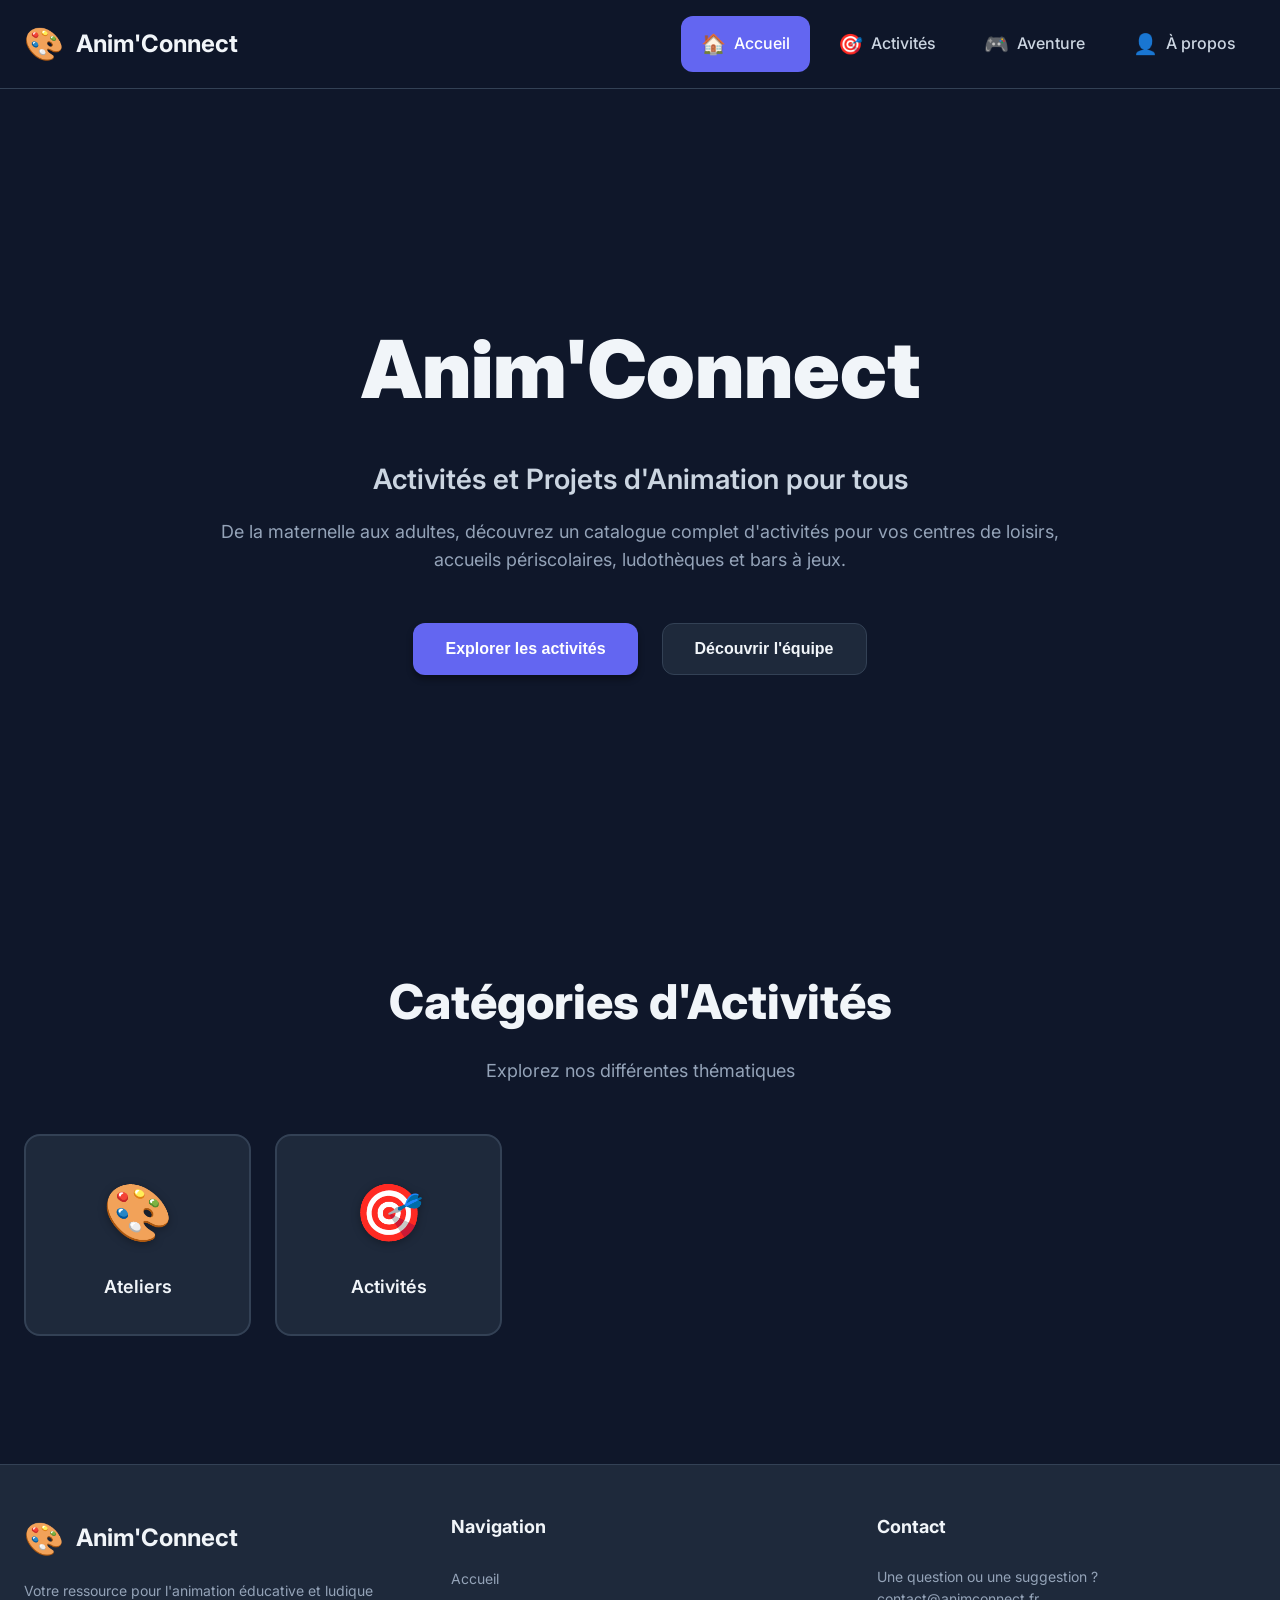
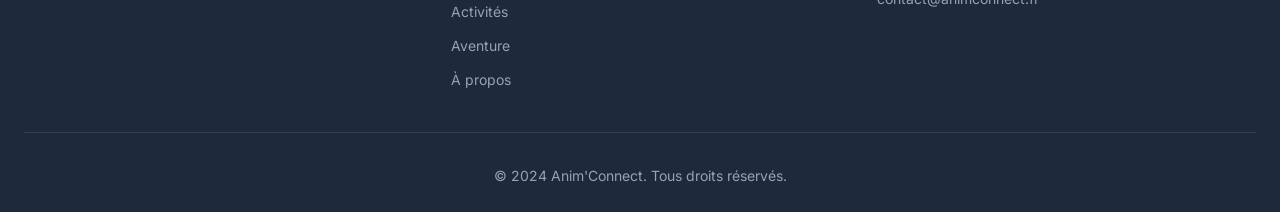
==== index.html @ 1ecd4b92 "Simplification en 2 catégories principales avec menu visible icônes+titres RESTRUCTURATION DES CATÉG" ====
<!DOCTYPE html>
<html lang="fr">
<head>
    <meta charset="UTF-8">
    <meta name="viewport" content="width=device-width, initial-scale=1.0">
    <title>Anim'Connect - Activités et Projets d'Animation</title>
    <link rel="stylesheet" href="style-modern.css">
    <link rel="preconnect" href="https://fonts.googleapis.com">
    <link rel="preconnect" href="https://fonts.gstatic.com" crossorigin>
    <link href="https://fonts.googleapis.com/css2?family=Inter:wght@300;400;500;600;700;800;900&display=swap" rel="stylesheet">
</head>
<body>
    <!-- Navigation -->
    <nav class="navbar">
        <div class="nav-container">
            <div class="logo" onclick="navigateTo('home')">
                <span class="logo-icon">🎨</span>
                <span>Anim'Connect</span>
            </div>
            <button class="mobile-menu-btn" id="mobileMenuBtn">
                <span></span>
                <span></span>
                <span></span>
            </button>
            <ul class="nav-menu" id="navMenu">
                <li>
                    <a class="nav-link active" data-page="home">
                        <span class="nav-link-icon">🏠</span>
                        <span>Accueil</span>
                    </a>
                </li>
                <li>
                    <a class="nav-link" data-page="activities">
                        <span class="nav-link-icon">🎯</span>
                        <span>Activités</span>
                    </a>
                </li>
                <li>
                    <a class="nav-link" data-page="adventure">
                        <span class="nav-link-icon">🎮</span>
                        <span>Aventure</span>
                    </a>
                </li>
                <li>
                    <a class="nav-link" data-page="about">
                        <span class="nav-link-icon">👤</span>
                        <span>À propos</span>
                    </a>
                </li>
            </ul>
        </div>
    </nav>

    <!-- Page: Accueil -->
    <div id="home-view" class="page-view active">
        <section class="hero">
            <div class="container">
                <div class="hero-content">
                    <h1 class="hero-title">Anim'Connect</h1>
                    <p class="hero-subtitle">
                        Activités et Projets d'Animation pour tous
                    </p>
                    <p class="hero-description">
                        De la maternelle aux adultes, découvrez un catalogue complet d'activités pour vos centres de loisirs, accueils périscolaires, ludothèques et bars à jeux.
                    </p>
                    <div class="hero-cta">
                        <button class="btn btn-primary" onclick="navigateTo('activities')">
                            Explorer les activités
                        </button>
                        <button class="btn btn-secondary" onclick="navigateTo('about')">
                            Découvrir l'équipe
                        </button>
                    </div>
                </div>
            </div>
        </section>

        <section class="section">
            <div class="container">
                <div class="section-header">
                    <h2 class="section-title">Catégories d'Activités</h2>
                    <p class="section-subtitle">Explorez nos différentes thématiques</p>
                </div>
                <div class="categories-grid" id="homeCategoriesGrid">
                    <!-- Chargé dynamiquement -->
                </div>
            </div>
        </section>
    </div>

    <!-- Page: Activités -->
    <div id="activities-view" class="page-view">
        <section class="section">
            <div class="container">
                <div class="section-header">
                    <h2 class="section-title">Explorer par Catégorie</h2>
                    <p class="section-subtitle">Choisissez une catégorie principale pour découvrir toutes les activités</p>
                </div>

                <!-- Menu des catégories principales -->
                <div class="main-categories-menu" id="mainCategoriesMenu">
                    <!-- Chargé dynamiquement -->
                </div>

                <!-- Sous-catégories de la catégorie sélectionnée -->
                <div id="subcategoriesView" class="subcategories-view" style="display: none;">
                    <button class="btn btn-secondary mb-lg" onclick="showMainCategories()">
                        ← Retour aux catégories
                    </button>
                    <div id="subcategoriesContent"></div>
                </div>
            </div>
        </section>
    </div>

    <!-- Page: Aventure -->
    <div id="adventure-view" class="page-view">
        <section class="hero">
            <div class="container">
                <div class="hero-content">
                    <h1 class="hero-title">Aventure Interactive</h1>
                    <p class="hero-subtitle">
                        Vivez vos activités d'une manière immersive
                    </p>
                    <p class="hero-description">
                        Découvrez nos activités à travers des aventures interactives guidées par l'IA. Une nouvelle façon d'explorer et de comprendre chaque projet !
                    </p>
                    <div class="hero-cta">
                        <button class="btn btn-primary" onclick="navigateTo('activities')">
                            Choisir une activité
                        </button>
                    </div>
                </div>
            </div>
        </section>

        <section class="section">
            <div class="container">
                <div class="grid grid-2">
                    <div class="card">
                        <h3 style="margin-bottom: 1rem; font-size: 1.5rem;">🎭 Comment ça marche ?</h3>
                        <p style="color: var(--text-muted); line-height: 1.8;">
                            Choisissez une activité et laissez-vous guider dans une aventure interactive où vous vivrez l'expérience comme si vous y étiez.
                            Des scénarios adaptatifs, des dialogues immersifs et un apprentissage ludique vous attendent !
                        </p>
                    </div>
                    <div class="card">
                        <h3 style="margin-bottom: 1rem; font-size: 1.5rem;">✨ Fonctionnalités</h3>
                        <ul style="color: var(--text-muted); line-height: 2; list-style: none;">
                            <li>✓ Scénarios adaptatifs</li>
                            <li>✓ Dialogues interactifs</li>
                            <li>✓ Découverte immersive</li>
                            <li>✓ Apprentissage ludique</li>
                        </ul>
                    </div>
                </div>
            </div>
        </section>
    </div>

    <!-- Page: À propos -->
    <div id="about-view" class="page-view">
        <section class="section">
            <div class="container">
                <div class="section-header">
                    <h2 class="section-title">À propos d'Anim'Connect</h2>
                    <p class="section-subtitle">Découvrez notre univers et notre mission</p>
                </div>

                <!-- Auteur -->
                <div class="author-card" id="authorCard">
                    <!-- Chargé dynamiquement -->
                </div>

                <!-- Personas -->
                <div class="section-header">
                    <h2 class="section-title">Les Multiples Facettes</h2>
                    <p class="section-subtitle">10 personas pour des activités infinies</p>
                </div>
                <div class="personas-grid" id="personasGrid">
                    <!-- Chargé dynamiquement -->
                </div>

                <!-- Présentation -->
                <div style="margin-top: 4rem; margin-bottom: 3rem;" id="presentationSection">
                    <!-- Chargé dynamiquement -->
                </div>

                <!-- Valeurs -->
                <div class="values-grid" id="valuesGrid">
                    <!-- Chargé dynamiquement -->
                </div>
            </div>
        </section>
    </div>

    <!-- Page: Catégorie Detail (dynamique) -->
    <div id="category-view" class="page-view">
        <section class="section">
            <div class="container">
                <div class="category-detail" id="categoryDetail">
                    <!-- Chargé dynamiquement -->
                </div>
            </div>
        </section>
    </div>

    <!-- Footer -->
    <footer class="footer">
        <div class="container">
            <div class="footer-content">
                <div class="footer-section">
                    <div class="logo">
                        <span class="logo-icon">🎨</span>
                        <span>Anim'Connect</span>
                    </div>
                    <p style="margin-top: 1rem;">Votre ressource pour l'animation éducative et ludique</p>
                </div>
                <div class="footer-section">
                    <h4>Navigation</h4>
                    <ul style="list-style: none;">
                        <li style="margin-bottom: 0.5rem;"><a href="#" onclick="navigateTo('home'); return false;">Accueil</a></li>
                        <li style="margin-bottom: 0.5rem;"><a href="#" onclick="navigateTo('activities'); return false;">Activités</a></li>
                        <li style="margin-bottom: 0.5rem;"><a href="#" onclick="navigateTo('adventure'); return false;">Aventure</a></li>
                        <li style="margin-bottom: 0.5rem;"><a href="#" onclick="navigateTo('about'); return false;">À propos</a></li>
                    </ul>
                </div>
                <div class="footer-section">
                    <h4>Contact</h4>
                    <p>Une question ou une suggestion ?</p>
                    <p>contact@animconnect.fr</p>
                </div>
            </div>
            <div class="footer-bottom">
                <p>&copy; 2024 Anim'Connect. Tous droits réservés.</p>
            </div>
        </div>
    </footer>

    <script src="spa-app.js"></script>
</body>
</html>
---- style-modern.css ----
/* ===================================
   Modern Design - Anim'Connect
   =================================== */

/* Variables */
:root {
    /* Couleurs */
    --primary: #6366f1;
    --primary-dark: #4f46e5;
    --primary-light: #818cf8;

    --bg-dark: #0f172a;
    --bg-medium: #1e293b;
    --bg-light: #334155;
    --bg-card: #1e293b;

    --text-primary: #f1f5f9;
    --text-secondary: #cbd5e1;
    --text-muted: #94a3b8;

    --border: #334155;
    --border-light: #475569;

    /* Espacements */
    --spacing-xs: 0.5rem;
    --spacing-sm: 1rem;
    --spacing-md: 1.5rem;
    --spacing-lg: 2rem;
    --spacing-xl: 3rem;
    --spacing-2xl: 4rem;

    /* Border radius */
    --radius-sm: 0.5rem;
    --radius-md: 0.75rem;
    --radius-lg: 1rem;
    --radius-xl: 1.5rem;

    /* Ombres */
    --shadow-sm: 0 1px 3px rgba(0, 0, 0, 0.3);
    --shadow-md: 0 4px 6px rgba(0, 0, 0, 0.4);
    --shadow-lg: 0 10px 20px rgba(0, 0, 0, 0.5);
    --shadow-xl: 0 20px 40px rgba(0, 0, 0, 0.6);

    /* Transitions */
    --transition: 0.3s ease;
}

/* Reset */
* {
    margin: 0;
    padding: 0;
    box-sizing: border-box;
}

html {
    scroll-behavior: smooth;
}

body {
    font-family: 'Inter', -apple-system, BlinkMacSystemFont, 'Segoe UI', sans-serif;
    background: var(--bg-dark);
    color: var(--text-primary);
    line-height: 1.6;
    overflow-x: hidden;
}

/* ===================================
   Navigation
   =================================== */
.navbar {
    position: fixed;
    top: 0;
    left: 0;
    right: 0;
    z-index: 1000;
    background: rgba(15, 23, 42, 0.95);
    backdrop-filter: blur(12px);
    border-bottom: 1px solid var(--border);
    padding: 1rem 0;
}

.nav-container {
    max-width: 1400px;
    margin: 0 auto;
    padding: 0 var(--spacing-md);
    display: flex;
    justify-content: space-between;
    align-items: center;
}

.logo {
    display: flex;
    align-items: center;
    gap: 0.75rem;
    font-size: 1.5rem;
    font-weight: 700;
    color: var(--text-primary);
    cursor: pointer;
    transition: var(--transition);
}

.logo:hover {
    color: var(--primary-light);
}

.logo-icon {
    font-size: 2rem;
}

.nav-menu {
    display: flex;
    gap: var(--spacing-xs);
    list-style: none;
}

.nav-link {
    display: flex;
    align-items: center;
    gap: 0.5rem;
    padding: 0.75rem 1.25rem;
    color: var(--text-secondary);
    text-decoration: none;
    border-radius: var(--radius-md);
    font-weight: 500;
    transition: var(--transition);
    cursor: pointer;
}

.nav-link:hover {
    background: var(--bg-light);
    color: var(--text-primary);
}

.nav-link.active {
    background: var(--primary);
    color: white;
}

.nav-link-icon {
    font-size: 1.25rem;
}

.mobile-menu-btn {
    display: none;
    flex-direction: column;
    gap: 5px;
    background: none;
    border: none;
    cursor: pointer;
    padding: 0.5rem;
}

.mobile-menu-btn span {
    width: 25px;
    height: 2px;
    background: var(--text-primary);
    transition: var(--transition);
}

/* ===================================
   Container & Sections
   =================================== */
.container {
    max-width: 1400px;
    margin: 0 auto;
    padding: 0 var(--spacing-md);
}

.page-view {
    display: none;
    min-height: 100vh;
    padding-top: 80px;
}

.page-view.active {
    display: block;
    animation: fadeIn 0.4s ease;
}

@keyframes fadeIn {
    from {
        opacity: 0;
        transform: translateY(20px);
    }
    to {
        opacity: 1;
        transform: translateY(0);
    }
}

.section {
    padding: var(--spacing-2xl) 0;
}

.section-header {
    text-align: center;
    margin-bottom: var(--spacing-xl);
}

.section-title {
    font-size: clamp(2rem, 5vw, 3rem);
    font-weight: 800;
    margin-bottom: var(--spacing-sm);
    color: var(--text-primary);
}

.section-subtitle {
    font-size: 1.125rem;
    color: var(--text-muted);
    max-width: 700px;
    margin: 0 auto;
}

/* ===================================
   Hero Section
   =================================== */
.hero {
    min-height: calc(100vh - 80px);
    display: flex;
    align-items: center;
    justify-content: center;
    text-align: center;
    padding: var(--spacing-2xl) 0;
    position: relative;
}

.hero-content {
    max-width: 900px;
}

.hero-title {
    font-size: clamp(3rem, 8vw, 5rem);
    font-weight: 900;
    margin-bottom: var(--spacing-md);
    color: var(--text-primary);
}

.hero-subtitle {
    font-size: clamp(1.25rem, 3vw, 1.75rem);
    color: var(--text-secondary);
    margin-bottom: var(--spacing-sm);
    font-weight: 600;
}

.hero-description {
    font-size: clamp(1rem, 2vw, 1.125rem);
    color: var(--text-muted);
    margin-bottom: var(--spacing-xl);
}

.hero-cta {
    display: flex;
    gap: var(--spacing-md);
    justify-content: center;
    flex-wrap: wrap;
}

/* ===================================
   Buttons
   =================================== */
.btn {
    display: inline-flex;
    align-items: center;
    gap: 0.5rem;
    padding: 1rem 2rem;
    border-radius: var(--radius-md);
    font-weight: 600;
    font-size: 1rem;
    text-decoration: none;
    transition: var(--transition);
    cursor: pointer;
    border: none;
}

.btn-primary {
    background: var(--primary);
    color: white;
    box-shadow: var(--shadow-md);
}

.btn-primary:hover {
    background: var(--primary-dark);
    transform: translateY(-2px);
    box-shadow: var(--shadow-lg);
}

.btn-secondary {
    background: var(--bg-card);
    color: var(--text-primary);
    border: 1px solid var(--border);
}

.btn-secondary:hover {
    background: var(--bg-light);
    border-color: var(--border-light);
}

/* ===================================
   Cards & Grids
   =================================== */
.card {
    background: var(--bg-card);
    border: 1px solid var(--border);
    border-radius: var(--radius-lg);
    padding: var(--spacing-lg);
    transition: var(--transition);
}

.card:hover {
    transform: translateY(-4px);
    box-shadow: var(--shadow-lg);
    border-color: var(--primary);
}

.grid {
    display: grid;
    gap: var(--spacing-lg);
}

.grid-2 {
    grid-template-columns: repeat(auto-fit, minmax(300px, 1fr));
}

.grid-3 {
    grid-template-columns: repeat(auto-fit, minmax(280px, 1fr));
}

.grid-4 {
    grid-template-columns: repeat(auto-fit, minmax(250px, 1fr));
}

.grid-5 {
    grid-template-columns: repeat(auto-fit, minmax(220px, 1fr));
}

/* ===================================
   Personas Section
   =================================== */
.personas-grid {
    display: grid;
    grid-template-columns: repeat(auto-fit, minmax(240px, 1fr));
    gap: var(--spacing-md);
    margin-top: var(--spacing-xl);
}

.persona-card {
    background: var(--bg-card);
    border: 2px solid var(--border);
    border-radius: var(--radius-xl);
    padding: var(--spacing-lg);
    text-align: center;
    transition: var(--transition);
    cursor: pointer;
}

.persona-card:hover {
    transform: scale(1.05);
    border-color: var(--primary);
    box-shadow: var(--shadow-xl);
}

.persona-emoji {
    font-size: 5rem;
    margin-bottom: var(--spacing-md);
    display: block;
    filter: drop-shadow(0 4px 8px rgba(0, 0, 0, 0.3));
}

.persona-name {
    font-size: 1.25rem;
    font-weight: 700;
    color: var(--text-primary);
    margin-bottom: var(--spacing-xs);
}

.persona-description {
    font-size: 0.875rem;
    color: var(--text-muted);
    margin-bottom: var(--spacing-sm);
}

.persona-citation {
    font-size: 0.875rem;
    font-style: italic;
    color: var(--primary-light);
    margin-bottom: var(--spacing-sm);
}

.persona-competences {
    display: flex;
    flex-wrap: wrap;
    gap: 0.5rem;
    justify-content: center;
    margin-top: var(--spacing-sm);
}

.competence-tag {
    padding: 0.375rem 0.75rem;
    background: var(--bg-light);
    color: var(--text-secondary);
    border-radius: var(--radius-sm);
    font-size: 0.75rem;
    font-weight: 500;
}

/* ===================================
   Categories Section
   =================================== */
.categories-grid {
    display: grid;
    grid-template-columns: repeat(auto-fill, minmax(200px, 1fr));
    gap: var(--spacing-md);
    margin-top: var(--spacing-xl);
}

.category-card {
    background: var(--bg-card);
    border: 2px solid var(--border);
    border-radius: var(--radius-lg);
    padding: var(--spacing-lg);
    text-align: center;
    text-decoration: none;
    color: inherit;
    transition: var(--transition);
    cursor: pointer;
    display: flex;
    flex-direction: column;
    align-items: center;
    gap: var(--spacing-sm);
}

.category-card:hover {
    transform: translateY(-4px);
    border-color: var(--primary);
    box-shadow: var(--shadow-lg);
}

.category-icon {
    font-size: 3.5rem;
    filter: drop-shadow(0 2px 4px rgba(0, 0, 0, 0.3));
}

.category-name {
    font-size: 1.125rem;
    font-weight: 600;
    color: var(--text-primary);
}

/* Menu des catégories principales */
.main-categories-menu {
    display: grid;
    grid-template-columns: repeat(auto-fit, minmax(350px, 1fr));
    gap: var(--spacing-lg);
    margin-top: var(--spacing-xl);
}

.main-category-item {
    background: var(--bg-card);
    border: 2px solid var(--border);
    border-radius: var(--radius-xl);
    padding: var(--spacing-xl);
    cursor: pointer;
    transition: var(--transition);
    display: flex;
    align-items: center;
    gap: var(--spacing-lg);
}

.main-category-item:hover {
    border-color: var(--primary);
    transform: translateY(-4px);
    box-shadow: var(--shadow-xl);
}

.main-category-icon {
    font-size: 5rem;
    filter: drop-shadow(0 4px 8px rgba(0, 0, 0, 0.3));
}

.main-category-content {
    flex: 1;
}

.main-category-title {
    font-size: 2rem;
    font-weight: 700;
    color: var(--text-primary);
    margin-bottom: var(--spacing-xs);
}

.main-category-description {
    font-size: 1rem;
    color: var(--text-muted);
    line-height: 1.6;
}

/* Sous-catégories */
.subcategories-view {
    margin-top: var(--spacing-xl);
}

.subcategory-section {
    margin-bottom: var(--spacing-2xl);
}

.subcategory-header {
    display: flex;
    align-items: center;
    gap: var(--spacing-md);
    margin-bottom: var(--spacing-lg);
    padding: var(--spacing-md);
    background: var(--bg-card);
    border-radius: var(--radius-lg);
    border: 1px solid var(--border);
}

.subcategory-icon {
    font-size: 3rem;
    filter: drop-shadow(0 2px 4px rgba(0, 0, 0, 0.3));
}

.subcategory-title {
    font-size: 1.75rem;
    font-weight: 700;
    color: var(--text-primary);
}

/* ===================================
   Category Detail View
   =================================== */
.category-detail {
    padding: var(--spacing-xl) 0;
}

.category-header {
    text-align: center;
    margin-bottom: var(--spacing-xl);
}

.category-header-icon {
    font-size: 5rem;
    margin-bottom: var(--spacing-md);
}

.category-description {
    font-size: 1.125rem;
    color: var(--text-muted);
    max-width: 800px;
    margin: 0 auto var(--spacing-xl);
    text-align: center;
}

.projects-grid {
    display: grid;
    grid-template-columns: repeat(auto-fill, minmax(280px, 1fr));
    gap: var(--spacing-md);
}

.project-card {
    background: var(--bg-card);
    border: 1px solid var(--border);
    border-radius: var(--radius-lg);
    padding: var(--spacing-md);
    transition: var(--transition);
}

.project-card:hover {
    border-color: var(--primary);
    box-shadow: var(--shadow-md);
}

.project-header {
    display: flex;
    justify-content: space-between;
    align-items: flex-start;
    gap: var(--spacing-sm);
    margin-bottom: var(--spacing-sm);
}

.project-title {
    font-size: 1.125rem;
    font-weight: 600;
    color: var(--text-primary);
}

.project-badge {
    padding: 0.25rem 0.75rem;
    background: var(--primary);
    color: white;
    border-radius: var(--radius-sm);
    font-size: 0.75rem;
    font-weight: 600;
    white-space: nowrap;
}

.project-description {
    font-size: 0.875rem;
    color: var(--text-muted);
    margin-bottom: var(--spacing-sm);
    line-height: 1.6;
}

.project-duration {
    display: flex;
    align-items: center;
    gap: 0.5rem;
    font-size: 0.875rem;
    color: var(--text-secondary);
    padding-top: var(--spacing-sm);
    border-top: 1px solid var(--border);
}

/* ===================================
   Author Section
   =================================== */
.author-card {
    background: var(--bg-card);
    border: 1px solid var(--border);
    border-radius: var(--radius-xl);
    padding: var(--spacing-xl);
    text-align: center;
    margin-bottom: var(--spacing-xl);
}

.author-avatar {
    font-size: 5rem;
    margin-bottom: var(--spacing-md);
}

.author-name {
    font-size: 2.5rem;
    font-weight: 800;
    color: var(--text-primary);
    margin-bottom: var(--spacing-sm);
}

.author-bio {
    font-size: 1.125rem;
    color: var(--text-muted);
    max-width: 800px;
    margin: 0 auto;
}

/* ===================================
   Values Section
   =================================== */
.values-grid {
    display: grid;
    grid-template-columns: repeat(auto-fit, minmax(250px, 1fr));
    gap: var(--spacing-lg);
}

.value-card {
    background: var(--bg-card);
    border: 1px solid var(--border);
    border-radius: var(--radius-lg);
    padding: var(--spacing-lg);
    text-align: center;
}

.value-icon {
    font-size: 3rem;
    margin-bottom: var(--spacing-md);
}

.value-title {
    font-size: 1.25rem;
    font-weight: 700;
    color: var(--text-primary);
    margin-bottom: var(--spacing-sm);
}

.value-description {
    font-size: 0.875rem;
    color: var(--text-muted);
}

/* ===================================
   Footer
   =================================== */
.footer {
    background: var(--bg-medium);
    border-top: 1px solid var(--border);
    padding: var(--spacing-xl) 0 var(--spacing-md);
    margin-top: var(--spacing-2xl);
}

.footer-content {
    display: grid;
    grid-template-columns: repeat(auto-fit, minmax(250px, 1fr));
    gap: var(--spacing-xl);
    margin-bottom: var(--spacing-lg);
}

.footer-section h4 {
    color: var(--text-primary);
    margin-bottom: var(--spacing-md);
    font-size: 1.125rem;
}

.footer-section p,
.footer-section a {
    color: var(--text-muted);
    font-size: 0.875rem;
    text-decoration: none;
    transition: var(--transition);
}

.footer-section a:hover {
    color: var(--primary-light);
}

.footer-bottom {
    text-align: center;
    padding-top: var(--spacing-lg);
    border-top: 1px solid var(--border);
    color: var(--text-muted);
    font-size: 0.875rem;
}

/* ===================================
   Responsive
   =================================== */
@media (max-width: 768px) {
    .mobile-menu-btn {
        display: flex;
    }

    .nav-menu {
        position: fixed;
        top: 70px;
        left: 0;
        right: 0;
        background: rgba(15, 23, 42, 0.98);
        backdrop-filter: blur(12px);
        flex-direction: column;
        padding: var(--spacing-md);
        border-bottom: 1px solid var(--border);
        transform: translateY(-100%);
        opacity: 0;
        transition: var(--transition);
    }

    .nav-menu.active {
        transform: translateY(0);
        opacity: 1;
    }

    .hero-cta {
        flex-direction: column;
        align-items: stretch;
    }

    .personas-grid {
        grid-template-columns: repeat(auto-fit, minmax(180px, 1fr));
    }

    .categories-grid {
        grid-template-columns: repeat(auto-fit, minmax(150px, 1fr));
    }

    .main-categories-menu {
        grid-template-columns: 1fr;
    }

    .main-category-item {
        flex-direction: column;
        text-align: center;
    }

    .main-category-icon {
        font-size: 4rem;
    }
}

@media (max-width: 480px) {
    .persona-emoji {
        font-size: 4rem;
    }

    .category-icon {
        font-size: 3rem;
    }

    .personas-grid,
    .categories-grid {
        grid-template-columns: 1fr;
    }

    .main-category-icon {
        font-size: 3.5rem;
    }

    .main-category-title {
        font-size: 1.5rem;
    }
}

/* ===================================
   Utilities
   =================================== */
.text-center {
    text-align: center;
}

.mt-lg {
    margin-top: var(--spacing-lg);
}

.mb-lg {
    margin-bottom: var(--spacing-lg);
}

.hidden {
    display: none;
}
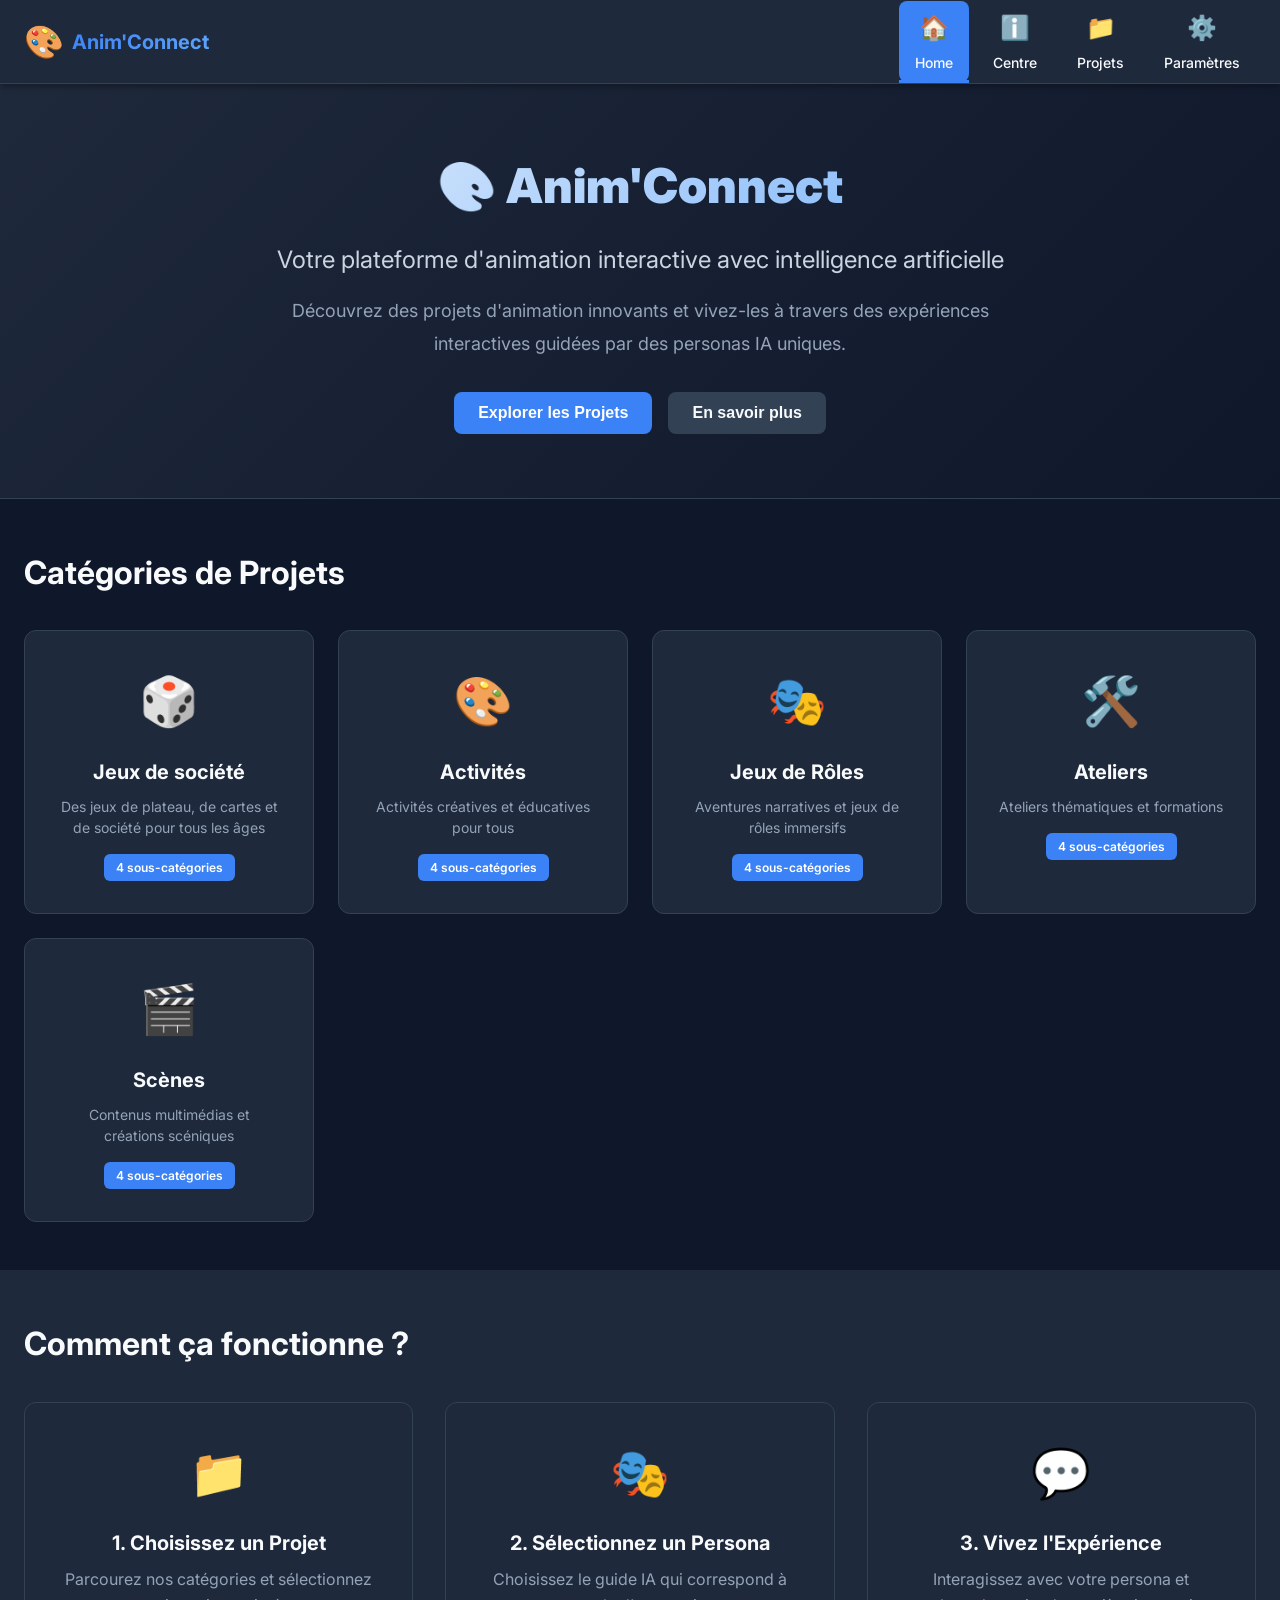
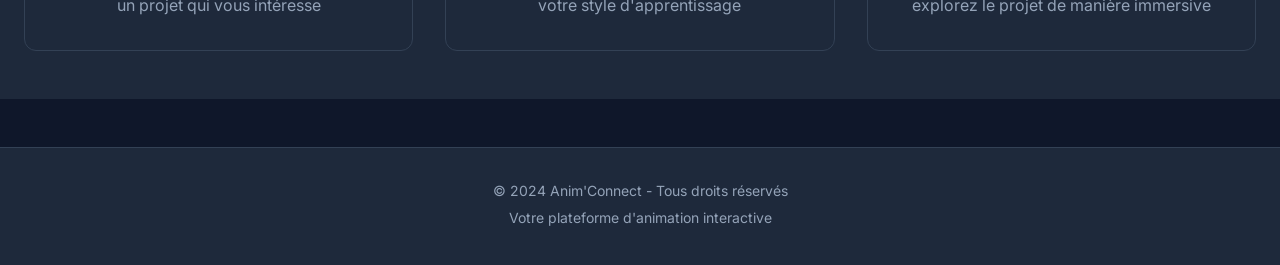
==== commit e6f74e03: "Refonte complète en SPA avec système de personas IA et navigation dynamique - Nouvelle architecture " ====
--- a/index.html
+++ b/index.html
@@ -3,240 +3,55 @@
 <head>
     <meta charset="UTF-8">
     <meta name="viewport" content="width=device-width, initial-scale=1.0">
-    <title>Anim'Connect - Activités et Projets d'Animation</title>
-    <link rel="stylesheet" href="style-modern.css">
+    <title>Anim'Connect - Projets d'Animation Interactive</title>
+    <link rel="stylesheet" href="app.css">
     <link rel="preconnect" href="https://fonts.googleapis.com">
     <link rel="preconnect" href="https://fonts.gstatic.com" crossorigin>
     <link href="https://fonts.googleapis.com/css2?family=Inter:wght@300;400;500;600;700;800;900&display=swap" rel="stylesheet">
 </head>
 <body>
-    <!-- Navigation -->
-    <nav class="navbar">
+    <!-- Menu de Navigation Principal -->
+    <nav class="main-nav">
         <div class="nav-container">
-            <div class="logo" onclick="navigateTo('home')">
+            <div class="logo" data-route="home">
                 <span class="logo-icon">🎨</span>
-                <span>Anim'Connect</span>
+                <span class="logo-text">Anim'Connect</span>
             </div>
-            <button class="mobile-menu-btn" id="mobileMenuBtn">
-                <span></span>
-                <span></span>
-                <span></span>
-            </button>
-            <ul class="nav-menu" id="navMenu">
-                <li>
-                    <a class="nav-link active" data-page="home">
-                        <span class="nav-link-icon">🏠</span>
-                        <span>Accueil</span>
-                    </a>
+            <ul class="nav-menu">
+                <li class="nav-item" data-route="home">
+                    <span class="nav-icon">🏠</span>
+                    <span class="nav-label">Home</span>
                 </li>
-                <li>
-                    <a class="nav-link" data-page="activities">
-                        <span class="nav-link-icon">🎯</span>
-                        <span>Activités</span>
-                    </a>
+                <li class="nav-item" data-route="centre">
+                    <span class="nav-icon">ℹ️</span>
+                    <span class="nav-label">Centre</span>
                 </li>
-                <li>
-                    <a class="nav-link" data-page="adventure">
-                        <span class="nav-link-icon">🎮</span>
-                        <span>Aventure</span>
-                    </a>
+                <li class="nav-item" data-route="projets">
+                    <span class="nav-icon">📁</span>
+                    <span class="nav-label">Projets</span>
                 </li>
-                <li>
-                    <a class="nav-link" data-page="about">
-                        <span class="nav-link-icon">👤</span>
-                        <span>À propos</span>
-                    </a>
+                <li class="nav-item" data-route="parametres">
+                    <span class="nav-icon">⚙️</span>
+                    <span class="nav-label">Paramètres</span>
                 </li>
             </ul>
         </div>
     </nav>
 
-    <!-- Page: Accueil -->
-    <div id="home-view" class="page-view active">
-        <section class="hero">
-            <div class="container">
-                <div class="hero-content">
-                    <h1 class="hero-title">Anim'Connect</h1>
-                    <p class="hero-subtitle">
-                        Activités et Projets d'Animation pour tous
-                    </p>
-                    <p class="hero-description">
-                        De la maternelle aux adultes, découvrez un catalogue complet d'activités pour vos centres de loisirs, accueils périscolaires, ludothèques et bars à jeux.
-                    </p>
-                    <div class="hero-cta">
-                        <button class="btn btn-primary" onclick="navigateTo('activities')">
-                            Explorer les activités
-                        </button>
-                        <button class="btn btn-secondary" onclick="navigateTo('about')">
-                            Découvrir l'équipe
-                        </button>
-                    </div>
-                </div>
-            </div>
-        </section>
-
-        <section class="section">
-            <div class="container">
-                <div class="section-header">
-                    <h2 class="section-title">Catégories d'Activités</h2>
-                    <p class="section-subtitle">Explorez nos différentes thématiques</p>
-                </div>
-                <div class="categories-grid" id="homeCategoriesGrid">
-                    <!-- Chargé dynamiquement -->
-                </div>
-            </div>
-        </section>
-    </div>
-
-    <!-- Page: Activités -->
-    <div id="activities-view" class="page-view">
-        <section class="section">
-            <div class="container">
-                <div class="section-header">
-                    <h2 class="section-title">Explorer par Catégorie</h2>
-                    <p class="section-subtitle">Choisissez une catégorie principale pour découvrir toutes les activités</p>
-                </div>
-
-                <!-- Menu des catégories principales -->
-                <div class="main-categories-menu" id="mainCategoriesMenu">
-                    <!-- Chargé dynamiquement -->
-                </div>
-
-                <!-- Sous-catégories de la catégorie sélectionnée -->
-                <div id="subcategoriesView" class="subcategories-view" style="display: none;">
-                    <button class="btn btn-secondary mb-lg" onclick="showMainCategories()">
-                        ← Retour aux catégories
-                    </button>
-                    <div id="subcategoriesContent"></div>
-                </div>
-            </div>
-        </section>
-    </div>
-
-    <!-- Page: Aventure -->
-    <div id="adventure-view" class="page-view">
-        <section class="hero">
-            <div class="container">
-                <div class="hero-content">
-                    <h1 class="hero-title">Aventure Interactive</h1>
-                    <p class="hero-subtitle">
-                        Vivez vos activités d'une manière immersive
-                    </p>
-                    <p class="hero-description">
-                        Découvrez nos activités à travers des aventures interactives guidées par l'IA. Une nouvelle façon d'explorer et de comprendre chaque projet !
-                    </p>
-                    <div class="hero-cta">
-                        <button class="btn btn-primary" onclick="navigateTo('activities')">
-                            Choisir une activité
-                        </button>
-                    </div>
-                </div>
-            </div>
-        </section>
-
-        <section class="section">
-            <div class="container">
-                <div class="grid grid-2">
-                    <div class="card">
-                        <h3 style="margin-bottom: 1rem; font-size: 1.5rem;">🎭 Comment ça marche ?</h3>
-                        <p style="color: var(--text-muted); line-height: 1.8;">
-                            Choisissez une activité et laissez-vous guider dans une aventure interactive où vous vivrez l'expérience comme si vous y étiez.
-                            Des scénarios adaptatifs, des dialogues immersifs et un apprentissage ludique vous attendent !
-                        </p>
-                    </div>
-                    <div class="card">
-                        <h3 style="margin-bottom: 1rem; font-size: 1.5rem;">✨ Fonctionnalités</h3>
-                        <ul style="color: var(--text-muted); line-height: 2; list-style: none;">
-                            <li>✓ Scénarios adaptatifs</li>
-                            <li>✓ Dialogues interactifs</li>
-                            <li>✓ Découverte immersive</li>
-                            <li>✓ Apprentissage ludique</li>
-                        </ul>
-                    </div>
-                </div>
-            </div>
-        </section>
-    </div>
-
-    <!-- Page: À propos -->
-    <div id="about-view" class="page-view">
-        <section class="section">
-            <div class="container">
-                <div class="section-header">
-                    <h2 class="section-title">À propos d'Anim'Connect</h2>
-                    <p class="section-subtitle">Découvrez notre univers et notre mission</p>
-                </div>
-
-                <!-- Auteur -->
-                <div class="author-card" id="authorCard">
-                    <!-- Chargé dynamiquement -->
-                </div>
-
-                <!-- Personas -->
-                <div class="section-header">
-                    <h2 class="section-title">Les Multiples Facettes</h2>
-                    <p class="section-subtitle">10 personas pour des activités infinies</p>
-                </div>
-                <div class="personas-grid" id="personasGrid">
-                    <!-- Chargé dynamiquement -->
-                </div>
-
-                <!-- Présentation -->
-                <div style="margin-top: 4rem; margin-bottom: 3rem;" id="presentationSection">
-                    <!-- Chargé dynamiquement -->
-                </div>
-
-                <!-- Valeurs -->
-                <div class="values-grid" id="valuesGrid">
-                    <!-- Chargé dynamiquement -->
-                </div>
-            </div>
-        </section>
-    </div>
-
-    <!-- Page: Catégorie Detail (dynamique) -->
-    <div id="category-view" class="page-view">
-        <section class="section">
-            <div class="container">
-                <div class="category-detail" id="categoryDetail">
-                    <!-- Chargé dynamiquement -->
-                </div>
-            </div>
-        </section>
-    </div>
+    <!-- Conteneur Principal pour les Pages Dynamiques -->
+    <main id="app-content">
+        <!-- Le contenu sera chargé dynamiquement ici -->
+    </main>
 
     <!-- Footer -->
-    <footer class="footer">
-        <div class="container">
-            <div class="footer-content">
-                <div class="footer-section">
-                    <div class="logo">
-                        <span class="logo-icon">🎨</span>
-                        <span>Anim'Connect</span>
-                    </div>
-                    <p style="margin-top: 1rem;">Votre ressource pour l'animation éducative et ludique</p>
-                </div>
-                <div class="footer-section">
-                    <h4>Navigation</h4>
-                    <ul style="list-style: none;">
-                        <li style="margin-bottom: 0.5rem;"><a href="#" onclick="navigateTo('home'); return false;">Accueil</a></li>
-                        <li style="margin-bottom: 0.5rem;"><a href="#" onclick="navigateTo('activities'); return false;">Activités</a></li>
-                        <li style="margin-bottom: 0.5rem;"><a href="#" onclick="navigateTo('adventure'); return false;">Aventure</a></li>
-                        <li style="margin-bottom: 0.5rem;"><a href="#" onclick="navigateTo('about'); return false;">À propos</a></li>
-                    </ul>
-                </div>
-                <div class="footer-section">
-                    <h4>Contact</h4>
-                    <p>Une question ou une suggestion ?</p>
-                    <p>contact@animconnect.fr</p>
-                </div>
-            </div>
-            <div class="footer-bottom">
-                <p>&copy; 2024 Anim'Connect. Tous droits réservés.</p>
-            </div>
+    <footer class="main-footer">
+        <div class="footer-container">
+            <p>&copy; 2024 Anim'Connect - Tous droits réservés</p>
+            <p>Votre plateforme d'animation interactive</p>
         </div>
     </footer>
 
-    <script src="spa-app.js"></script>
+    <!-- Scripts -->
+    <script src="app.js"></script>
 </body>
 </html>
--- a/app.css
+++ b/app.css
@@ -0,0 +1,1304 @@
+/* ==========================================
+   ANIM'CONNECT - STYLES PRINCIPAUX
+   ========================================== */
+
+/* Variables CSS */
+:root {
+    /* Couleurs - Thème dynamique */
+    --primary-color: #3b82f6;
+    --primary-dark: #2563eb;
+    --primary-light: #60a5fa;
+
+    /* Couleurs de base */
+    --bg-primary: #0f172a;
+    --bg-secondary: #1e293b;
+    --bg-tertiary: #334155;
+    --bg-card: #1e293b;
+    --bg-hover: #2d3748;
+
+    /* Texte */
+    --text-primary: #f8fafc;
+    --text-secondary: #cbd5e1;
+    --text-tertiary: #94a3b8;
+    --text-muted: #64748b;
+
+    /* Bordures */
+    --border-color: #334155;
+
+    /* Ombres */
+    --shadow-sm: 0 1px 2px 0 rgba(0, 0, 0, 0.3);
+    --shadow-md: 0 4px 6px -1px rgba(0, 0, 0, 0.3);
+    --shadow-lg: 0 10px 15px -3px rgba(0, 0, 0, 0.4);
+    --shadow-xl: 0 20px 25px -5px rgba(0, 0, 0, 0.5);
+
+    /* Espacements */
+    --spacing-xs: 0.25rem;
+    --spacing-sm: 0.5rem;
+    --spacing-md: 1rem;
+    --spacing-lg: 1.5rem;
+    --spacing-xl: 2rem;
+    --spacing-2xl: 3rem;
+
+    /* Bordures arrondies */
+    --radius-sm: 0.375rem;
+    --radius-md: 0.5rem;
+    --radius-lg: 0.75rem;
+    --radius-xl: 1rem;
+
+    /* Transitions */
+    --transition-fast: 150ms;
+    --transition-normal: 300ms;
+    --transition-slow: 500ms;
+}
+
+/* Reset & Base */
+* {
+    margin: 0;
+    padding: 0;
+    box-sizing: border-box;
+}
+
+html {
+    scroll-behavior: smooth;
+}
+
+body {
+    font-family: 'Inter', -apple-system, BlinkMacSystemFont, 'Segoe UI', sans-serif;
+    background-color: var(--bg-primary);
+    color: var(--text-primary);
+    line-height: 1.6;
+    overflow-x: hidden;
+}
+
+/* ==========================================
+   NAVIGATION
+   ========================================== */
+
+.main-nav {
+    background-color: var(--bg-secondary);
+    border-bottom: 1px solid var(--border-color);
+    position: sticky;
+    top: 0;
+    z-index: 1000;
+    box-shadow: var(--shadow-md);
+}
+
+.nav-container {
+    max-width: 1400px;
+    margin: 0 auto;
+    padding: 0 var(--spacing-lg);
+    display: flex;
+    align-items: center;
+    justify-content: space-between;
+    gap: var(--spacing-xl);
+}
+
+.logo {
+    display: flex;
+    align-items: center;
+    gap: var(--spacing-sm);
+    cursor: pointer;
+    padding: var(--spacing-md) 0;
+    transition: transform var(--transition-normal);
+}
+
+.logo:hover {
+    transform: scale(1.05);
+}
+
+.logo-icon {
+    font-size: 2rem;
+}
+
+.logo-text {
+    font-size: 1.25rem;
+    font-weight: 700;
+    background: linear-gradient(135deg, var(--primary-color), var(--primary-light));
+    -webkit-background-clip: text;
+    -webkit-text-fill-color: transparent;
+    background-clip: text;
+}
+
+.nav-menu {
+    display: flex;
+    list-style: none;
+    gap: var(--spacing-sm);
+}
+
+.nav-item {
+    display: flex;
+    flex-direction: column;
+    align-items: center;
+    gap: 0.25rem;
+    padding: var(--spacing-sm) var(--spacing-md);
+    cursor: pointer;
+    border-radius: var(--radius-md);
+    transition: all var(--transition-normal);
+    position: relative;
+}
+
+.nav-item:hover {
+    background-color: var(--bg-hover);
+    transform: translateY(-2px);
+}
+
+.nav-item.active {
+    background-color: var(--primary-color);
+}
+
+.nav-item.active::after {
+    content: '';
+    position: absolute;
+    bottom: -1px;
+    left: 0;
+    right: 0;
+    height: 3px;
+    background: var(--primary-color);
+}
+
+.nav-icon {
+    font-size: 1.5rem;
+}
+
+.nav-label {
+    font-size: 0.875rem;
+    font-weight: 500;
+}
+
+/* ==========================================
+   LAYOUT
+   ========================================== */
+
+#app-content {
+    min-height: calc(100vh - 200px);
+}
+
+.container {
+    max-width: 1400px;
+    margin: 0 auto;
+    padding: 0 var(--spacing-lg);
+}
+
+.section {
+    padding: var(--spacing-2xl) 0;
+}
+
+.section-alt {
+    background-color: var(--bg-secondary);
+}
+
+/* ==========================================
+   HERO SECTION
+   ========================================== */
+
+.hero {
+    padding: 4rem 0;
+    background: linear-gradient(135deg, var(--bg-secondary) 0%, var(--bg-primary) 100%);
+    border-bottom: 1px solid var(--border-color);
+}
+
+.hero-title {
+    font-size: 3rem;
+    font-weight: 900;
+    text-align: center;
+    margin-bottom: var(--spacing-md);
+    background: linear-gradient(135deg, var(--text-primary), var(--primary-light));
+    -webkit-background-clip: text;
+    -webkit-text-fill-color: transparent;
+    background-clip: text;
+}
+
+.hero-subtitle {
+    font-size: 1.5rem;
+    text-align: center;
+    color: var(--text-secondary);
+    margin-bottom: var(--spacing-md);
+}
+
+.hero-description {
+    max-width: 700px;
+    margin: 0 auto var(--spacing-xl);
+    text-align: center;
+    color: var(--text-tertiary);
+    font-size: 1.125rem;
+    line-height: 1.8;
+}
+
+.hero-cta {
+    display: flex;
+    gap: var(--spacing-md);
+    justify-content: center;
+    flex-wrap: wrap;
+}
+
+/* ==========================================
+   BOUTONS
+   ========================================== */
+
+.btn {
+    padding: 0.75rem 1.5rem;
+    border: none;
+    border-radius: var(--radius-md);
+    font-size: 1rem;
+    font-weight: 600;
+    cursor: pointer;
+    transition: all var(--transition-normal);
+    display: inline-flex;
+    align-items: center;
+    gap: 0.5rem;
+}
+
+.btn-primary {
+    background-color: var(--primary-color);
+    color: white;
+}
+
+.btn-primary:hover {
+    background-color: var(--primary-dark);
+    transform: translateY(-2px);
+    box-shadow: var(--shadow-lg);
+}
+
+.btn-secondary {
+    background-color: var(--bg-tertiary);
+    color: var(--text-primary);
+}
+
+.btn-secondary:hover {
+    background-color: var(--bg-hover);
+    transform: translateY(-2px);
+}
+
+.btn-sm {
+    padding: 0.5rem 1rem;
+    font-size: 0.875rem;
+}
+
+.btn-lg {
+    padding: 1rem 2rem;
+    font-size: 1.125rem;
+}
+
+.btn-back {
+    background-color: var(--bg-tertiary);
+    color: var(--text-primary);
+    border: none;
+    padding: var(--spacing-sm) var(--spacing-md);
+    border-radius: var(--radius-md);
+    font-size: 1.25rem;
+    cursor: pointer;
+    transition: all var(--transition-normal);
+}
+
+.btn-back:hover {
+    background-color: var(--bg-hover);
+}
+
+.mb-2 {
+    margin-bottom: var(--spacing-lg);
+}
+
+/* ==========================================
+   GRILLES
+   ========================================== */
+
+.categories-grid {
+    display: grid;
+    grid-template-columns: repeat(auto-fill, minmax(280px, 1fr));
+    gap: var(--spacing-lg);
+    margin-top: var(--spacing-xl);
+}
+
+.category-card {
+    background-color: var(--bg-card);
+    border: 1px solid var(--border-color);
+    border-radius: var(--radius-lg);
+    padding: var(--spacing-xl);
+    cursor: pointer;
+    transition: all var(--transition-normal);
+    text-align: center;
+}
+
+.category-card:hover {
+    transform: translateY(-5px);
+    box-shadow: var(--shadow-xl);
+    border-color: var(--primary-color);
+}
+
+.category-icon {
+    font-size: 3rem;
+    margin-bottom: var(--spacing-md);
+}
+
+.category-name {
+    font-size: 1.25rem;
+    font-weight: 700;
+    margin-bottom: var(--spacing-sm);
+    color: var(--text-primary);
+}
+
+.category-desc {
+    color: var(--text-tertiary);
+    font-size: 0.875rem;
+    margin-bottom: var(--spacing-md);
+    line-height: 1.5;
+}
+
+.category-count {
+    display: inline-block;
+    padding: 0.25rem 0.75rem;
+    background-color: var(--primary-color);
+    color: white;
+    border-radius: var(--radius-sm);
+    font-size: 0.75rem;
+    font-weight: 600;
+}
+
+.features-grid {
+    display: grid;
+    grid-template-columns: repeat(auto-fit, minmax(250px, 1fr));
+    gap: var(--spacing-xl);
+    margin-top: var(--spacing-xl);
+}
+
+.feature-card {
+    background-color: var(--bg-card);
+    border: 1px solid var(--border-color);
+    border-radius: var(--radius-lg);
+    padding: var(--spacing-xl);
+    text-align: center;
+}
+
+.feature-icon {
+    font-size: 3rem;
+    margin-bottom: var(--spacing-md);
+}
+
+.feature-card h3 {
+    font-size: 1.25rem;
+    margin-bottom: var(--spacing-sm);
+    color: var(--text-primary);
+}
+
+.feature-card p {
+    color: var(--text-tertiary);
+    line-height: 1.6;
+}
+
+/* ==========================================
+   PAGE TITLES
+   ========================================== */
+
+.page-title {
+    font-size: 2.5rem;
+    font-weight: 800;
+    margin-bottom: var(--spacing-sm);
+    color: var(--text-primary);
+}
+
+.page-subtitle {
+    font-size: 1.125rem;
+    color: var(--text-tertiary);
+    margin-bottom: var(--spacing-xl);
+}
+
+.section-title {
+    font-size: 2rem;
+    font-weight: 700;
+    margin-bottom: var(--spacing-md);
+    color: var(--text-primary);
+}
+
+/* ==========================================
+   PAGE CENTRE
+   ========================================== */
+
+.info-section {
+    background-color: var(--bg-card);
+    border: 1px solid var(--border-color);
+    border-radius: var(--radius-lg);
+    padding: var(--spacing-xl);
+    margin-bottom: var(--spacing-xl);
+}
+
+.info-section h2 {
+    font-size: 1.5rem;
+    font-weight: 700;
+    margin-bottom: var(--spacing-md);
+    color: var(--text-primary);
+}
+
+.info-section p {
+    color: var(--text-secondary);
+    line-height: 1.8;
+    margin-bottom: var(--spacing-md);
+}
+
+.spaadrafra-list,
+.usage-steps {
+    color: var(--text-secondary);
+    line-height: 1.8;
+    margin-left: var(--spacing-xl);
+}
+
+.spaadrafra-list li,
+.usage-steps li {
+    margin-bottom: var(--spacing-sm);
+}
+
+.personas-grid {
+    display: grid;
+    grid-template-columns: repeat(auto-fill, minmax(200px, 1fr));
+    gap: var(--spacing-lg);
+    margin-top: var(--spacing-md);
+}
+
+.persona-card {
+    background-color: var(--bg-secondary);
+    border: 1px solid var(--border-color);
+    border-radius: var(--radius-md);
+    padding: var(--spacing-lg);
+    text-align: center;
+    transition: all var(--transition-normal);
+}
+
+.persona-card:hover {
+    transform: translateY(-3px);
+    box-shadow: var(--shadow-lg);
+    border-color: var(--primary-color);
+}
+
+.persona-avatar {
+    font-size: 3rem;
+    margin-bottom: var(--spacing-sm);
+}
+
+.persona-name {
+    font-size: 1rem;
+    font-weight: 600;
+    margin-bottom: var(--spacing-xs);
+    color: var(--text-primary);
+}
+
+.persona-desc {
+    font-size: 0.875rem;
+    color: var(--text-tertiary);
+    line-height: 1.4;
+}
+
+.demo-types-grid {
+    display: grid;
+    grid-template-columns: repeat(auto-fill, minmax(220px, 1fr));
+    gap: var(--spacing-md);
+    margin-top: var(--spacing-md);
+}
+
+.demo-type-card {
+    background-color: var(--bg-secondary);
+    border: 1px solid var(--border-color);
+    border-radius: var(--radius-md);
+    padding: var(--spacing-lg);
+}
+
+.demo-type-card h4 {
+    font-size: 1rem;
+    font-weight: 600;
+    margin-bottom: var(--spacing-xs);
+    color: var(--text-primary);
+}
+
+.demo-type-card p {
+    font-size: 0.875rem;
+    color: var(--text-tertiary);
+    line-height: 1.4;
+}
+
+/* ==========================================
+   PAGE PROJETS
+   ========================================== */
+
+.category-section {
+    margin-bottom: var(--spacing-2xl);
+}
+
+.category-title {
+    font-size: 1.75rem;
+    font-weight: 700;
+    margin-bottom: var(--spacing-sm);
+    color: var(--text-primary);
+}
+
+.category-description {
+    color: var(--text-tertiary);
+    margin-bottom: var(--spacing-lg);
+}
+
+.subcategories-grid {
+    display: grid;
+    grid-template-columns: repeat(auto-fill, minmax(320px, 1fr));
+    gap: var(--spacing-lg);
+}
+
+.subcategory-card {
+    background-color: var(--bg-card);
+    border: 1px solid var(--border-color);
+    border-radius: var(--radius-lg);
+    padding: var(--spacing-lg);
+}
+
+.subcategory-name {
+    font-size: 1.25rem;
+    font-weight: 600;
+    margin-bottom: var(--spacing-xs);
+    color: var(--text-primary);
+}
+
+.subcategory-desc {
+    font-size: 0.875rem;
+    color: var(--text-tertiary);
+    margin-bottom: var(--spacing-md);
+}
+
+.projets-list {
+    display: flex;
+    flex-direction: column;
+    gap: var(--spacing-md);
+}
+
+.projet-item {
+    background-color: var(--bg-secondary);
+    border: 1px solid var(--border-color);
+    border-radius: var(--radius-md);
+    padding: var(--spacing-md);
+    transition: all var(--transition-normal);
+}
+
+.projet-item:hover {
+    border-color: var(--primary-color);
+    transform: translateX(5px);
+}
+
+.projet-name {
+    font-size: 1rem;
+    font-weight: 600;
+    margin-bottom: var(--spacing-xs);
+    color: var(--text-primary);
+}
+
+.projet-short-desc {
+    font-size: 0.875rem;
+    color: var(--text-secondary);
+    margin-bottom: var(--spacing-sm);
+    line-height: 1.5;
+}
+
+.projet-meta {
+    display: flex;
+    gap: var(--spacing-md);
+    margin-bottom: var(--spacing-sm);
+    font-size: 0.75rem;
+    color: var(--text-tertiary);
+}
+
+.projet-actions {
+    display: flex;
+    gap: var(--spacing-sm);
+}
+
+.no-projets {
+    text-align: center;
+    color: var(--text-muted);
+    font-style: italic;
+    padding: var(--spacing-lg);
+}
+
+/* ==========================================
+   PAGE FICHE
+   ========================================== */
+
+.fiche-header {
+    background-color: var(--bg-card);
+    border: 1px solid var(--border-color);
+    border-radius: var(--radius-lg);
+    padding: var(--spacing-xl);
+    margin-bottom: var(--spacing-xl);
+}
+
+.fiche-title {
+    font-size: 2rem;
+    font-weight: 800;
+    margin-bottom: var(--spacing-sm);
+    color: var(--text-primary);
+}
+
+.fiche-description {
+    font-size: 1.125rem;
+    color: var(--text-secondary);
+    margin-bottom: var(--spacing-md);
+    line-height: 1.6;
+}
+
+.fiche-meta {
+    display: flex;
+    gap: var(--spacing-md);
+    flex-wrap: wrap;
+}
+
+.meta-badge {
+    padding: 0.5rem 1rem;
+    background-color: var(--bg-tertiary);
+    border-radius: var(--radius-sm);
+    font-size: 0.875rem;
+    font-weight: 500;
+    color: var(--text-secondary);
+}
+
+.spaadrafra-card {
+    background-color: var(--bg-card);
+    border: 1px solid var(--border-color);
+    border-radius: var(--radius-lg);
+    padding: var(--spacing-xl);
+    margin-bottom: var(--spacing-xl);
+}
+
+.spaadrafra-title {
+    font-size: 1.5rem;
+    font-weight: 700;
+    margin-bottom: var(--spacing-lg);
+    color: var(--text-primary);
+    border-bottom: 2px solid var(--primary-color);
+    padding-bottom: var(--spacing-sm);
+}
+
+.spaadrafra-item {
+    margin-bottom: var(--spacing-lg);
+    padding-bottom: var(--spacing-lg);
+    border-bottom: 1px solid var(--border-color);
+}
+
+.spaadrafra-item:last-child {
+    border-bottom: none;
+    margin-bottom: 0;
+    padding-bottom: 0;
+}
+
+.spaadrafra-item h3 {
+    font-size: 1.125rem;
+    font-weight: 600;
+    margin-bottom: var(--spacing-sm);
+    color: var(--primary-light);
+}
+
+.spaadrafra-item p {
+    color: var(--text-secondary);
+    line-height: 1.7;
+}
+
+.fiche-actions {
+    text-align: center;
+}
+
+/* ==========================================
+   PAGE SÉLECTION DÉMO
+   ========================================== */
+
+.demo-projet-name {
+    font-size: 1.5rem;
+    font-weight: 600;
+    color: var(--text-secondary);
+    text-align: center;
+    margin-bottom: var(--spacing-xl);
+}
+
+.demo-select-section {
+    margin-bottom: var(--spacing-2xl);
+}
+
+.demo-section-title {
+    font-size: 1.5rem;
+    font-weight: 700;
+    margin-bottom: var(--spacing-lg);
+    color: var(--text-primary);
+}
+
+.personas-select-grid {
+    display: grid;
+    grid-template-columns: repeat(auto-fill, minmax(200px, 1fr));
+    gap: var(--spacing-lg);
+}
+
+.persona-select-card {
+    background-color: var(--bg-card);
+    border: 2px solid var(--border-color);
+    border-radius: var(--radius-lg);
+    padding: var(--spacing-lg);
+    text-align: center;
+    cursor: pointer;
+    transition: all var(--transition-normal);
+}
+
+.persona-select-card:hover {
+    border-color: var(--primary-light);
+    transform: translateY(-5px);
+    box-shadow: var(--shadow-lg);
+}
+
+.persona-select-card.selected {
+    border-color: var(--primary-color);
+    background-color: var(--bg-hover);
+    box-shadow: 0 0 20px rgba(59, 130, 246, 0.3);
+}
+
+.persona-avatar-large {
+    font-size: 4rem;
+    margin-bottom: var(--spacing-sm);
+}
+
+.persona-select-name {
+    font-size: 1.125rem;
+    font-weight: 600;
+    margin-bottom: var(--spacing-xs);
+    color: var(--text-primary);
+}
+
+.persona-select-desc {
+    font-size: 0.875rem;
+    color: var(--text-tertiary);
+    line-height: 1.5;
+}
+
+.demo-types-select-grid {
+    display: grid;
+    grid-template-columns: repeat(auto-fill, minmax(250px, 1fr));
+    gap: var(--spacing-lg);
+}
+
+.demo-type-select-card {
+    background-color: var(--bg-card);
+    border: 2px solid var(--border-color);
+    border-radius: var(--radius-lg);
+    padding: var(--spacing-lg);
+    cursor: pointer;
+    transition: all var(--transition-normal);
+}
+
+.demo-type-select-card:hover {
+    border-color: var(--primary-light);
+    transform: translateY(-3px);
+    box-shadow: var(--shadow-lg);
+}
+
+.demo-type-select-card.selected {
+    border-color: var(--primary-color);
+    background-color: var(--bg-hover);
+    box-shadow: 0 0 20px rgba(59, 130, 246, 0.3);
+}
+
+.demo-type-icon {
+    font-size: 3rem;
+    margin-bottom: var(--spacing-sm);
+}
+
+.demo-type-name {
+    font-size: 1.125rem;
+    font-weight: 600;
+    margin-bottom: var(--spacing-xs);
+    color: var(--text-primary);
+}
+
+.demo-type-desc {
+    font-size: 0.875rem;
+    color: var(--text-tertiary);
+    line-height: 1.5;
+}
+
+.demo-select-actions {
+    text-align: center;
+    margin-top: var(--spacing-2xl);
+}
+
+/* ==========================================
+   PAGE CHAT
+   ========================================== */
+
+.chat-section {
+    padding: 0;
+    min-height: 100vh;
+    display: flex;
+    flex-direction: column;
+}
+
+.chat-container {
+    max-width: 900px;
+    margin: 0 auto;
+    width: 100%;
+    height: 100vh;
+    display: flex;
+    flex-direction: column;
+    background-color: var(--bg-secondary);
+}
+
+.chat-header {
+    background-color: var(--bg-card);
+    border-bottom: 1px solid var(--border-color);
+    padding: var(--spacing-md) var(--spacing-lg);
+    display: flex;
+    align-items: center;
+    gap: var(--spacing-md);
+}
+
+.chat-header-info {
+    display: flex;
+    align-items: center;
+    gap: var(--spacing-md);
+    flex: 1;
+}
+
+.chat-persona-avatar {
+    font-size: 2.5rem;
+}
+
+.chat-persona-name {
+    font-size: 1.125rem;
+    font-weight: 600;
+    color: var(--text-primary);
+    margin-bottom: 0.25rem;
+}
+
+.chat-projet-name {
+    font-size: 0.875rem;
+    color: var(--text-tertiary);
+}
+
+.chat-messages {
+    flex: 1;
+    overflow-y: auto;
+    padding: var(--spacing-lg);
+    display: flex;
+    flex-direction: column;
+    gap: var(--spacing-md);
+}
+
+.chat-message {
+    display: flex;
+    gap: var(--spacing-sm);
+    align-items: flex-start;
+    animation: slideIn 0.3s ease-out;
+}
+
+@keyframes slideIn {
+    from {
+        opacity: 0;
+        transform: translateY(10px);
+    }
+    to {
+        opacity: 1;
+        transform: translateY(0);
+    }
+}
+
+.chat-message.persona {
+    align-self: flex-start;
+}
+
+.chat-message.user {
+    align-self: flex-end;
+    flex-direction: row-reverse;
+}
+
+.message-avatar {
+    font-size: 2rem;
+    flex-shrink: 0;
+}
+
+.message-content {
+    background-color: var(--bg-card);
+    border: 1px solid var(--border-color);
+    border-radius: var(--radius-lg);
+    padding: var(--spacing-md);
+    max-width: 70%;
+    color: var(--text-secondary);
+    line-height: 1.6;
+}
+
+.chat-message.user .message-content {
+    background-color: var(--primary-color);
+    color: white;
+}
+
+.chat-input-container {
+    border-top: 1px solid var(--border-color);
+    padding: var(--spacing-md) var(--spacing-lg);
+    display: flex;
+    gap: var(--spacing-sm);
+    background-color: var(--bg-card);
+}
+
+.chat-input {
+    flex: 1;
+    background-color: var(--bg-secondary);
+    border: 1px solid var(--border-color);
+    border-radius: var(--radius-md);
+    padding: var(--spacing-md);
+    color: var(--text-primary);
+    font-size: 1rem;
+    outline: none;
+    transition: all var(--transition-normal);
+}
+
+.chat-input:focus {
+    border-color: var(--primary-color);
+    box-shadow: 0 0 0 3px rgba(59, 130, 246, 0.1);
+}
+
+.btn-send {
+    padding: var(--spacing-md) var(--spacing-xl);
+    background-color: var(--primary-color);
+    color: white;
+    border: none;
+    border-radius: var(--radius-md);
+    font-weight: 600;
+    cursor: pointer;
+    transition: all var(--transition-normal);
+}
+
+.btn-send:hover {
+    background-color: var(--primary-dark);
+    transform: translateY(-2px);
+}
+
+/* ==========================================
+   PAGE PARAMÈTRES
+   ========================================== */
+
+.settings-section {
+    background-color: var(--bg-card);
+    border: 1px solid var(--border-color);
+    border-radius: var(--radius-lg);
+    padding: var(--spacing-xl);
+}
+
+.settings-section h2 {
+    font-size: 1.5rem;
+    font-weight: 700;
+    margin-bottom: var(--spacing-sm);
+    color: var(--text-primary);
+}
+
+.settings-section p {
+    color: var(--text-tertiary);
+    margin-bottom: var(--spacing-lg);
+}
+
+.themes-grid {
+    display: grid;
+    grid-template-columns: repeat(auto-fill, minmax(150px, 1fr));
+    gap: var(--spacing-md);
+}
+
+.theme-option {
+    background-color: var(--bg-secondary);
+    border: 2px solid var(--border-color);
+    border-radius: var(--radius-md);
+    padding: var(--spacing-lg);
+    text-align: center;
+    cursor: pointer;
+    transition: all var(--transition-normal);
+    position: relative;
+}
+
+.theme-option:hover {
+    border-color: var(--primary-light);
+    transform: translateY(-3px);
+}
+
+.theme-option.active {
+    border-color: var(--primary-color);
+    box-shadow: 0 0 20px rgba(59, 130, 246, 0.3);
+}
+
+.theme-color {
+    width: 60px;
+    height: 60px;
+    border-radius: 50%;
+    margin: 0 auto var(--spacing-sm);
+    box-shadow: var(--shadow-md);
+}
+
+.theme-name {
+    display: block;
+    font-weight: 600;
+    color: var(--text-primary);
+}
+
+.theme-check {
+    position: absolute;
+    top: var(--spacing-sm);
+    right: var(--spacing-sm);
+    background-color: var(--primary-color);
+    color: white;
+    width: 24px;
+    height: 24px;
+    border-radius: 50%;
+    display: flex;
+    align-items: center;
+    justify-content: center;
+    font-size: 0.75rem;
+    font-weight: 700;
+}
+
+/* ==========================================
+   FOOTER
+   ========================================== */
+
+.main-footer {
+    background-color: var(--bg-secondary);
+    border-top: 1px solid var(--border-color);
+    margin-top: var(--spacing-2xl);
+    padding: var(--spacing-xl) 0;
+}
+
+.footer-container {
+    max-width: 1400px;
+    margin: 0 auto;
+    padding: 0 var(--spacing-lg);
+    text-align: center;
+}
+
+.footer-container p {
+    color: var(--text-tertiary);
+    font-size: 0.875rem;
+    margin-bottom: var(--spacing-xs);
+}
+
+/* ==========================================
+   PAGE 404
+   ========================================== */
+
+.not-found {
+    text-align: center;
+    padding: var(--spacing-2xl);
+}
+
+.not-found h1 {
+    font-size: 5rem;
+    font-weight: 900;
+    color: var(--text-primary);
+    margin-bottom: var(--spacing-md);
+}
+
+.not-found p {
+    font-size: 1.25rem;
+    color: var(--text-tertiary);
+    margin-bottom: var(--spacing-xl);
+}
+
+/* ==========================================
+   RESPONSIVE
+   ========================================== */
+
+@media (max-width: 768px) {
+    /* Navigation */
+    .nav-container {
+        flex-direction: column;
+        align-items: stretch;
+        gap: var(--spacing-md);
+    }
+
+    .nav-menu {
+        justify-content: space-around;
+        width: 100%;
+    }
+
+    .nav-item {
+        flex: 1;
+        min-width: 60px;
+    }
+
+    .nav-label {
+        font-size: 0.75rem;
+    }
+
+    .nav-icon {
+        font-size: 1.25rem;
+    }
+
+    /* Hero */
+    .hero-title {
+        font-size: 2rem;
+    }
+
+    .hero-subtitle {
+        font-size: 1.125rem;
+    }
+
+    .hero-description {
+        font-size: 1rem;
+    }
+
+    /* Grilles */
+    .categories-grid,
+    .subcategories-grid,
+    .personas-select-grid,
+    .demo-types-select-grid {
+        grid-template-columns: 1fr;
+    }
+
+    .features-grid {
+        grid-template-columns: 1fr;
+    }
+
+    /* Boutons */
+    .hero-cta {
+        flex-direction: column;
+    }
+
+    .btn {
+        width: 100%;
+    }
+
+    /* Titles */
+    .page-title {
+        font-size: 1.75rem;
+    }
+
+    .section-title {
+        font-size: 1.5rem;
+    }
+
+    /* Chat */
+    .chat-container {
+        max-width: 100%;
+    }
+
+    .message-content {
+        max-width: 85%;
+    }
+
+    .chat-persona-name {
+        font-size: 1rem;
+    }
+
+    .chat-input-container {
+        flex-direction: column;
+    }
+
+    .btn-send {
+        width: 100%;
+    }
+
+    /* Personas grid */
+    .personas-grid {
+        grid-template-columns: 1fr;
+    }
+
+    /* Demo types */
+    .demo-types-grid {
+        grid-template-columns: 1fr;
+    }
+
+    /* Themes */
+    .themes-grid {
+        grid-template-columns: repeat(2, 1fr);
+    }
+}
+
+@media (max-width: 480px) {
+    .container {
+        padding: 0 var(--spacing-md);
+    }
+
+    .hero {
+        padding: var(--spacing-xl) 0;
+    }
+
+    .section {
+        padding: var(--spacing-lg) 0;
+    }
+
+    .hero-title {
+        font-size: 1.75rem;
+    }
+
+    .page-title {
+        font-size: 1.5rem;
+    }
+
+    .logo-icon {
+        font-size: 1.5rem;
+    }
+
+    .logo-text {
+        font-size: 1rem;
+    }
+}
+
+/* ==========================================
+   UTILITIES
+   ========================================== */
+
+.text-center {
+    text-align: center;
+}
+
+.mt-1 { margin-top: var(--spacing-sm); }
+.mt-2 { margin-top: var(--spacing-md); }
+.mt-3 { margin-top: var(--spacing-lg); }
+.mt-4 { margin-top: var(--spacing-xl); }
+
+.mb-1 { margin-bottom: var(--spacing-sm); }
+.mb-2 { margin-bottom: var(--spacing-md); }
+.mb-3 { margin-bottom: var(--spacing-lg); }
+.mb-4 { margin-bottom: var(--spacing-xl); }
+
+.p-1 { padding: var(--spacing-sm); }
+.p-2 { padding: var(--spacing-md); }
+.p-3 { padding: var(--spacing-lg); }
+.p-4 { padding: var(--spacing-xl); }
+
+/* Scrollbar */
+::-webkit-scrollbar {
+    width: 10px;
+}
+
+::-webkit-scrollbar-track {
+    background: var(--bg-secondary);
+}
+
+::-webkit-scrollbar-thumb {
+    background: var(--bg-tertiary);
+    border-radius: var(--radius-sm);
+}
+
+::-webkit-scrollbar-thumb:hover {
+    background: var(--primary-color);
+}
+
+/* Animations */
+@keyframes fadeIn {
+    from {
+        opacity: 0;
+    }
+    to {
+        opacity: 1;
+    }
+}
+
+@keyframes fadeInUp {
+    from {
+        opacity: 0;
+        transform: translateY(20px);
+    }
+    to {
+        opacity: 1;
+        transform: translateY(0);
+    }
+}
+
+.fade-in {
+    animation: fadeIn var(--transition-normal);
+}
+
+.fade-in-up {
+    animation: fadeInUp var(--transition-normal);
+}
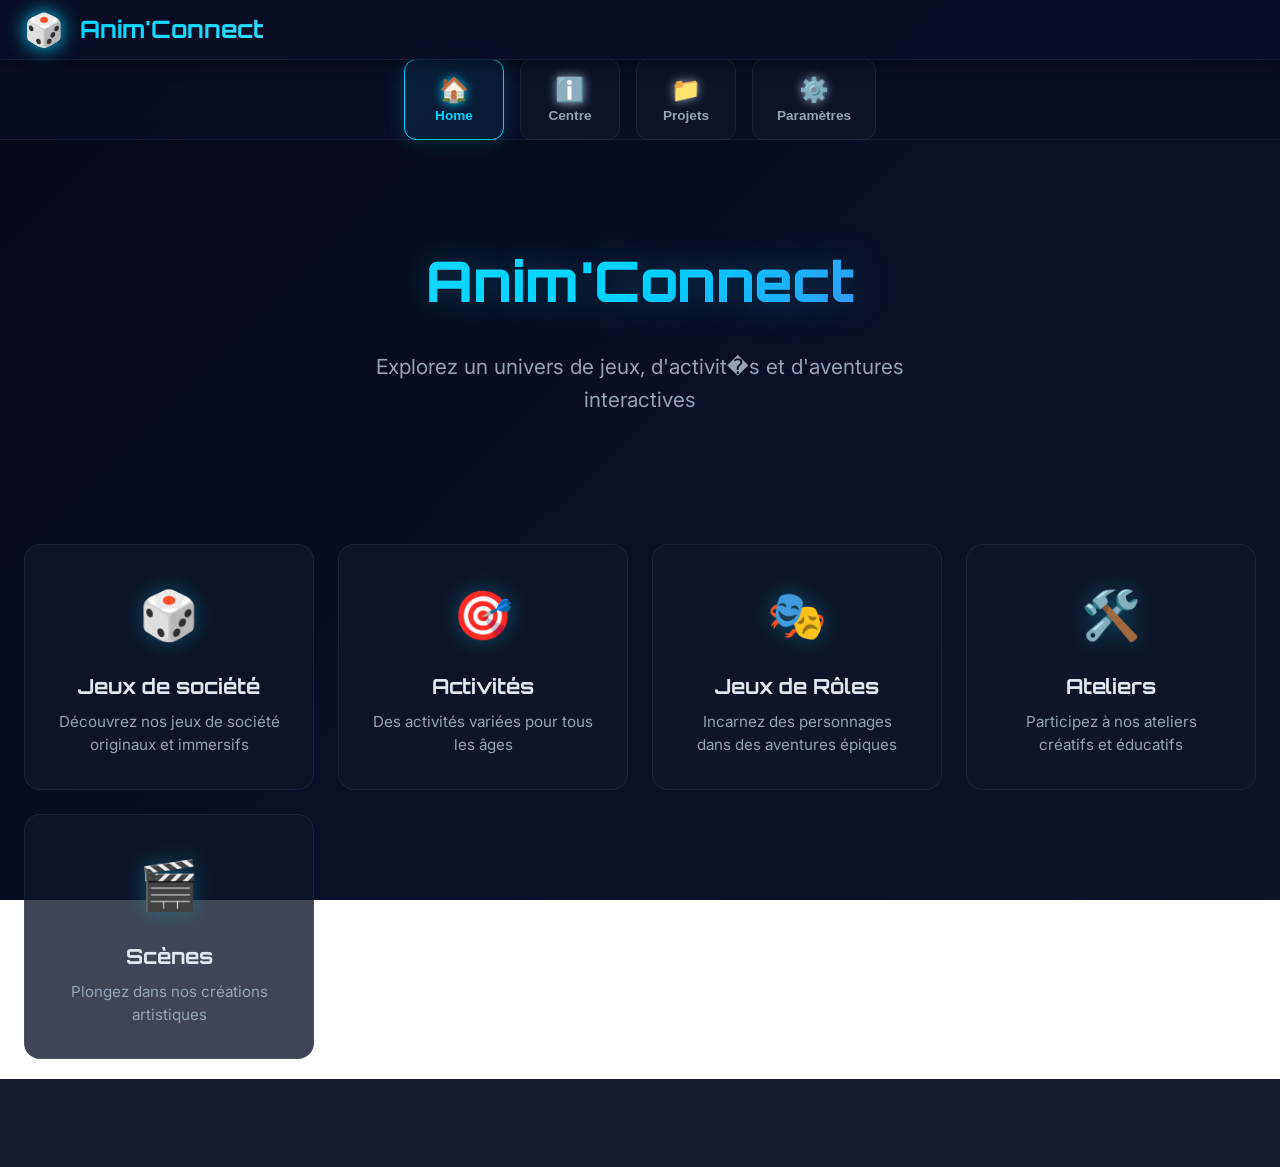
==== commit 0bf53483: "Refonte complète du site Anim'Connect en SPA moderne et responsive - Architecture SPA avec une seule" ====
--- a/index.html
+++ b/index.html
@@ -3,55 +3,56 @@
 <head>
     <meta charset="UTF-8">
     <meta name="viewport" content="width=device-width, initial-scale=1.0">
-    <title>Anim'Connect - Projets d'Animation Interactive</title>
-    <link rel="stylesheet" href="app.css">
+    <title>Anim'Connect - Explorez l'univers ludique</title>
+    <link rel="stylesheet" href="styles.css">
     <link rel="preconnect" href="https://fonts.googleapis.com">
     <link rel="preconnect" href="https://fonts.gstatic.com" crossorigin>
-    <link href="https://fonts.googleapis.com/css2?family=Inter:wght@300;400;500;600;700;800;900&display=swap" rel="stylesheet">
+    <link href="https://fonts.googleapis.com/css2?family=Orbitron:wght@400;500;600;700;800;900&family=Inter:wght@300;400;500;600;700&display=swap" rel="stylesheet">
 </head>
 <body>
-    <!-- Menu de Navigation Principal -->
-    <nav class="main-nav">
-        <div class="nav-container">
-            <div class="logo" data-route="home">
-                <span class="logo-icon">🎨</span>
+    <!-- Header étroit -->
+    <header class="header">
+        <div class="header-content">
+            <div class="logo">
+                <span class="logo-icon">🎲</span>
                 <span class="logo-text">Anim'Connect</span>
             </div>
-            <ul class="nav-menu">
-                <li class="nav-item" data-route="home">
-                    <span class="nav-icon">🏠</span>
-                    <span class="nav-label">Home</span>
-                </li>
-                <li class="nav-item" data-route="centre">
-                    <span class="nav-icon">ℹ️</span>
-                    <span class="nav-label">Centre</span>
-                </li>
-                <li class="nav-item" data-route="projets">
-                    <span class="nav-icon">📁</span>
-                    <span class="nav-label">Projets</span>
-                </li>
-                <li class="nav-item" data-route="parametres">
-                    <span class="nav-icon">⚙️</span>
-                    <span class="nav-label">Paramètres</span>
-                </li>
-            </ul>
         </div>
+    </header>
+
+    <!-- Navigation Menu (sans hamburger) -->
+    <nav class="nav-menu">
+        <button class="nav-item active" data-page="home">
+            <span class="nav-icon">🏠</span>
+            <span class="nav-label">Home</span>
+        </button>
+        <button class="nav-item" data-page="centre">
+            <span class="nav-icon">ℹ️</span>
+            <span class="nav-label">Centre</span>
+        </button>
+        <button class="nav-item" data-page="projets">
+            <span class="nav-icon">📁</span>
+            <span class="nav-label">Projets</span>
+        </button>
+        <button class="nav-item" data-page="parametres">
+            <span class="nav-icon">⚙️</span>
+            <span class="nav-label">Paramètres</span>
+        </button>
     </nav>
 
-    <!-- Conteneur Principal pour les Pages Dynamiques -->
-    <main id="app-content">
-        <!-- Le contenu sera chargé dynamiquement ici -->
+    <!-- Main Content Area (contenu dynamique) -->
+    <main class="main-content" id="app">
+        <!-- Le contenu sera injecté dynamiquement ici par JavaScript -->
     </main>
 
-    <!-- Footer -->
-    <footer class="main-footer">
-        <div class="footer-container">
-            <p>&copy; 2024 Anim'Connect - Tous droits réservés</p>
-            <p>Votre plateforme d'animation interactive</p>
+    <!-- Footer (même taille que header) -->
+    <footer class="footer">
+        <div class="footer-content">
+            <!-- Footer vide pour l'instant -->
         </div>
     </footer>
 
     <!-- Scripts -->
-    <script src="app.js"></script>
+    <script src="app.js" type="module"></script>
 </body>
 </html>
--- a/styles.css
+++ b/styles.css
@@ -0,0 +1,1141 @@
+/* ==================== */
+/* VARIABLES CSS        */
+/* ==================== */
+:root {
+    /* Couleurs principales (modifiables via param�tres) */
+    --primary-color: #00d4ff;
+    --primary-dark: #0099cc;
+    --primary-light: #33ddff;
+
+    /* Couleurs de fond sombres */
+    --bg-dark: #0a0e27;
+    --bg-darker: #050814;
+    --bg-card: rgba(15, 23, 42, 0.8);
+    --bg-card-hover: rgba(20, 30, 55, 0.9);
+
+    /* Couleurs de texte */
+    --text-primary: #e2e8f0;
+    --text-secondary: #94a3b8;
+    --text-muted: #64748b;
+
+    /* Bordures et effets */
+    --border-color: rgba(148, 163, 184, 0.1);
+    --border-glow: rgba(0, 212, 255, 0.3);
+    --shadow-sm: 0 2px 8px rgba(0, 0, 0, 0.3);
+    --shadow-md: 0 4px 16px rgba(0, 0, 0, 0.4);
+    --shadow-lg: 0 8px 32px rgba(0, 0, 0, 0.5);
+    --shadow-glow: 0 0 20px rgba(0, 212, 255, 0.2);
+
+    /* Espacements */
+    --header-height: 60px;
+    --footer-height: 60px;
+    --nav-height: 80px;
+    --spacing-xs: 0.5rem;
+    --spacing-sm: 1rem;
+    --spacing-md: 1.5rem;
+    --spacing-lg: 2rem;
+    --spacing-xl: 3rem;
+
+    /* Transitions */
+    --transition-fast: 0.2s ease;
+    --transition-normal: 0.3s ease;
+    --transition-slow: 0.5s ease;
+
+    /* Border radius */
+    --radius-sm: 8px;
+    --radius-md: 12px;
+    --radius-lg: 16px;
+    --radius-xl: 24px;
+}
+
+/* ==================== */
+/* RESET ET BASE        */
+/* ==================== */
+* {
+    margin: 0;
+    padding: 0;
+    box-sizing: border-box;
+}
+
+html {
+    scroll-behavior: smooth;
+}
+
+body {
+    font-family: 'Inter', -apple-system, BlinkMacSystemFont, 'Segoe UI', Roboto, sans-serif;
+    background: linear-gradient(135deg, var(--bg-darker) 0%, var(--bg-dark) 50%, #0d1428 100%);
+    background-attachment: fixed;
+    color: var(--text-primary);
+    line-height: 1.6;
+    overflow-x: hidden;
+    min-height: 100vh;
+}
+
+/* ==================== */
+/* HEADER               */
+/* ==================== */
+.header {
+    height: var(--header-height);
+    background: rgba(10, 14, 39, 0.95);
+    backdrop-filter: blur(10px);
+    border-bottom: 1px solid var(--border-color);
+    box-shadow: var(--shadow-md);
+    position: sticky;
+    top: 0;
+    z-index: 100;
+}
+
+.header-content {
+    max-width: 1400px;
+    margin: 0 auto;
+    height: 100%;
+    padding: 0 var(--spacing-md);
+    display: flex;
+    align-items: center;
+    justify-content: space-between;
+}
+
+.logo {
+    display: flex;
+    align-items: center;
+    gap: var(--spacing-sm);
+    font-family: 'Orbitron', sans-serif;
+    font-weight: 700;
+    font-size: 1.5rem;
+    cursor: pointer;
+    transition: var(--transition-normal);
+}
+
+.logo:hover {
+    transform: translateY(-2px);
+}
+
+.logo-icon {
+    font-size: 2rem;
+    filter: drop-shadow(0 0 10px var(--primary-color));
+}
+
+.logo-text {
+    background: linear-gradient(135deg, var(--primary-color), var(--primary-light));
+    -webkit-background-clip: text;
+    -webkit-text-fill-color: transparent;
+    background-clip: text;
+}
+
+/* ==================== */
+/* NAVIGATION MENU      */
+/* ==================== */
+.nav-menu {
+    height: var(--nav-height);
+    background: rgba(10, 14, 39, 0.9);
+    backdrop-filter: blur(10px);
+    border-bottom: 1px solid var(--border-color);
+    display: flex;
+    justify-content: center;
+    align-items: center;
+    gap: var(--spacing-sm);
+    padding: 0 var(--spacing-md);
+    position: sticky;
+    top: var(--header-height);
+    z-index: 99;
+}
+
+.nav-item {
+    background: var(--bg-card);
+    border: 1px solid var(--border-color);
+    border-radius: var(--radius-md);
+    padding: var(--spacing-sm) var(--spacing-md);
+    display: flex;
+    flex-direction: column;
+    align-items: center;
+    gap: 0.25rem;
+    min-width: 100px;
+    cursor: pointer;
+    transition: all var(--transition-normal);
+    color: var(--text-secondary);
+    font-size: 0.9rem;
+    font-weight: 500;
+}
+
+.nav-item:hover {
+    background: var(--bg-card-hover);
+    border-color: var(--primary-color);
+    transform: translateY(-3px);
+    box-shadow: var(--shadow-glow);
+    color: var(--text-primary);
+}
+
+.nav-item.active {
+    background: linear-gradient(135deg, rgba(0, 212, 255, 0.1), rgba(0, 153, 204, 0.1));
+    border-color: var(--primary-color);
+    color: var(--primary-color);
+    box-shadow: var(--shadow-glow);
+}
+
+.nav-icon {
+    font-size: 1.5rem;
+    filter: drop-shadow(0 0 5px currentColor);
+}
+
+.nav-label {
+    font-size: 0.85rem;
+    font-weight: 600;
+}
+
+/* ==================== */
+/* MAIN CONTENT         */
+/* ==================== */
+.main-content {
+    min-height: calc(100vh - var(--header-height) - var(--nav-height) - var(--footer-height));
+    max-width: 1400px;
+    margin: 0 auto;
+    padding: var(--spacing-xl) var(--spacing-md);
+}
+
+/* ==================== */
+/* FOOTER               */
+/* ==================== */
+.footer {
+    height: var(--footer-height);
+    background: rgba(10, 14, 39, 0.95);
+    backdrop-filter: blur(10px);
+    border-top: 1px solid var(--border-color);
+    box-shadow: 0 -4px 16px rgba(0, 0, 0, 0.4);
+}
+
+.footer-content {
+    max-width: 1400px;
+    margin: 0 auto;
+    height: 100%;
+    padding: 0 var(--spacing-md);
+    display: flex;
+    align-items: center;
+    justify-content: center;
+}
+
+/* ==================== */
+/* PAGE HOME            */
+/* ==================== */
+.home-page {
+    text-align: center;
+}
+
+.hero-section {
+    padding: var(--spacing-xl) 0;
+    margin-bottom: var(--spacing-xl);
+}
+
+.hero-title {
+    font-family: 'Orbitron', sans-serif;
+    font-size: 3.5rem;
+    font-weight: 800;
+    margin-bottom: var(--spacing-md);
+    background: linear-gradient(135deg, var(--primary-light), var(--primary-color), #9333ea);
+    -webkit-background-clip: text;
+    -webkit-text-fill-color: transparent;
+    background-clip: text;
+    text-shadow: 0 0 40px rgba(0, 212, 255, 0.3);
+    animation: glow-pulse 3s ease-in-out infinite;
+}
+
+@keyframes glow-pulse {
+    0%, 100% { filter: drop-shadow(0 0 10px rgba(0, 212, 255, 0.3)); }
+    50% { filter: drop-shadow(0 0 20px rgba(0, 212, 255, 0.6)); }
+}
+
+.hero-subtitle {
+    font-size: 1.3rem;
+    color: var(--text-secondary);
+    margin-bottom: var(--spacing-lg);
+    max-width: 600px;
+    margin-left: auto;
+    margin-right: auto;
+}
+
+.categories-grid {
+    display: grid;
+    grid-template-columns: repeat(auto-fit, minmax(280px, 1fr));
+    gap: var(--spacing-md);
+    margin-top: var(--spacing-xl);
+}
+
+.category-card {
+    background: var(--bg-card);
+    border: 1px solid var(--border-color);
+    border-radius: var(--radius-lg);
+    padding: var(--spacing-lg);
+    cursor: pointer;
+    transition: all var(--transition-normal);
+    position: relative;
+    overflow: hidden;
+}
+
+.category-card::before {
+    content: '';
+    position: absolute;
+    top: 0;
+    left: 0;
+    right: 0;
+    bottom: 0;
+    background: linear-gradient(135deg, transparent, rgba(0, 212, 255, 0.05));
+    opacity: 0;
+    transition: var(--transition-normal);
+}
+
+.category-card:hover {
+    transform: translateY(-8px);
+    border-color: var(--primary-color);
+    box-shadow: var(--shadow-glow), var(--shadow-lg);
+}
+
+.category-card:hover::before {
+    opacity: 1;
+}
+
+.category-icon {
+    font-size: 3rem;
+    margin-bottom: var(--spacing-sm);
+    filter: drop-shadow(0 0 10px rgba(0, 212, 255, 0.3));
+}
+
+.category-name {
+    font-family: 'Orbitron', sans-serif;
+    font-size: 1.3rem;
+    font-weight: 700;
+    margin-bottom: var(--spacing-xs);
+    color: var(--text-primary);
+}
+
+.category-description {
+    font-size: 0.95rem;
+    color: var(--text-secondary);
+    line-height: 1.5;
+}
+
+/* ==================== */
+/* PAGE PROJETS         */
+/* ==================== */
+.projets-page {
+    animation: fadeIn 0.5s ease;
+}
+
+@keyframes fadeIn {
+    from { opacity: 0; transform: translateY(20px); }
+    to { opacity: 1; transform: translateY(0); }
+}
+
+.page-title {
+    font-family: 'Orbitron', sans-serif;
+    font-size: 2.5rem;
+    font-weight: 700;
+    margin-bottom: var(--spacing-lg);
+    background: linear-gradient(135deg, var(--primary-light), var(--primary-color));
+    -webkit-background-clip: text;
+    -webkit-text-fill-color: transparent;
+    background-clip: text;
+}
+
+.category-section {
+    margin-bottom: var(--spacing-xl);
+}
+
+.section-header {
+    display: flex;
+    align-items: center;
+    gap: var(--spacing-sm);
+    margin-bottom: var(--spacing-md);
+    padding-bottom: var(--spacing-sm);
+    border-bottom: 2px solid var(--border-color);
+}
+
+.section-icon {
+    font-size: 2rem;
+}
+
+.section-title {
+    font-family: 'Orbitron', sans-serif;
+    font-size: 1.8rem;
+    font-weight: 600;
+    color: var(--text-primary);
+}
+
+.subcategories {
+    margin-left: var(--spacing-lg);
+}
+
+.subcategory {
+    margin-bottom: var(--spacing-lg);
+}
+
+.subcategory-title {
+    font-size: 1.3rem;
+    font-weight: 600;
+    color: var(--primary-color);
+    margin-bottom: var(--spacing-sm);
+}
+
+.projects-grid {
+    display: grid;
+    grid-template-columns: repeat(auto-fill, minmax(320px, 1fr));
+    gap: var(--spacing-md);
+}
+
+.project-card {
+    background: var(--bg-card);
+    border: 1px solid var(--border-color);
+    border-radius: var(--radius-lg);
+    overflow: hidden;
+    transition: all var(--transition-normal);
+    position: relative;
+}
+
+.project-card:hover {
+    transform: translateY(-5px);
+    border-color: var(--primary-color);
+    box-shadow: var(--shadow-glow), var(--shadow-lg);
+}
+
+.project-image {
+    width: 100%;
+    height: 200px;
+    object-fit: cover;
+    background: linear-gradient(135deg, var(--bg-darker), var(--bg-dark));
+}
+
+.project-content {
+    padding: var(--spacing-md);
+}
+
+.project-title {
+    font-size: 1.2rem;
+    font-weight: 700;
+    color: var(--text-primary);
+    margin-bottom: var(--spacing-xs);
+}
+
+.project-description {
+    font-size: 0.9rem;
+    color: var(--text-secondary);
+    margin-bottom: var(--spacing-md);
+    line-height: 1.5;
+}
+
+.project-actions {
+    display: flex;
+    gap: var(--spacing-sm);
+}
+
+.btn {
+    flex: 1;
+    padding: var(--spacing-xs) var(--spacing-sm);
+    border: 1px solid var(--border-color);
+    border-radius: var(--radius-sm);
+    background: rgba(0, 212, 255, 0.1);
+    color: var(--primary-color);
+    font-weight: 600;
+    font-size: 0.9rem;
+    cursor: pointer;
+    transition: all var(--transition-fast);
+    display: flex;
+    align-items: center;
+    justify-content: center;
+    gap: 0.3rem;
+}
+
+.btn:hover {
+    background: var(--primary-color);
+    color: var(--bg-dark);
+    border-color: var(--primary-color);
+    box-shadow: 0 0 15px rgba(0, 212, 255, 0.5);
+}
+
+.btn-primary {
+    background: linear-gradient(135deg, var(--primary-color), var(--primary-dark));
+    color: white;
+    border-color: var(--primary-color);
+}
+
+.btn-primary:hover {
+    background: linear-gradient(135deg, var(--primary-light), var(--primary-color));
+    box-shadow: var(--shadow-glow);
+}
+
+/* ==================== */
+/* PAGE FICHE PROJET    */
+/* ==================== */
+.fiche-page {
+    max-width: 900px;
+    margin: 0 auto;
+    animation: fadeIn 0.5s ease;
+}
+
+.fiche-header {
+    text-align: center;
+    margin-bottom: var(--spacing-xl);
+    padding-bottom: var(--spacing-lg);
+    border-bottom: 2px solid var(--border-color);
+}
+
+.fiche-titre {
+    font-family: 'Orbitron', sans-serif;
+    font-size: 2.5rem;
+    font-weight: 800;
+    margin-bottom: var(--spacing-xs);
+    background: linear-gradient(135deg, var(--primary-light), var(--primary-color));
+    -webkit-background-clip: text;
+    -webkit-text-fill-color: transparent;
+    background-clip: text;
+}
+
+.fiche-sous-titre {
+    font-size: 1.2rem;
+    color: var(--text-secondary);
+    font-style: italic;
+}
+
+.fiche-section {
+    background: var(--bg-card);
+    border: 1px solid var(--border-color);
+    border-radius: var(--radius-lg);
+    padding: var(--spacing-lg);
+    margin-bottom: var(--spacing-md);
+}
+
+.fiche-section h3 {
+    font-family: 'Orbitron', sans-serif;
+    font-size: 1.3rem;
+    color: var(--primary-color);
+    margin-bottom: var(--spacing-sm);
+    display: flex;
+    align-items: center;
+    gap: var(--spacing-xs);
+}
+
+.fiche-section p,
+.fiche-section ul {
+    color: var(--text-secondary);
+    line-height: 1.7;
+}
+
+.fiche-section ul {
+    list-style-position: inside;
+    padding-left: var(--spacing-sm);
+}
+
+.fiche-section ul li {
+    margin-bottom: var(--spacing-xs);
+}
+
+.fiche-meta {
+    display: grid;
+    grid-template-columns: repeat(auto-fit, minmax(200px, 1fr));
+    gap: var(--spacing-sm);
+}
+
+.meta-item {
+    background: rgba(0, 212, 255, 0.05);
+    padding: var(--spacing-sm);
+    border-radius: var(--radius-sm);
+    border-left: 3px solid var(--primary-color);
+}
+
+.meta-label {
+    font-weight: 600;
+    color: var(--primary-color);
+    font-size: 0.85rem;
+    margin-bottom: 0.2rem;
+}
+
+.meta-value {
+    color: var(--text-primary);
+    font-size: 1rem;
+}
+
+.back-button {
+    display: inline-flex;
+    align-items: center;
+    gap: var(--spacing-xs);
+    padding: var(--spacing-sm) var(--spacing-md);
+    background: var(--bg-card);
+    border: 1px solid var(--border-color);
+    border-radius: var(--radius-md);
+    color: var(--text-primary);
+    cursor: pointer;
+    transition: all var(--transition-normal);
+    margin-bottom: var(--spacing-lg);
+    font-weight: 600;
+}
+
+.back-button:hover {
+    border-color: var(--primary-color);
+    color: var(--primary-color);
+    transform: translateX(-5px);
+}
+
+/* ==================== */
+/* PAGE DEMO            */
+/* ==================== */
+.demo-page {
+    max-width: 1000px;
+    margin: 0 auto;
+    animation: fadeIn 0.5s ease;
+}
+
+.demo-selection {
+    margin-bottom: var(--spacing-xl);
+}
+
+.selection-section {
+    margin-bottom: var(--spacing-lg);
+}
+
+.selection-title {
+    font-family: 'Orbitron', sans-serif;
+    font-size: 1.5rem;
+    color: var(--primary-color);
+    margin-bottom: var(--spacing-md);
+}
+
+.personas-grid {
+    display: grid;
+    grid-template-columns: repeat(auto-fill, minmax(150px, 1fr));
+    gap: var(--spacing-sm);
+}
+
+.persona-card {
+    background: var(--bg-card);
+    border: 2px solid var(--border-color);
+    border-radius: var(--radius-md);
+    padding: var(--spacing-md);
+    cursor: pointer;
+    transition: all var(--transition-normal);
+    text-align: center;
+}
+
+.persona-card:hover {
+    transform: translateY(-5px);
+    border-color: var(--primary-color);
+    box-shadow: var(--shadow-glow);
+}
+
+.persona-card.selected {
+    border-color: var(--primary-color);
+    background: linear-gradient(135deg, rgba(0, 212, 255, 0.1), rgba(0, 153, 204, 0.1));
+    box-shadow: var(--shadow-glow);
+}
+
+.persona-avatar {
+    font-size: 2.5rem;
+    margin-bottom: var(--spacing-xs);
+}
+
+.persona-name {
+    font-weight: 600;
+    color: var(--text-primary);
+    font-size: 0.9rem;
+}
+
+.demo-types-grid {
+    display: grid;
+    grid-template-columns: repeat(auto-fill, minmax(250px, 1fr));
+    gap: var(--spacing-md);
+}
+
+.demo-type-card {
+    background: var(--bg-card);
+    border: 2px solid var(--border-color);
+    border-radius: var(--radius-md);
+    padding: var(--spacing-md);
+    cursor: pointer;
+    transition: all var(--transition-normal);
+}
+
+.demo-type-card:hover {
+    transform: translateY(-5px);
+    border-color: var(--primary-color);
+    box-shadow: var(--shadow-glow);
+}
+
+.demo-type-card.selected {
+    border-color: var(--primary-color);
+    background: linear-gradient(135deg, rgba(0, 212, 255, 0.1), rgba(0, 153, 204, 0.1));
+    box-shadow: var(--shadow-glow);
+}
+
+.demo-type-header {
+    display: flex;
+    align-items: center;
+    gap: var(--spacing-sm);
+    margin-bottom: var(--spacing-xs);
+}
+
+.demo-type-icon {
+    font-size: 1.5rem;
+}
+
+.demo-type-name {
+    font-weight: 700;
+    color: var(--text-primary);
+    font-size: 1rem;
+}
+
+.demo-type-description {
+    font-size: 0.85rem;
+    color: var(--text-secondary);
+    line-height: 1.5;
+}
+
+.start-demo-button {
+    display: block;
+    width: 100%;
+    max-width: 400px;
+    margin: var(--spacing-xl) auto 0;
+    padding: var(--spacing-md) var(--spacing-lg);
+    background: linear-gradient(135deg, var(--primary-color), var(--primary-dark));
+    border: none;
+    border-radius: var(--radius-md);
+    color: white;
+    font-size: 1.1rem;
+    font-weight: 700;
+    cursor: pointer;
+    transition: all var(--transition-normal);
+    box-shadow: var(--shadow-md);
+}
+
+.start-demo-button:hover:not(:disabled) {
+    transform: translateY(-3px);
+    box-shadow: var(--shadow-glow), var(--shadow-lg);
+}
+
+.start-demo-button:disabled {
+    opacity: 0.5;
+    cursor: not-allowed;
+}
+
+/* ==================== */
+/* PAGE CHAT            */
+/* ==================== */
+.chat-page {
+    max-width: 1000px;
+    margin: 0 auto;
+    display: flex;
+    flex-direction: column;
+    height: calc(100vh - var(--header-height) - var(--nav-height) - var(--footer-height) - 6rem);
+}
+
+.chat-header {
+    background: var(--bg-card);
+    border: 1px solid var(--border-color);
+    border-radius: var(--radius-lg) var(--radius-lg) 0 0;
+    padding: var(--spacing-md);
+    display: flex;
+    align-items: center;
+    gap: var(--spacing-md);
+    border-bottom: 2px solid var(--primary-color);
+}
+
+.chat-persona-info {
+    display: flex;
+    align-items: center;
+    gap: var(--spacing-sm);
+    flex: 1;
+}
+
+.chat-persona-avatar {
+    font-size: 2rem;
+    width: 50px;
+    height: 50px;
+    display: flex;
+    align-items: center;
+    justify-content: center;
+    background: var(--bg-darker);
+    border-radius: 50%;
+    border: 2px solid var(--primary-color);
+}
+
+.chat-persona-details h3 {
+    font-family: 'Orbitron', sans-serif;
+    font-size: 1.2rem;
+    color: var(--primary-color);
+    margin-bottom: 0.2rem;
+}
+
+.chat-persona-details p {
+    font-size: 0.85rem;
+    color: var(--text-secondary);
+}
+
+.chat-messages {
+    flex: 1;
+    background: var(--bg-card);
+    border-left: 1px solid var(--border-color);
+    border-right: 1px solid var(--border-color);
+    padding: var(--spacing-md);
+    overflow-y: auto;
+    display: flex;
+    flex-direction: column;
+    gap: var(--spacing-md);
+}
+
+.chat-message {
+    display: flex;
+    gap: var(--spacing-sm);
+    animation: messageSlide 0.3s ease;
+}
+
+@keyframes messageSlide {
+    from { opacity: 0; transform: translateY(10px); }
+    to { opacity: 1; transform: translateY(0); }
+}
+
+.chat-message.user {
+    flex-direction: row-reverse;
+}
+
+.message-avatar {
+    width: 40px;
+    height: 40px;
+    border-radius: 50%;
+    display: flex;
+    align-items: center;
+    justify-content: center;
+    font-size: 1.3rem;
+    flex-shrink: 0;
+    background: var(--bg-darker);
+    border: 2px solid var(--border-color);
+}
+
+.chat-message.user .message-avatar {
+    border-color: var(--primary-color);
+}
+
+.message-bubble {
+    max-width: 70%;
+    padding: var(--spacing-sm) var(--spacing-md);
+    border-radius: var(--radius-md);
+    background: rgba(148, 163, 184, 0.1);
+    border: 1px solid var(--border-color);
+    color: var(--text-primary);
+    line-height: 1.6;
+}
+
+.chat-message.user .message-bubble {
+    background: linear-gradient(135deg, rgba(0, 212, 255, 0.2), rgba(0, 153, 204, 0.2));
+    border-color: var(--primary-color);
+}
+
+.chat-input-area {
+    background: var(--bg-card);
+    border: 1px solid var(--border-color);
+    border-radius: 0 0 var(--radius-lg) var(--radius-lg);
+    padding: var(--spacing-md);
+    display: flex;
+    gap: var(--spacing-sm);
+}
+
+.chat-input {
+    flex: 1;
+    background: var(--bg-darker);
+    border: 1px solid var(--border-color);
+    border-radius: var(--radius-md);
+    padding: var(--spacing-sm) var(--spacing-md);
+    color: var(--text-primary);
+    font-size: 1rem;
+    font-family: inherit;
+    resize: none;
+    min-height: 50px;
+    max-height: 150px;
+}
+
+.chat-input:focus {
+    outline: none;
+    border-color: var(--primary-color);
+    box-shadow: 0 0 0 3px rgba(0, 212, 255, 0.1);
+}
+
+.send-button {
+    padding: var(--spacing-sm) var(--spacing-lg);
+    background: linear-gradient(135deg, var(--primary-color), var(--primary-dark));
+    border: none;
+    border-radius: var(--radius-md);
+    color: white;
+    font-weight: 700;
+    cursor: pointer;
+    transition: all var(--transition-normal);
+}
+
+.send-button:hover {
+    transform: translateY(-2px);
+    box-shadow: var(--shadow-glow);
+}
+
+.send-button:disabled {
+    opacity: 0.5;
+    cursor: not-allowed;
+    transform: none;
+}
+
+/* ==================== */
+/* PAGE CENTRE          */
+/* ==================== */
+.centre-page {
+    max-width: 900px;
+    margin: 0 auto;
+}
+
+.info-card {
+    background: var(--bg-card);
+    border: 1px solid var(--border-color);
+    border-radius: var(--radius-lg);
+    padding: var(--spacing-lg);
+    margin-bottom: var(--spacing-md);
+}
+
+.info-card h2 {
+    font-family: 'Orbitron', sans-serif;
+    font-size: 1.8rem;
+    color: var(--primary-color);
+    margin-bottom: var(--spacing-md);
+}
+
+.info-card h3 {
+    font-size: 1.3rem;
+    color: var(--text-primary);
+    margin-top: var(--spacing-md);
+    margin-bottom: var(--spacing-sm);
+}
+
+.info-card p,
+.info-card ul {
+    color: var(--text-secondary);
+    line-height: 1.7;
+    margin-bottom: var(--spacing-sm);
+}
+
+.info-card ul {
+    list-style-position: inside;
+    padding-left: var(--spacing-md);
+}
+
+/* ==================== */
+/* PAGE PARAM�TRES      */
+/* ==================== */
+.parametres-page {
+    max-width: 800px;
+    margin: 0 auto;
+}
+
+.settings-section {
+    background: var(--bg-card);
+    border: 1px solid var(--border-color);
+    border-radius: var(--radius-lg);
+    padding: var(--spacing-lg);
+    margin-bottom: var(--spacing-md);
+}
+
+.settings-section h2 {
+    font-family: 'Orbitron', sans-serif;
+    font-size: 1.5rem;
+    color: var(--primary-color);
+    margin-bottom: var(--spacing-md);
+}
+
+.color-presets {
+    display: grid;
+    grid-template-columns: repeat(auto-fill, minmax(120px, 1fr));
+    gap: var(--spacing-sm);
+}
+
+.color-preset {
+    aspect-ratio: 1;
+    border: 2px solid var(--border-color);
+    border-radius: var(--radius-md);
+    cursor: pointer;
+    transition: all var(--transition-normal);
+    display: flex;
+    flex-direction: column;
+    align-items: center;
+    justify-content: center;
+    gap: var(--spacing-xs);
+    padding: var(--spacing-sm);
+}
+
+.color-preset:hover {
+    transform: scale(1.05);
+    border-color: var(--primary-color);
+    box-shadow: var(--shadow-glow);
+}
+
+.color-preset.active {
+    border-color: var(--primary-color);
+    border-width: 3px;
+    box-shadow: var(--shadow-glow);
+}
+
+.color-circle {
+    width: 40px;
+    height: 40px;
+    border-radius: 50%;
+    border: 2px solid rgba(255, 255, 255, 0.2);
+}
+
+.color-name {
+    font-size: 0.85rem;
+    font-weight: 600;
+    color: var(--text-primary);
+    text-align: center;
+}
+
+/* ==================== */
+/* RESPONSIVE           */
+/* ==================== */
+@media (max-width: 768px) {
+    :root {
+        --header-height: 50px;
+        --footer-height: 50px;
+        --nav-height: 70px;
+        --spacing-xl: 2rem;
+    }
+
+    .hero-title {
+        font-size: 2.5rem;
+    }
+
+    .hero-subtitle {
+        font-size: 1.1rem;
+    }
+
+    .categories-grid {
+        grid-template-columns: 1fr;
+    }
+
+    .nav-menu {
+        gap: 0.3rem;
+        padding: 0 var(--spacing-xs);
+    }
+
+    .nav-item {
+        min-width: 70px;
+        padding: var(--spacing-xs);
+    }
+
+    .nav-icon {
+        font-size: 1.2rem;
+    }
+
+    .nav-label {
+        font-size: 0.7rem;
+    }
+
+    .logo-text {
+        font-size: 1.2rem;
+    }
+
+    .logo-icon {
+        font-size: 1.5rem;
+    }
+
+    .projects-grid {
+        grid-template-columns: 1fr;
+    }
+
+    .page-title {
+        font-size: 2rem;
+    }
+
+    .fiche-titre {
+        font-size: 2rem;
+    }
+
+    .personas-grid {
+        grid-template-columns: repeat(auto-fill, minmax(100px, 1fr));
+    }
+
+    .demo-types-grid {
+        grid-template-columns: 1fr;
+    }
+
+    .message-bubble {
+        max-width: 85%;
+    }
+}
+
+@media (max-width: 480px) {
+    .main-content {
+        padding: var(--spacing-md) var(--spacing-sm);
+    }
+
+    .hero-title {
+        font-size: 2rem;
+    }
+
+    .nav-item {
+        min-width: 60px;
+    }
+
+    .nav-label {
+        display: none;
+    }
+
+    .color-presets {
+        grid-template-columns: repeat(auto-fill, minmax(80px, 1fr));
+    }
+}
+
+/* ==================== */
+/* ANIMATIONS & UTILS   */
+/* ==================== */
+.fade-in {
+    animation: fadeIn 0.5s ease;
+}
+
+.slide-up {
+    animation: slideUp 0.5s ease;
+}
+
+@keyframes slideUp {
+    from { opacity: 0; transform: translateY(30px); }
+    to { opacity: 1; transform: translateY(0); }
+}
+
+.loading {
+    display: flex;
+    justify-content: center;
+    align-items: center;
+    min-height: 300px;
+}
+
+.spinner {
+    width: 50px;
+    height: 50px;
+    border: 3px solid var(--border-color);
+    border-top-color: var(--primary-color);
+    border-radius: 50%;
+    animation: spin 1s linear infinite;
+}
+
+@keyframes spin {
+    to { transform: rotate(360deg); }
+}
+
+.hidden {
+    display: none !important;
+}
+
+/* Scrollbar custom */
+::-webkit-scrollbar {
+    width: 10px;
+}
+
+::-webkit-scrollbar-track {
+    background: var(--bg-darker);
+}
+
+::-webkit-scrollbar-thumb {
+    background: var(--border-color);
+    border-radius: 5px;
+}
+
+::-webkit-scrollbar-thumb:hover {
+    background: var(--primary-color);
+}
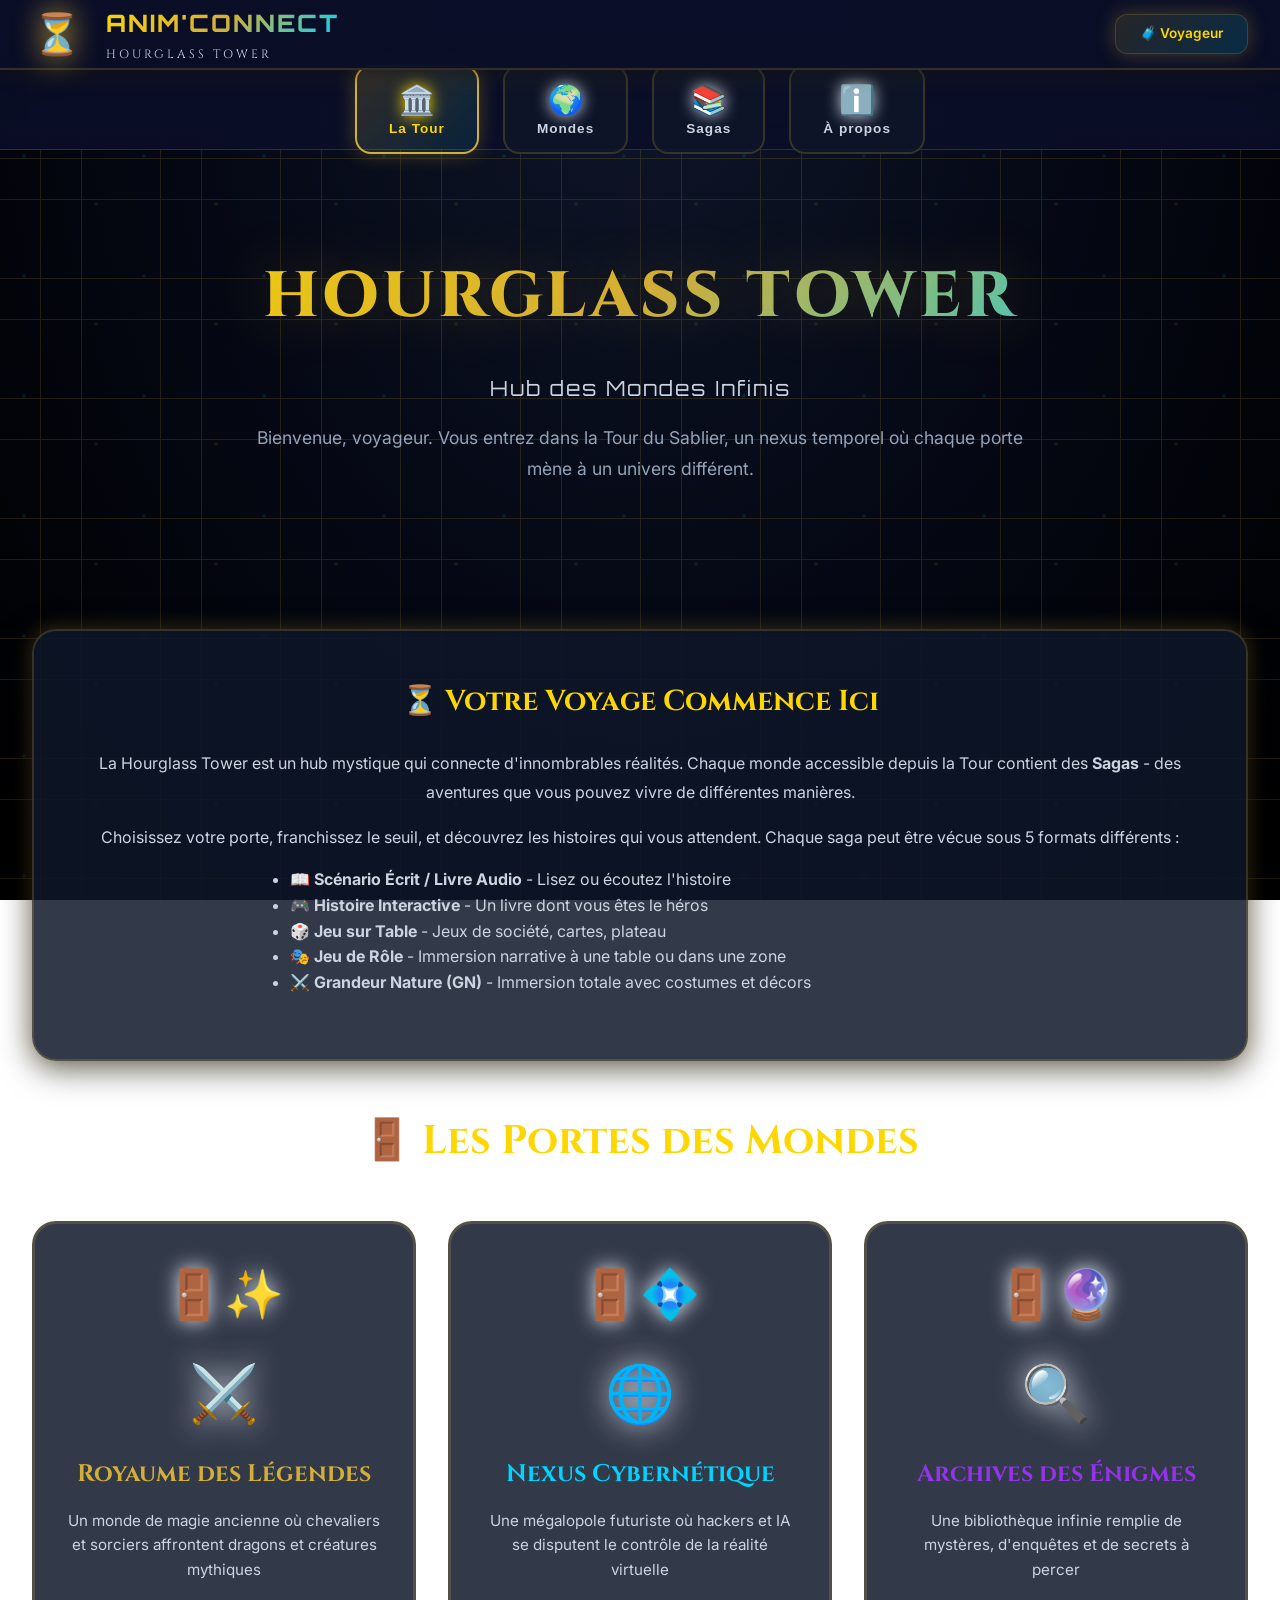
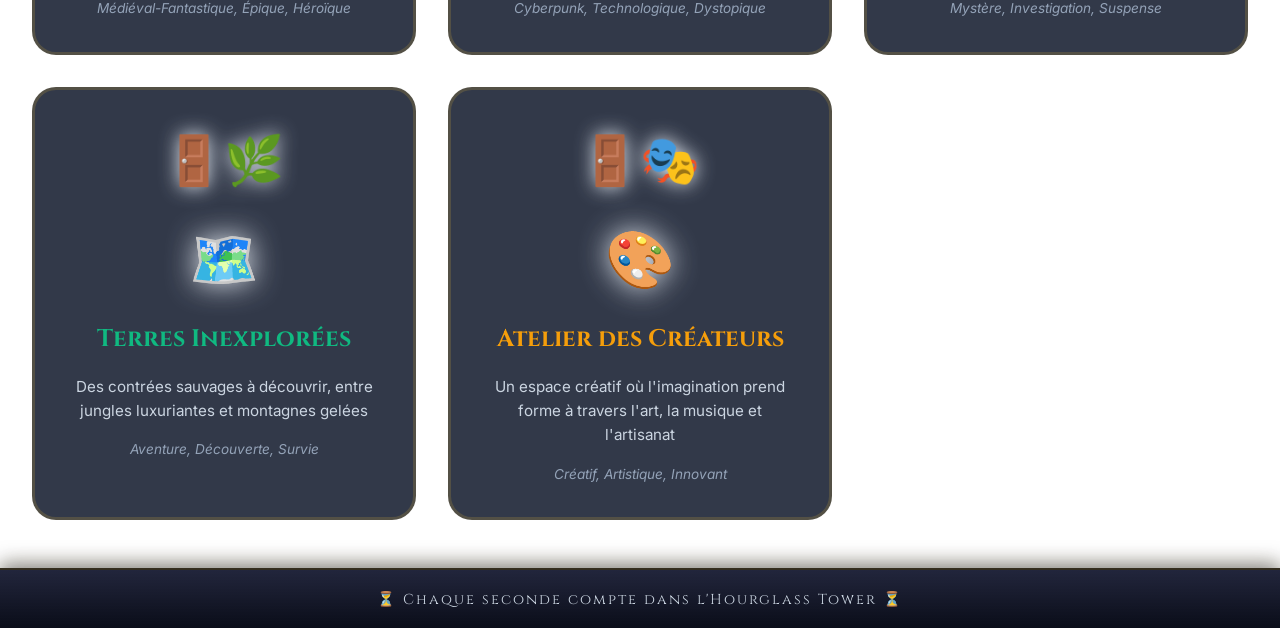
==== commit aff8f779: "Refonte complète : Hourglass Tower - Hub narratif immersif Création d'un portfolio ANIM'CONNECT avec" ====
--- a/index.html
+++ b/index.html
@@ -3,40 +3,49 @@
 <head>
     <meta charset="UTF-8">
     <meta name="viewport" content="width=device-width, initial-scale=1.0">
-    <title>Anim'Connect - Explorez l'univers ludique</title>
+    <title>ANIM'CONNECT - Hourglass Tower</title>
     <link rel="stylesheet" href="styles.css">
     <link rel="preconnect" href="https://fonts.googleapis.com">
     <link rel="preconnect" href="https://fonts.gstatic.com" crossorigin>
-    <link href="https://fonts.googleapis.com/css2?family=Orbitron:wght@400;500;600;700;800;900&family=Inter:wght@300;400;500;600;700&display=swap" rel="stylesheet">
+    <link href="https://fonts.googleapis.com/css2?family=Orbitron:wght@400;500;600;700;800;900&family=Cinzel:wght@400;500;600;700;800&family=Inter:wght@300;400;500;600;700&display=swap" rel="stylesheet">
 </head>
 <body>
-    <!-- Header étroit -->
+    <!-- Background Circuit Animation -->
+    <div class="circuit-background"></div>
+
+    <!-- Header avec logo Hourglass Tower -->
     <header class="header">
         <div class="header-content">
-            <div class="logo">
-                <span class="logo-icon">🎲</span>
-                <span class="logo-text">Anim'Connect</span>
+            <div class="logo" id="logo-home">
+                <div class="hourglass-icon">⏳</div>
+                <div class="logo-text-container">
+                    <span class="logo-title">ANIM'CONNECT</span>
+                    <span class="logo-subtitle">Hourglass Tower</span>
+                </div>
+            </div>
+            <div class="header-status">
+                <span class="traveler-badge">🧳 Voyageur</span>
             </div>
         </div>
     </header>
 
-    <!-- Navigation Menu (sans hamburger) -->
+    <!-- Navigation Menu -->
     <nav class="nav-menu">
-        <button class="nav-item active" data-page="home">
-            <span class="nav-icon">🏠</span>
-            <span class="nav-label">Home</span>
+        <button class="nav-item active" data-page="tower">
+            <span class="nav-icon">🏛️</span>
+            <span class="nav-label">La Tour</span>
         </button>
-        <button class="nav-item" data-page="centre">
+        <button class="nav-item" data-page="worlds">
+            <span class="nav-icon">🌍</span>
+            <span class="nav-label">Mondes</span>
+        </button>
+        <button class="nav-item" data-page="sagas">
+            <span class="nav-icon">📚</span>
+            <span class="nav-label">Sagas</span>
+        </button>
+        <button class="nav-item" data-page="about">
             <span class="nav-icon">ℹ️</span>
-            <span class="nav-label">Centre</span>
-        </button>
-        <button class="nav-item" data-page="projets">
-            <span class="nav-icon">📁</span>
-            <span class="nav-label">Projets</span>
-        </button>
-        <button class="nav-item" data-page="parametres">
-            <span class="nav-icon">⚙️</span>
-            <span class="nav-label">Paramètres</span>
+            <span class="nav-label">À propos</span>
         </button>
     </nav>
 
@@ -45,14 +54,14 @@
         <!-- Le contenu sera injecté dynamiquement ici par JavaScript -->
     </main>
 
-    <!-- Footer (même taille que header) -->
+    <!-- Footer -->
     <footer class="footer">
         <div class="footer-content">
-            <!-- Footer vide pour l'instant -->
+            <span class="footer-text">⏳ Chaque seconde compte dans l'Hourglass Tower ⏳</span>
         </div>
     </footer>
 
     <!-- Scripts -->
-    <script src="app.js" type="module"></script>
+    <script src="tower.js" type="module"></script>
 </body>
 </html>
--- a/styles.css
+++ b/styles.css
@@ -2,32 +2,41 @@
 /* VARIABLES CSS        */
 /* ==================== */
 :root {
-    /* Couleurs principales (modifiables via param�tres) */
-    --primary-color: #00d4ff;
-    --primary-dark: #0099cc;
-    --primary-light: #33ddff;
-
-    /* Couleurs de fond sombres */
+    /* Couleurs principales - Thème Hourglass Tower */
+    --gold-primary: #d4af37;
+    --gold-light: #ffd700;
+    --gold-dark: #b8860b;
+    --blue-primary: #00d4ff;
+    --blue-dark: #0099cc;
+    --blue-light: #33ddff;
+    --purple-accent: #9333ea;
+    --purple-light: #c084fc;
+
+    /* Couleurs de fond */
+    --bg-darkest: #050814;
     --bg-dark: #0a0e27;
-    --bg-darker: #050814;
-    --bg-card: rgba(15, 23, 42, 0.8);
-    --bg-card-hover: rgba(20, 30, 55, 0.9);
+    --bg-medium: #0f172a;
+    --bg-card: rgba(15, 23, 42, 0.85);
+    --bg-card-hover: rgba(20, 30, 55, 0.95);
 
     /* Couleurs de texte */
     --text-primary: #e2e8f0;
-    --text-secondary: #94a3b8;
-    --text-muted: #64748b;
+    --text-secondary: #cbd5e1;
+    --text-muted: #94a3b8;
+    --text-gold: var(--gold-light);
 
     /* Bordures et effets */
-    --border-color: rgba(148, 163, 184, 0.1);
-    --border-glow: rgba(0, 212, 255, 0.3);
+    --border-color: rgba(212, 175, 55, 0.2);
+    --border-glow-gold: rgba(212, 175, 55, 0.5);
+    --border-glow-blue: rgba(0, 212, 255, 0.5);
     --shadow-sm: 0 2px 8px rgba(0, 0, 0, 0.3);
     --shadow-md: 0 4px 16px rgba(0, 0, 0, 0.4);
-    --shadow-lg: 0 8px 32px rgba(0, 0, 0, 0.5);
-    --shadow-glow: 0 0 20px rgba(0, 212, 255, 0.2);
+    --shadow-lg: 0 8px 32px rgba(0, 0, 0, 0.6);
+    --shadow-glow-gold: 0 0 20px rgba(212, 175, 55, 0.3);
+    --shadow-glow-blue: 0 0 20px rgba(0, 212, 255, 0.3);
 
     /* Espacements */
-    --header-height: 60px;
+    --header-height: 70px;
     --footer-height: 60px;
     --nav-height: 80px;
     --spacing-xs: 0.5rem;
@@ -63,12 +72,59 @@
 
 body {
     font-family: 'Inter', -apple-system, BlinkMacSystemFont, 'Segoe UI', Roboto, sans-serif;
-    background: linear-gradient(135deg, var(--bg-darker) 0%, var(--bg-dark) 50%, #0d1428 100%);
+    background: radial-gradient(ellipse at top, #0f172a 0%, #050814 50%, #000000 100%);
     background-attachment: fixed;
     color: var(--text-primary);
     line-height: 1.6;
     overflow-x: hidden;
     min-height: 100vh;
+    position: relative;
+}
+
+/* ==================== */
+/* CIRCUIT BACKGROUND   */
+/* ==================== */
+.circuit-background {
+    position: fixed;
+    top: 0;
+    left: 0;
+    width: 100%;
+    height: 100%;
+    z-index: 0;
+    opacity: 0.15;
+    background-image:
+        repeating-linear-gradient(
+            0deg,
+            transparent,
+            transparent 40px,
+            var(--gold-primary) 40px,
+            var(--gold-primary) 41px
+        ),
+        repeating-linear-gradient(
+            90deg,
+            transparent,
+            transparent 40px,
+            var(--gold-primary) 40px,
+            var(--gold-primary) 41px
+        ),
+        radial-gradient(
+            circle at 20% 30%,
+            var(--blue-primary) 0%,
+            transparent 3px
+        ),
+        radial-gradient(
+            circle at 80% 70%,
+            var(--gold-primary) 0%,
+            transparent 3px
+        );
+    background-size: 120px 120px, 120px 120px, 120px 120px, 120px 120px;
+    animation: circuitPulse 20s ease-in-out infinite;
+    pointer-events: none;
+}
+
+@keyframes circuitPulse {
+    0%, 100% { opacity: 0.1; }
+    50% { opacity: 0.2; }
 }
 
 /* ==================== */
@@ -76,20 +132,20 @@
 /* ==================== */
 .header {
     height: var(--header-height);
-    background: rgba(10, 14, 39, 0.95);
-    backdrop-filter: blur(10px);
-    border-bottom: 1px solid var(--border-color);
-    box-shadow: var(--shadow-md);
+    background: linear-gradient(180deg, rgba(10, 14, 39, 0.98) 0%, rgba(10, 14, 39, 0.95) 100%);
+    backdrop-filter: blur(20px);
+    border-bottom: 2px solid var(--border-color);
+    box-shadow: var(--shadow-md), 0 1px 30px rgba(212, 175, 55, 0.1);
     position: sticky;
     top: 0;
-    z-index: 100;
+    z-index: 1000;
 }
 
 .header-content {
-    max-width: 1400px;
+    max-width: 1600px;
     margin: 0 auto;
     height: 100%;
-    padding: 0 var(--spacing-md);
+    padding: 0 var(--spacing-lg);
     display: flex;
     align-items: center;
     justify-content: space-between;
@@ -98,10 +154,7 @@
 .logo {
     display: flex;
     align-items: center;
-    gap: var(--spacing-sm);
-    font-family: 'Orbitron', sans-serif;
-    font-weight: 700;
-    font-size: 1.5rem;
+    gap: var(--spacing-md);
     cursor: pointer;
     transition: var(--transition-normal);
 }
@@ -110,16 +163,57 @@
     transform: translateY(-2px);
 }
 
-.logo-icon {
-    font-size: 2rem;
-    filter: drop-shadow(0 0 10px var(--primary-color));
-}
-
-.logo-text {
-    background: linear-gradient(135deg, var(--primary-color), var(--primary-light));
+.hourglass-icon {
+    font-size: 2.5rem;
+    filter: drop-shadow(0 0 15px var(--gold-primary));
+    animation: hourglassRotate 4s ease-in-out infinite;
+}
+
+@keyframes hourglassRotate {
+    0%, 100% { transform: rotate(0deg); }
+    50% { transform: rotate(180deg); }
+}
+
+.logo-text-container {
+    display: flex;
+    flex-direction: column;
+    gap: 0.2rem;
+}
+
+.logo-title {
+    font-family: 'Orbitron', sans-serif;
+    font-weight: 800;
+    font-size: 1.5rem;
+    background: linear-gradient(135deg, var(--gold-light), var(--gold-primary), var(--blue-primary));
     -webkit-background-clip: text;
     -webkit-text-fill-color: transparent;
     background-clip: text;
+    letter-spacing: 2px;
+}
+
+.logo-subtitle {
+    font-family: 'Cinzel', serif;
+    font-size: 0.75rem;
+    color: var(--text-secondary);
+    letter-spacing: 3px;
+    text-transform: uppercase;
+}
+
+.header-status {
+    display: flex;
+    align-items: center;
+    gap: var(--spacing-sm);
+}
+
+.traveler-badge {
+    padding: var(--spacing-xs) var(--spacing-md);
+    background: linear-gradient(135deg, rgba(212, 175, 55, 0.15), rgba(0, 212, 255, 0.15));
+    border: 1px solid var(--border-color);
+    border-radius: var(--radius-md);
+    font-size: 0.85rem;
+    font-weight: 600;
+    color: var(--text-gold);
+    box-shadow: var(--shadow-glow-gold);
 }
 
 /* ==================== */
@@ -127,59 +221,77 @@
 /* ==================== */
 .nav-menu {
     height: var(--nav-height);
-    background: rgba(10, 14, 39, 0.9);
-    backdrop-filter: blur(10px);
+    background: linear-gradient(180deg, rgba(10, 14, 39, 0.95) 0%, rgba(10, 14, 39, 0.9) 100%);
+    backdrop-filter: blur(15px);
     border-bottom: 1px solid var(--border-color);
     display: flex;
     justify-content: center;
     align-items: center;
-    gap: var(--spacing-sm);
-    padding: 0 var(--spacing-md);
+    gap: var(--spacing-md);
+    padding: 0 var(--spacing-lg);
     position: sticky;
     top: var(--header-height);
-    z-index: 99;
+    z-index: 999;
 }
 
 .nav-item {
     background: var(--bg-card);
-    border: 1px solid var(--border-color);
-    border-radius: var(--radius-md);
-    padding: var(--spacing-sm) var(--spacing-md);
+    border: 2px solid var(--border-color);
+    border-radius: var(--radius-lg);
+    padding: var(--spacing-sm) var(--spacing-lg);
     display: flex;
     flex-direction: column;
     align-items: center;
-    gap: 0.25rem;
-    min-width: 100px;
+    gap: 0.3rem;
+    min-width: 110px;
     cursor: pointer;
     transition: all var(--transition-normal);
     color: var(--text-secondary);
     font-size: 0.9rem;
-    font-weight: 500;
+    font-weight: 600;
+    position: relative;
+    overflow: hidden;
+}
+
+.nav-item::before {
+    content: '';
+    position: absolute;
+    top: 0;
+    left: -100%;
+    width: 100%;
+    height: 100%;
+    background: linear-gradient(90deg, transparent, rgba(212, 175, 55, 0.1), transparent);
+    transition: left var(--transition-slow);
+}
+
+.nav-item:hover::before {
+    left: 100%;
 }
 
 .nav-item:hover {
     background: var(--bg-card-hover);
-    border-color: var(--primary-color);
-    transform: translateY(-3px);
-    box-shadow: var(--shadow-glow);
-    color: var(--text-primary);
+    border-color: var(--gold-primary);
+    transform: translateY(-5px);
+    box-shadow: var(--shadow-glow-gold), var(--shadow-md);
+    color: var(--text-gold);
 }
 
 .nav-item.active {
-    background: linear-gradient(135deg, rgba(0, 212, 255, 0.1), rgba(0, 153, 204, 0.1));
-    border-color: var(--primary-color);
-    color: var(--primary-color);
-    box-shadow: var(--shadow-glow);
+    background: linear-gradient(135deg, rgba(212, 175, 55, 0.2), rgba(0, 212, 255, 0.1));
+    border-color: var(--gold-primary);
+    color: var(--gold-light);
+    box-shadow: var(--shadow-glow-gold);
 }
 
 .nav-icon {
-    font-size: 1.5rem;
-    filter: drop-shadow(0 0 5px currentColor);
+    font-size: 1.8rem;
+    filter: drop-shadow(0 0 8px currentColor);
 }
 
 .nav-label {
     font-size: 0.85rem;
-    font-weight: 600;
+    font-weight: 700;
+    letter-spacing: 1px;
 }
 
 /* ==================== */
@@ -187,9 +299,11 @@
 /* ==================== */
 .main-content {
     min-height: calc(100vh - var(--header-height) - var(--nav-height) - var(--footer-height));
-    max-width: 1400px;
+    max-width: 1600px;
     margin: 0 auto;
-    padding: var(--spacing-xl) var(--spacing-md);
+    padding: var(--spacing-xl) var(--spacing-lg);
+    position: relative;
+    z-index: 1;
 }
 
 /* ==================== */
@@ -197,72 +311,128 @@
 /* ==================== */
 .footer {
     height: var(--footer-height);
-    background: rgba(10, 14, 39, 0.95);
-    backdrop-filter: blur(10px);
-    border-top: 1px solid var(--border-color);
-    box-shadow: 0 -4px 16px rgba(0, 0, 0, 0.4);
+    background: linear-gradient(180deg, rgba(10, 14, 39, 0.9) 0%, rgba(5, 8, 20, 0.98) 100%);
+    backdrop-filter: blur(20px);
+    border-top: 2px solid var(--border-color);
+    box-shadow: 0 -4px 20px rgba(0, 0, 0, 0.5), 0 -1px 30px rgba(212, 175, 55, 0.1);
+    position: relative;
+    z-index: 1000;
 }
 
 .footer-content {
-    max-width: 1400px;
+    max-width: 1600px;
     margin: 0 auto;
     height: 100%;
-    padding: 0 var(--spacing-md);
+    padding: 0 var(--spacing-lg);
     display: flex;
     align-items: center;
     justify-content: center;
 }
 
-/* ==================== */
-/* PAGE HOME            */
-/* ==================== */
-.home-page {
+.footer-text {
+    font-family: 'Cinzel', serif;
+    font-size: 0.9rem;
+    color: var(--text-secondary);
+    letter-spacing: 2px;
+}
+
+/* ==================== */
+/* PAGE TOWER (HOME)    */
+/* ==================== */
+.tower-page {
     text-align: center;
-}
-
-.hero-section {
+    animation: fadeIn 0.8s ease;
+}
+
+.tower-hero {
     padding: var(--spacing-xl) 0;
     margin-bottom: var(--spacing-xl);
 }
 
-.hero-title {
-    font-family: 'Orbitron', sans-serif;
-    font-size: 3.5rem;
+.tower-title {
+    font-family: 'Cinzel', serif;
+    font-size: 4rem;
     font-weight: 800;
     margin-bottom: var(--spacing-md);
-    background: linear-gradient(135deg, var(--primary-light), var(--primary-color), #9333ea);
+    background: linear-gradient(135deg, var(--gold-light) 0%, var(--gold-primary) 50%, var(--blue-primary) 100%);
     -webkit-background-clip: text;
     -webkit-text-fill-color: transparent;
     background-clip: text;
-    text-shadow: 0 0 40px rgba(0, 212, 255, 0.3);
-    animation: glow-pulse 3s ease-in-out infinite;
-}
-
-@keyframes glow-pulse {
-    0%, 100% { filter: drop-shadow(0 0 10px rgba(0, 212, 255, 0.3)); }
-    50% { filter: drop-shadow(0 0 20px rgba(0, 212, 255, 0.6)); }
-}
-
-.hero-subtitle {
+    text-shadow: 0 0 60px rgba(212, 175, 55, 0.3);
+    animation: titleGlow 3s ease-in-out infinite;
+    letter-spacing: 4px;
+}
+
+@keyframes titleGlow {
+    0%, 100% { filter: drop-shadow(0 0 20px rgba(212, 175, 55, 0.4)); }
+    50% { filter: drop-shadow(0 0 40px rgba(212, 175, 55, 0.7)); }
+}
+
+.tower-subtitle {
+    font-family: 'Orbitron', sans-serif;
     font-size: 1.3rem;
     color: var(--text-secondary);
+    margin-bottom: var(--spacing-sm);
+    letter-spacing: 2px;
+}
+
+.tower-description {
+    font-size: 1.1rem;
+    color: var(--text-muted);
+    max-width: 800px;
+    margin: 0 auto var(--spacing-xl);
+    line-height: 1.8;
+}
+
+.tower-intro {
+    background: var(--bg-card);
+    border: 2px solid var(--border-color);
+    border-radius: var(--radius-xl);
+    padding: var(--spacing-xl);
+    margin-bottom: var(--spacing-xl);
+    box-shadow: var(--shadow-lg), var(--shadow-glow-gold);
+}
+
+.tower-intro h2 {
+    font-family: 'Cinzel', serif;
+    font-size: 1.8rem;
+    color: var(--text-gold);
+    margin-bottom: var(--spacing-md);
+}
+
+.tower-intro p {
+    color: var(--text-secondary);
+    line-height: 1.8;
+    margin-bottom: var(--spacing-sm);
+}
+
+.worlds-preview {
+    margin-top: var(--spacing-xl);
+}
+
+.section-title {
+    font-family: 'Cinzel', serif;
+    font-size: 2.5rem;
+    font-weight: 700;
+    color: var(--text-gold);
     margin-bottom: var(--spacing-lg);
-    max-width: 600px;
-    margin-left: auto;
-    margin-right: auto;
-}
-
-.categories-grid {
+    text-align: center;
+}
+
+/* ==================== */
+/* WORLDS GRID          */
+/* ==================== */
+.worlds-grid {
     display: grid;
-    grid-template-columns: repeat(auto-fit, minmax(280px, 1fr));
-    gap: var(--spacing-md);
+    grid-template-columns: repeat(auto-fit, minmax(320px, 1fr));
+    gap: var(--spacing-lg);
     margin-top: var(--spacing-xl);
 }
 
-.category-card {
+.world-door {
     background: var(--bg-card);
-    border: 1px solid var(--border-color);
-    border-radius: var(--radius-lg);
+    border: 3px solid var(--border-color);
+    border-radius: var(--radius-xl);
     padding: var(--spacing-lg);
     cursor: pointer;
     transition: all var(--transition-normal);
@@ -270,285 +440,214 @@
     overflow: hidden;
 }
 
-.category-card::before {
+.world-door::before {
     content: '';
     position: absolute;
-    top: 0;
-    left: 0;
-    right: 0;
-    bottom: 0;
-    background: linear-gradient(135deg, transparent, rgba(0, 212, 255, 0.05));
-    opacity: 0;
-    transition: var(--transition-normal);
-}
-
-.category-card:hover {
-    transform: translateY(-8px);
-    border-color: var(--primary-color);
-    box-shadow: var(--shadow-glow), var(--shadow-lg);
-}
-
-.category-card:hover::before {
-    opacity: 1;
-}
-
-.category-icon {
+    top: 50%;
+    left: 50%;
+    width: 0;
+    height: 0;
+    border-radius: 50%;
+    background: radial-gradient(circle, rgba(212, 175, 55, 0.1), transparent);
+    transform: translate(-50%, -50%);
+    transition: width 0.5s ease, height 0.5s ease;
+}
+
+.world-door:hover::before {
+    width: 300%;
+    height: 300%;
+}
+
+.world-door:hover {
+    transform: translateY(-10px) scale(1.02);
+    border-color: var(--gold-primary);
+    box-shadow: var(--shadow-glow-gold), var(--shadow-lg);
+}
+
+.door-icon {
     font-size: 3rem;
     margin-bottom: var(--spacing-sm);
-    filter: drop-shadow(0 0 10px rgba(0, 212, 255, 0.3));
-}
-
-.category-name {
-    font-family: 'Orbitron', sans-serif;
-    font-size: 1.3rem;
+    filter: drop-shadow(0 0 10px currentColor);
+    position: relative;
+    z-index: 1;
+}
+
+.world-icon {
+    font-size: 3.5rem;
+    margin-bottom: var(--spacing-sm);
+    filter: drop-shadow(0 0 15px currentColor);
+    position: relative;
+    z-index: 1;
+}
+
+.world-name {
+    font-family: 'Cinzel', serif;
+    font-size: 1.5rem;
     font-weight: 700;
-    margin-bottom: var(--spacing-xs);
+    margin-bottom: var(--spacing-sm);
     color: var(--text-primary);
-}
-
-.category-description {
+    position: relative;
+    z-index: 1;
+}
+
+.world-description {
     font-size: 0.95rem;
     color: var(--text-secondary);
-    line-height: 1.5;
-}
-
-/* ==================== */
-/* PAGE PROJETS         */
-/* ==================== */
-.projets-page {
-    animation: fadeIn 0.5s ease;
-}
-
-@keyframes fadeIn {
-    from { opacity: 0; transform: translateY(20px); }
-    to { opacity: 1; transform: translateY(0); }
-}
-
-.page-title {
-    font-family: 'Orbitron', sans-serif;
-    font-size: 2.5rem;
-    font-weight: 700;
-    margin-bottom: var(--spacing-lg);
-    background: linear-gradient(135deg, var(--primary-light), var(--primary-color));
-    -webkit-background-clip: text;
-    -webkit-text-fill-color: transparent;
-    background-clip: text;
-}
-
-.category-section {
-    margin-bottom: var(--spacing-xl);
-}
-
-.section-header {
-    display: flex;
-    align-items: center;
-    gap: var(--spacing-sm);
-    margin-bottom: var(--spacing-md);
-    padding-bottom: var(--spacing-sm);
-    border-bottom: 2px solid var(--border-color);
-}
-
-.section-icon {
-    font-size: 2rem;
-}
-
-.section-title {
-    font-family: 'Orbitron', sans-serif;
-    font-size: 1.8rem;
-    font-weight: 600;
-    color: var(--text-primary);
-}
-
-.subcategories {
-    margin-left: var(--spacing-lg);
-}
-
-.subcategory {
-    margin-bottom: var(--spacing-lg);
-}
-
-.subcategory-title {
-    font-size: 1.3rem;
-    font-weight: 600;
-    color: var(--primary-color);
-    margin-bottom: var(--spacing-sm);
-}
-
-.projects-grid {
-    display: grid;
-    grid-template-columns: repeat(auto-fill, minmax(320px, 1fr));
-    gap: var(--spacing-md);
-}
-
-.project-card {
-    background: var(--bg-card);
-    border: 1px solid var(--border-color);
-    border-radius: var(--radius-lg);
-    overflow: hidden;
-    transition: all var(--transition-normal);
+    line-height: 1.6;
+    margin-bottom: var(--spacing-sm);
     position: relative;
-}
-
-.project-card:hover {
-    transform: translateY(-5px);
-    border-color: var(--primary-color);
-    box-shadow: var(--shadow-glow), var(--shadow-lg);
-}
-
-.project-image {
-    width: 100%;
-    height: 200px;
-    object-fit: cover;
-    background: linear-gradient(135deg, var(--bg-darker), var(--bg-dark));
-}
-
-.project-content {
-    padding: var(--spacing-md);
-}
-
-.project-title {
-    font-size: 1.2rem;
-    font-weight: 700;
-    color: var(--text-primary);
-    margin-bottom: var(--spacing-xs);
-}
-
-.project-description {
-    font-size: 0.9rem;
-    color: var(--text-secondary);
-    margin-bottom: var(--spacing-md);
-    line-height: 1.5;
-}
-
-.project-actions {
-    display: flex;
-    gap: var(--spacing-sm);
-}
-
-.btn {
-    flex: 1;
-    padding: var(--spacing-xs) var(--spacing-sm);
-    border: 1px solid var(--border-color);
-    border-radius: var(--radius-sm);
-    background: rgba(0, 212, 255, 0.1);
-    color: var(--primary-color);
-    font-weight: 600;
-    font-size: 0.9rem;
-    cursor: pointer;
-    transition: all var(--transition-fast);
-    display: flex;
-    align-items: center;
-    justify-content: center;
-    gap: 0.3rem;
-}
-
-.btn:hover {
-    background: var(--primary-color);
-    color: var(--bg-dark);
-    border-color: var(--primary-color);
-    box-shadow: 0 0 15px rgba(0, 212, 255, 0.5);
-}
-
-.btn-primary {
-    background: linear-gradient(135deg, var(--primary-color), var(--primary-dark));
-    color: white;
-    border-color: var(--primary-color);
-}
-
-.btn-primary:hover {
-    background: linear-gradient(135deg, var(--primary-light), var(--primary-color));
-    box-shadow: var(--shadow-glow);
-}
-
-/* ==================== */
-/* PAGE FICHE PROJET    */
-/* ==================== */
-.fiche-page {
-    max-width: 900px;
-    margin: 0 auto;
-    animation: fadeIn 0.5s ease;
-}
-
-.fiche-header {
+    z-index: 1;
+}
+
+.world-ambiance {
+    font-size: 0.85rem;
+    color: var(--text-muted);
+    font-style: italic;
+    position: relative;
+    z-index: 1;
+}
+
+/* ==================== */
+/* SAGAS PAGE           */
+/* ==================== */
+.sagas-page {
+    animation: fadeIn 0.8s ease;
+}
+
+.page-header {
     text-align: center;
     margin-bottom: var(--spacing-xl);
     padding-bottom: var(--spacing-lg);
     border-bottom: 2px solid var(--border-color);
 }
 
-.fiche-titre {
-    font-family: 'Orbitron', sans-serif;
-    font-size: 2.5rem;
+.page-title {
+    font-family: 'Cinzel', serif;
+    font-size: 3rem;
     font-weight: 800;
-    margin-bottom: var(--spacing-xs);
-    background: linear-gradient(135deg, var(--primary-light), var(--primary-color));
+    margin-bottom: var(--spacing-sm);
+    background: linear-gradient(135deg, var(--gold-light), var(--gold-primary));
     -webkit-background-clip: text;
     -webkit-text-fill-color: transparent;
     background-clip: text;
 }
 
-.fiche-sous-titre {
-    font-size: 1.2rem;
-    color: var(--text-secondary);
-    font-style: italic;
-}
-
-.fiche-section {
-    background: var(--bg-card);
-    border: 1px solid var(--border-color);
-    border-radius: var(--radius-lg);
-    padding: var(--spacing-lg);
-    margin-bottom: var(--spacing-md);
-}
-
-.fiche-section h3 {
-    font-family: 'Orbitron', sans-serif;
-    font-size: 1.3rem;
-    color: var(--primary-color);
-    margin-bottom: var(--spacing-sm);
+.page-subtitle {
+    font-size: 1.1rem;
+    color: var(--text-secondary);
+}
+
+.world-section {
+    margin-bottom: var(--spacing-xl);
+}
+
+.world-section-header {
     display: flex;
     align-items: center;
-    gap: var(--spacing-xs);
-}
-
-.fiche-section p,
-.fiche-section ul {
-    color: var(--text-secondary);
-    line-height: 1.7;
-}
-
-.fiche-section ul {
-    list-style-position: inside;
-    padding-left: var(--spacing-sm);
-}
-
-.fiche-section ul li {
+    gap: var(--spacing-md);
+    padding: var(--spacing-md);
+    background: var(--bg-card);
+    border: 2px solid var(--border-color);
+    border-radius: var(--radius-lg);
+    margin-bottom: var(--spacing-lg);
+}
+
+.sagas-grid {
+    display: grid;
+    grid-template-columns: repeat(auto-fill, minmax(350px, 1fr));
+    gap: var(--spacing-lg);
+}
+
+.saga-card {
+    background: var(--bg-card);
+    border: 2px solid var(--border-color);
+    border-radius: var(--radius-lg);
+    overflow: hidden;
+    transition: all var(--transition-normal);
+    cursor: pointer;
+}
+
+.saga-card:hover {
+    transform: translateY(-8px);
+    border-color: var(--gold-primary);
+    box-shadow: var(--shadow-glow-gold), var(--shadow-lg);
+}
+
+.saga-image {
+    width: 100%;
+    height: 220px;
+    object-fit: cover;
+    background: linear-gradient(135deg, var(--bg-dark), var(--bg-medium));
+}
+
+.saga-content {
+    padding: var(--spacing-md);
+}
+
+.saga-title {
+    font-family: 'Cinzel', serif;
+    font-size: 1.3rem;
+    font-weight: 700;
+    color: var(--text-primary);
     margin-bottom: var(--spacing-xs);
 }
 
-.fiche-meta {
-    display: grid;
-    grid-template-columns: repeat(auto-fit, minmax(200px, 1fr));
+.saga-subtitle {
+    font-size: 0.9rem;
+    color: var(--text-gold);
+    margin-bottom: var(--spacing-sm);
+    font-style: italic;
+}
+
+.saga-description {
+    font-size: 0.9rem;
+    color: var(--text-secondary);
+    line-height: 1.6;
+    margin-bottom: var(--spacing-md);
+}
+
+.saga-meta {
+    display: flex;
     gap: var(--spacing-sm);
-}
-
-.meta-item {
-    background: rgba(0, 212, 255, 0.05);
+    flex-wrap: wrap;
+    margin-bottom: var(--spacing-sm);
+}
+
+.meta-tag {
+    padding: 0.3rem 0.8rem;
+    background: rgba(212, 175, 55, 0.1);
+    border: 1px solid var(--border-color);
+    border-radius: var(--radius-sm);
+    font-size: 0.75rem;
+    color: var(--text-secondary);
+}
+
+.saga-button {
+    width: 100%;
     padding: var(--spacing-sm);
-    border-radius: var(--radius-sm);
-    border-left: 3px solid var(--primary-color);
-}
-
-.meta-label {
-    font-weight: 600;
-    color: var(--primary-color);
-    font-size: 0.85rem;
-    margin-bottom: 0.2rem;
-}
-
-.meta-value {
-    color: var(--text-primary);
-    font-size: 1rem;
+    background: linear-gradient(135deg, var(--gold-primary), var(--gold-dark));
+    border: none;
+    border-radius: var(--radius-md);
+    color: var(--bg-dark);
+    font-weight: 700;
+    font-size: 0.95rem;
+    cursor: pointer;
+    transition: all var(--transition-normal);
+}
+
+.saga-button:hover {
+    background: linear-gradient(135deg, var(--gold-light), var(--gold-primary));
+    box-shadow: var(--shadow-glow-gold);
+    transform: translateY(-2px);
+}
+
+/* ==================== */
+/* SAGA DETAIL PAGE     */
+/* ==================== */
+.saga-detail-page {
+    max-width: 1200px;
+    margin: 0 auto;
+    animation: fadeIn 0.8s ease;
 }
 
 .back-button {
@@ -557,545 +656,351 @@
     gap: var(--spacing-xs);
     padding: var(--spacing-sm) var(--spacing-md);
     background: var(--bg-card);
-    border: 1px solid var(--border-color);
+    border: 2px solid var(--border-color);
     border-radius: var(--radius-md);
     color: var(--text-primary);
+    font-weight: 600;
     cursor: pointer;
     transition: all var(--transition-normal);
     margin-bottom: var(--spacing-lg);
-    font-weight: 600;
 }
 
 .back-button:hover {
-    border-color: var(--primary-color);
-    color: var(--primary-color);
+    border-color: var(--gold-primary);
+    color: var(--text-gold);
     transform: translateX(-5px);
-}
-
-/* ==================== */
-/* PAGE DEMO            */
-/* ==================== */
-.demo-page {
+    box-shadow: var(--shadow-glow-gold);
+}
+
+.saga-detail-header {
+    text-align: center;
+    margin-bottom: var(--spacing-xl);
+    padding: var(--spacing-xl);
+    background: var(--bg-card);
+    border: 2px solid var(--border-color);
+    border-radius: var(--radius-xl);
+    box-shadow: var(--shadow-glow-gold);
+}
+
+.saga-detail-title {
+    font-family: 'Cinzel', serif;
+    font-size: 3rem;
+    font-weight: 800;
+    margin-bottom: var(--spacing-xs);
+    background: linear-gradient(135deg, var(--gold-light), var(--gold-primary));
+    -webkit-background-clip: text;
+    -webkit-text-fill-color: transparent;
+    background-clip: text;
+}
+
+.saga-detail-subtitle {
+    font-size: 1.2rem;
+    color: var(--text-secondary);
+    font-style: italic;
+    margin-bottom: var(--spacing-md);
+}
+
+.saga-detail-description {
+    font-size: 1.05rem;
+    color: var(--text-secondary);
+    line-height: 1.8;
+}
+
+.formats-grid {
+    display: grid;
+    grid-template-columns: repeat(auto-fill, minmax(280px, 1fr));
+    gap: var(--spacing-md);
+    margin-bottom: var(--spacing-xl);
+}
+
+.format-card {
+    background: var(--bg-card);
+    border: 2px solid var(--border-color);
+    border-radius: var(--radius-lg);
+    padding: var(--spacing-md);
+    transition: all var(--transition-normal);
+    cursor: pointer;
+}
+
+.format-card:hover {
+    transform: translateY(-5px);
+    border-color: var(--gold-primary);
+    box-shadow: var(--shadow-glow-gold);
+}
+
+.format-card.unavailable {
+    opacity: 0.5;
+    cursor: not-allowed;
+}
+
+.format-card.unavailable:hover {
+    transform: none;
+    border-color: var(--border-color);
+    box-shadow: none;
+}
+
+.format-header {
+    display: flex;
+    align-items: center;
+    justify-content: space-between;
+    margin-bottom: var(--spacing-sm);
+}
+
+.format-name {
+    font-family: 'Orbitron', sans-serif;
+    font-size: 1.1rem;
+    font-weight: 700;
+    color: var(--text-gold);
+}
+
+.format-icon {
+    font-size: 1.5rem;
+}
+
+.format-duration {
+    font-size: 0.85rem;
+    color: var(--text-muted);
+    margin-bottom: var(--spacing-xs);
+}
+
+.format-players {
+    font-size: 0.85rem;
+    color: var(--text-muted);
+    margin-bottom: var(--spacing-sm);
+}
+
+.format-description {
+    font-size: 0.9rem;
+    color: var(--text-secondary);
+    line-height: 1.5;
+}
+
+/* ==================== */
+/* ABOUT PAGE           */
+/* ==================== */
+.about-page {
     max-width: 1000px;
     margin: 0 auto;
-    animation: fadeIn 0.5s ease;
-}
-
-.demo-selection {
-    margin-bottom: var(--spacing-xl);
-}
-
-.selection-section {
-    margin-bottom: var(--spacing-lg);
-}
-
-.selection-title {
-    font-family: 'Orbitron', sans-serif;
-    font-size: 1.5rem;
-    color: var(--primary-color);
-    margin-bottom: var(--spacing-md);
-}
-
-.personas-grid {
-    display: grid;
-    grid-template-columns: repeat(auto-fill, minmax(150px, 1fr));
-    gap: var(--spacing-sm);
-}
-
-.persona-card {
+    animation: fadeIn 0.8s ease;
+}
+
+.info-section {
     background: var(--bg-card);
     border: 2px solid var(--border-color);
-    border-radius: var(--radius-md);
-    padding: var(--spacing-md);
-    cursor: pointer;
-    transition: all var(--transition-normal);
-    text-align: center;
-}
-
-.persona-card:hover {
-    transform: translateY(-5px);
-    border-color: var(--primary-color);
-    box-shadow: var(--shadow-glow);
-}
-
-.persona-card.selected {
-    border-color: var(--primary-color);
-    background: linear-gradient(135deg, rgba(0, 212, 255, 0.1), rgba(0, 153, 204, 0.1));
-    box-shadow: var(--shadow-glow);
-}
-
-.persona-avatar {
-    font-size: 2.5rem;
-    margin-bottom: var(--spacing-xs);
-}
-
-.persona-name {
-    font-weight: 600;
-    color: var(--text-primary);
-    font-size: 0.9rem;
-}
-
-.demo-types-grid {
-    display: grid;
-    grid-template-columns: repeat(auto-fill, minmax(250px, 1fr));
-    gap: var(--spacing-md);
-}
-
-.demo-type-card {
-    background: var(--bg-card);
-    border: 2px solid var(--border-color);
-    border-radius: var(--radius-md);
-    padding: var(--spacing-md);
-    cursor: pointer;
-    transition: all var(--transition-normal);
-}
-
-.demo-type-card:hover {
-    transform: translateY(-5px);
-    border-color: var(--primary-color);
-    box-shadow: var(--shadow-glow);
-}
-
-.demo-type-card.selected {
-    border-color: var(--primary-color);
-    background: linear-gradient(135deg, rgba(0, 212, 255, 0.1), rgba(0, 153, 204, 0.1));
-    box-shadow: var(--shadow-glow);
-}
-
-.demo-type-header {
-    display: flex;
-    align-items: center;
-    gap: var(--spacing-sm);
-    margin-bottom: var(--spacing-xs);
-}
-
-.demo-type-icon {
-    font-size: 1.5rem;
-}
-
-.demo-type-name {
-    font-weight: 700;
-    color: var(--text-primary);
-    font-size: 1rem;
-}
-
-.demo-type-description {
-    font-size: 0.85rem;
-    color: var(--text-secondary);
-    line-height: 1.5;
-}
-
-.start-demo-button {
-    display: block;
-    width: 100%;
-    max-width: 400px;
-    margin: var(--spacing-xl) auto 0;
-    padding: var(--spacing-md) var(--spacing-lg);
-    background: linear-gradient(135deg, var(--primary-color), var(--primary-dark));
-    border: none;
-    border-radius: var(--radius-md);
-    color: white;
-    font-size: 1.1rem;
-    font-weight: 700;
-    cursor: pointer;
-    transition: all var(--transition-normal);
+    border-radius: var(--radius-xl);
+    padding: var(--spacing-xl);
+    margin-bottom: var(--spacing-lg);
     box-shadow: var(--shadow-md);
 }
 
-.start-demo-button:hover:not(:disabled) {
-    transform: translateY(-3px);
-    box-shadow: var(--shadow-glow), var(--shadow-lg);
-}
-
-.start-demo-button:disabled {
-    opacity: 0.5;
-    cursor: not-allowed;
-}
-
-/* ==================== */
-/* PAGE CHAT            */
-/* ==================== */
-.chat-page {
-    max-width: 1000px;
-    margin: 0 auto;
-    display: flex;
-    flex-direction: column;
-    height: calc(100vh - var(--header-height) - var(--nav-height) - var(--footer-height) - 6rem);
-}
-
-.chat-header {
-    background: var(--bg-card);
-    border: 1px solid var(--border-color);
-    border-radius: var(--radius-lg) var(--radius-lg) 0 0;
-    padding: var(--spacing-md);
-    display: flex;
-    align-items: center;
-    gap: var(--spacing-md);
-    border-bottom: 2px solid var(--primary-color);
-}
-
-.chat-persona-info {
-    display: flex;
-    align-items: center;
-    gap: var(--spacing-sm);
-    flex: 1;
-}
-
-.chat-persona-avatar {
+.info-section h2 {
+    font-family: 'Cinzel', serif;
     font-size: 2rem;
-    width: 50px;
-    height: 50px;
-    display: flex;
-    align-items: center;
-    justify-content: center;
-    background: var(--bg-darker);
-    border-radius: 50%;
-    border: 2px solid var(--primary-color);
-}
-
-.chat-persona-details h3 {
+    color: var(--text-gold);
+    margin-bottom: var(--spacing-md);
+}
+
+.info-section h3 {
     font-family: 'Orbitron', sans-serif;
-    font-size: 1.2rem;
-    color: var(--primary-color);
-    margin-bottom: 0.2rem;
-}
-
-.chat-persona-details p {
-    font-size: 0.85rem;
-    color: var(--text-secondary);
-}
-
-.chat-messages {
-    flex: 1;
-    background: var(--bg-card);
-    border-left: 1px solid var(--border-color);
-    border-right: 1px solid var(--border-color);
-    padding: var(--spacing-md);
-    overflow-y: auto;
-    display: flex;
-    flex-direction: column;
-    gap: var(--spacing-md);
-}
-
-.chat-message {
-    display: flex;
-    gap: var(--spacing-sm);
-    animation: messageSlide 0.3s ease;
-}
-
-@keyframes messageSlide {
-    from { opacity: 0; transform: translateY(10px); }
-    to { opacity: 1; transform: translateY(0); }
-}
-
-.chat-message.user {
-    flex-direction: row-reverse;
-}
-
-.message-avatar {
-    width: 40px;
-    height: 40px;
-    border-radius: 50%;
-    display: flex;
-    align-items: center;
-    justify-content: center;
-    font-size: 1.3rem;
-    flex-shrink: 0;
-    background: var(--bg-darker);
-    border: 2px solid var(--border-color);
-}
-
-.chat-message.user .message-avatar {
-    border-color: var(--primary-color);
-}
-
-.message-bubble {
-    max-width: 70%;
-    padding: var(--spacing-sm) var(--spacing-md);
-    border-radius: var(--radius-md);
-    background: rgba(148, 163, 184, 0.1);
-    border: 1px solid var(--border-color);
-    color: var(--text-primary);
-    line-height: 1.6;
-}
-
-.chat-message.user .message-bubble {
-    background: linear-gradient(135deg, rgba(0, 212, 255, 0.2), rgba(0, 153, 204, 0.2));
-    border-color: var(--primary-color);
-}
-
-.chat-input-area {
-    background: var(--bg-card);
-    border: 1px solid var(--border-color);
-    border-radius: 0 0 var(--radius-lg) var(--radius-lg);
-    padding: var(--spacing-md);
-    display: flex;
-    gap: var(--spacing-sm);
-}
-
-.chat-input {
-    flex: 1;
-    background: var(--bg-darker);
-    border: 1px solid var(--border-color);
-    border-radius: var(--radius-md);
-    padding: var(--spacing-sm) var(--spacing-md);
-    color: var(--text-primary);
-    font-size: 1rem;
-    font-family: inherit;
-    resize: none;
-    min-height: 50px;
-    max-height: 150px;
-}
-
-.chat-input:focus {
-    outline: none;
-    border-color: var(--primary-color);
-    box-shadow: 0 0 0 3px rgba(0, 212, 255, 0.1);
-}
-
-.send-button {
-    padding: var(--spacing-sm) var(--spacing-lg);
-    background: linear-gradient(135deg, var(--primary-color), var(--primary-dark));
-    border: none;
-    border-radius: var(--radius-md);
-    color: white;
-    font-weight: 700;
-    cursor: pointer;
-    transition: all var(--transition-normal);
-}
-
-.send-button:hover {
-    transform: translateY(-2px);
-    box-shadow: var(--shadow-glow);
-}
-
-.send-button:disabled {
-    opacity: 0.5;
-    cursor: not-allowed;
-    transform: none;
-}
-
-/* ==================== */
-/* PAGE CENTRE          */
-/* ==================== */
-.centre-page {
-    max-width: 900px;
-    margin: 0 auto;
-}
-
-.info-card {
-    background: var(--bg-card);
-    border: 1px solid var(--border-color);
-    border-radius: var(--radius-lg);
-    padding: var(--spacing-lg);
-    margin-bottom: var(--spacing-md);
-}
-
-.info-card h2 {
-    font-family: 'Orbitron', sans-serif;
-    font-size: 1.8rem;
-    color: var(--primary-color);
-    margin-bottom: var(--spacing-md);
-}
-
-.info-card h3 {
     font-size: 1.3rem;
     color: var(--text-primary);
     margin-top: var(--spacing-md);
     margin-bottom: var(--spacing-sm);
 }
 
-.info-card p,
-.info-card ul {
-    color: var(--text-secondary);
-    line-height: 1.7;
-    margin-bottom: var(--spacing-sm);
-}
-
-.info-card ul {
-    list-style-position: inside;
-    padding-left: var(--spacing-md);
-}
-
-/* ==================== */
-/* PAGE PARAM�TRES      */
-/* ==================== */
-.parametres-page {
-    max-width: 800px;
-    margin: 0 auto;
-}
-
-.settings-section {
-    background: var(--bg-card);
-    border: 1px solid var(--border-color);
-    border-radius: var(--radius-lg);
-    padding: var(--spacing-lg);
-    margin-bottom: var(--spacing-md);
-}
-
-.settings-section h2 {
-    font-family: 'Orbitron', sans-serif;
-    font-size: 1.5rem;
-    color: var(--primary-color);
-    margin-bottom: var(--spacing-md);
-}
-
-.color-presets {
-    display: grid;
-    grid-template-columns: repeat(auto-fill, minmax(120px, 1fr));
-    gap: var(--spacing-sm);
-}
-
-.color-preset {
-    aspect-ratio: 1;
-    border: 2px solid var(--border-color);
-    border-radius: var(--radius-md);
-    cursor: pointer;
-    transition: all var(--transition-normal);
-    display: flex;
-    flex-direction: column;
-    align-items: center;
-    justify-content: center;
-    gap: var(--spacing-xs);
-    padding: var(--spacing-sm);
-}
-
-.color-preset:hover {
-    transform: scale(1.05);
-    border-color: var(--primary-color);
-    box-shadow: var(--shadow-glow);
-}
-
-.color-preset.active {
-    border-color: var(--primary-color);
-    border-width: 3px;
-    box-shadow: var(--shadow-glow);
-}
-
-.color-circle {
-    width: 40px;
-    height: 40px;
-    border-radius: 50%;
-    border: 2px solid rgba(255, 255, 255, 0.2);
-}
-
-.color-name {
-    font-size: 0.85rem;
-    font-weight: 600;
-    color: var(--text-primary);
-    text-align: center;
+.info-section p {
+    color: var(--text-secondary);
+    line-height: 1.8;
+    margin-bottom: var(--spacing-sm);
+}
+
+.info-section ul {
+    color: var(--text-secondary);
+    line-height: 1.8;
+    padding-left: var(--spacing-lg);
+}
+
+.info-section ul li {
+    margin-bottom: var(--spacing-xs);
+}
+
+/* ==================== */
+/* ANIMATIONS           */
+/* ==================== */
+@keyframes fadeIn {
+    from { opacity: 0; transform: translateY(20px); }
+    to { opacity: 1; transform: translateY(0); }
+}
+
+@keyframes slideIn {
+    from { opacity: 0; transform: translateX(-30px); }
+    to { opacity: 1; transform: translateX(0); }
+}
+
+.fade-in {
+    animation: fadeIn 0.6s ease;
+}
+
+.slide-in {
+    animation: slideIn 0.6s ease;
 }
 
 /* ==================== */
 /* RESPONSIVE           */
 /* ==================== */
+
+/* Tablette Paysage */
+@media (max-width: 1024px) {
+    .worlds-grid {
+        grid-template-columns: repeat(auto-fit, minmax(280px, 1fr));
+    }
+
+    .sagas-grid {
+        grid-template-columns: repeat(auto-fit, minmax(300px, 1fr));
+    }
+}
+
+/* Tablette Portrait */
 @media (max-width: 768px) {
     :root {
-        --header-height: 50px;
+        --header-height: 60px;
         --footer-height: 50px;
         --nav-height: 70px;
         --spacing-xl: 2rem;
     }
 
-    .hero-title {
-        font-size: 2.5rem;
-    }
-
-    .hero-subtitle {
+    .tower-title {
+        font-size: 2.8rem;
+    }
+
+    .tower-subtitle {
         font-size: 1.1rem;
     }
 
-    .categories-grid {
+    .logo-title {
+        font-size: 1.2rem;
+    }
+
+    .hourglass-icon {
+        font-size: 2rem;
+    }
+
+    .nav-menu {
+        gap: 0.5rem;
+        padding: 0 var(--spacing-sm);
+    }
+
+    .nav-item {
+        min-width: 80px;
+        padding: var(--spacing-xs) var(--spacing-sm);
+    }
+
+    .nav-icon {
+        font-size: 1.5rem;
+    }
+
+    .nav-label {
+        font-size: 0.75rem;
+    }
+
+    .worlds-grid {
         grid-template-columns: 1fr;
     }
 
-    .nav-menu {
-        gap: 0.3rem;
-        padding: 0 var(--spacing-xs);
-    }
-
-    .nav-item {
-        min-width: 70px;
-        padding: var(--spacing-xs);
-    }
-
-    .nav-icon {
-        font-size: 1.2rem;
-    }
-
-    .nav-label {
-        font-size: 0.7rem;
-    }
-
-    .logo-text {
-        font-size: 1.2rem;
-    }
-
-    .logo-icon {
-        font-size: 1.5rem;
-    }
-
-    .projects-grid {
+    .sagas-grid {
         grid-template-columns: 1fr;
     }
 
+    .formats-grid {
+        grid-template-columns: 1fr;
+    }
+
     .page-title {
-        font-size: 2rem;
-    }
-
-    .fiche-titre {
-        font-size: 2rem;
-    }
-
-    .personas-grid {
-        grid-template-columns: repeat(auto-fill, minmax(100px, 1fr));
-    }
-
-    .demo-types-grid {
-        grid-template-columns: 1fr;
-    }
-
-    .message-bubble {
-        max-width: 85%;
-    }
-}
-
+        font-size: 2.2rem;
+    }
+
+    .saga-detail-title {
+        font-size: 2.2rem;
+    }
+}
+
+/* Mobile */
 @media (max-width: 480px) {
     .main-content {
         padding: var(--spacing-md) var(--spacing-sm);
     }
 
-    .hero-title {
-        font-size: 2rem;
+    .tower-title {
+        font-size: 2.2rem;
+        letter-spacing: 2px;
+    }
+
+    .tower-subtitle {
+        font-size: 1rem;
+    }
+
+    .logo-subtitle {
+        display: none;
+    }
+
+    .traveler-badge {
+        padding: 0.4rem 0.8rem;
+        font-size: 0.75rem;
     }
 
     .nav-item {
-        min-width: 60px;
+        min-width: 70px;
     }
 
     .nav-label {
         display: none;
     }
 
-    .color-presets {
-        grid-template-columns: repeat(auto-fill, minmax(80px, 1fr));
-    }
-}
-
-/* ==================== */
-/* ANIMATIONS & UTILS   */
-/* ==================== */
-.fade-in {
-    animation: fadeIn 0.5s ease;
-}
-
-.slide-up {
-    animation: slideUp 0.5s ease;
-}
-
-@keyframes slideUp {
-    from { opacity: 0; transform: translateY(30px); }
-    to { opacity: 1; transform: translateY(0); }
+    .section-title {
+        font-size: 1.8rem;
+    }
+
+    .page-title {
+        font-size: 1.8rem;
+    }
+
+    .saga-detail-title {
+        font-size: 1.8rem;
+    }
+
+    .footer-text {
+        font-size: 0.7rem;
+        letter-spacing: 1px;
+    }
+}
+
+/* Orientation Carré (aspect ratio proche de 1:1) */
+@media (min-aspect-ratio: 9/10) and (max-aspect-ratio: 10/9) {
+    .worlds-grid {
+        grid-template-columns: repeat(2, 1fr);
+    }
+
+    .sagas-grid {
+        grid-template-columns: repeat(2, 1fr);
+    }
+}
+
+/* Très petit écran carré */
+@media (max-width: 600px) and (min-aspect-ratio: 9/10) and (max-aspect-ratio: 10/9) {
+    .worlds-grid {
+        grid-template-columns: 1fr;
+    }
+
+    .sagas-grid {
+        grid-template-columns: 1fr;
+    }
+}
+
+/* ==================== */
+/* UTILITIES            */
+/* ==================== */
+.hidden {
+    display: none !important;
 }
 
 .loading {
@@ -1106,10 +1011,10 @@
 }
 
 .spinner {
-    width: 50px;
-    height: 50px;
-    border: 3px solid var(--border-color);
-    border-top-color: var(--primary-color);
+    width: 60px;
+    height: 60px;
+    border: 4px solid var(--border-color);
+    border-top-color: var(--gold-primary);
     border-radius: 50%;
     animation: spin 1s linear infinite;
 }
@@ -1118,24 +1023,22 @@
     to { transform: rotate(360deg); }
 }
 
-.hidden {
-    display: none !important;
-}
-
-/* Scrollbar custom */
+/* Scrollbar personnalisée */
 ::-webkit-scrollbar {
-    width: 10px;
+    width: 12px;
 }
 
 ::-webkit-scrollbar-track {
-    background: var(--bg-darker);
+    background: var(--bg-darkest);
+    border-left: 1px solid var(--border-color);
 }
 
 ::-webkit-scrollbar-thumb {
-    background: var(--border-color);
-    border-radius: 5px;
+    background: linear-gradient(180deg, var(--gold-primary), var(--gold-dark));
+    border-radius: 6px;
+    border: 2px solid var(--bg-darkest);
 }
 
 ::-webkit-scrollbar-thumb:hover {
-    background: var(--primary-color);
-}
+    background: linear-gradient(180deg, var(--gold-light), var(--gold-primary));
+}
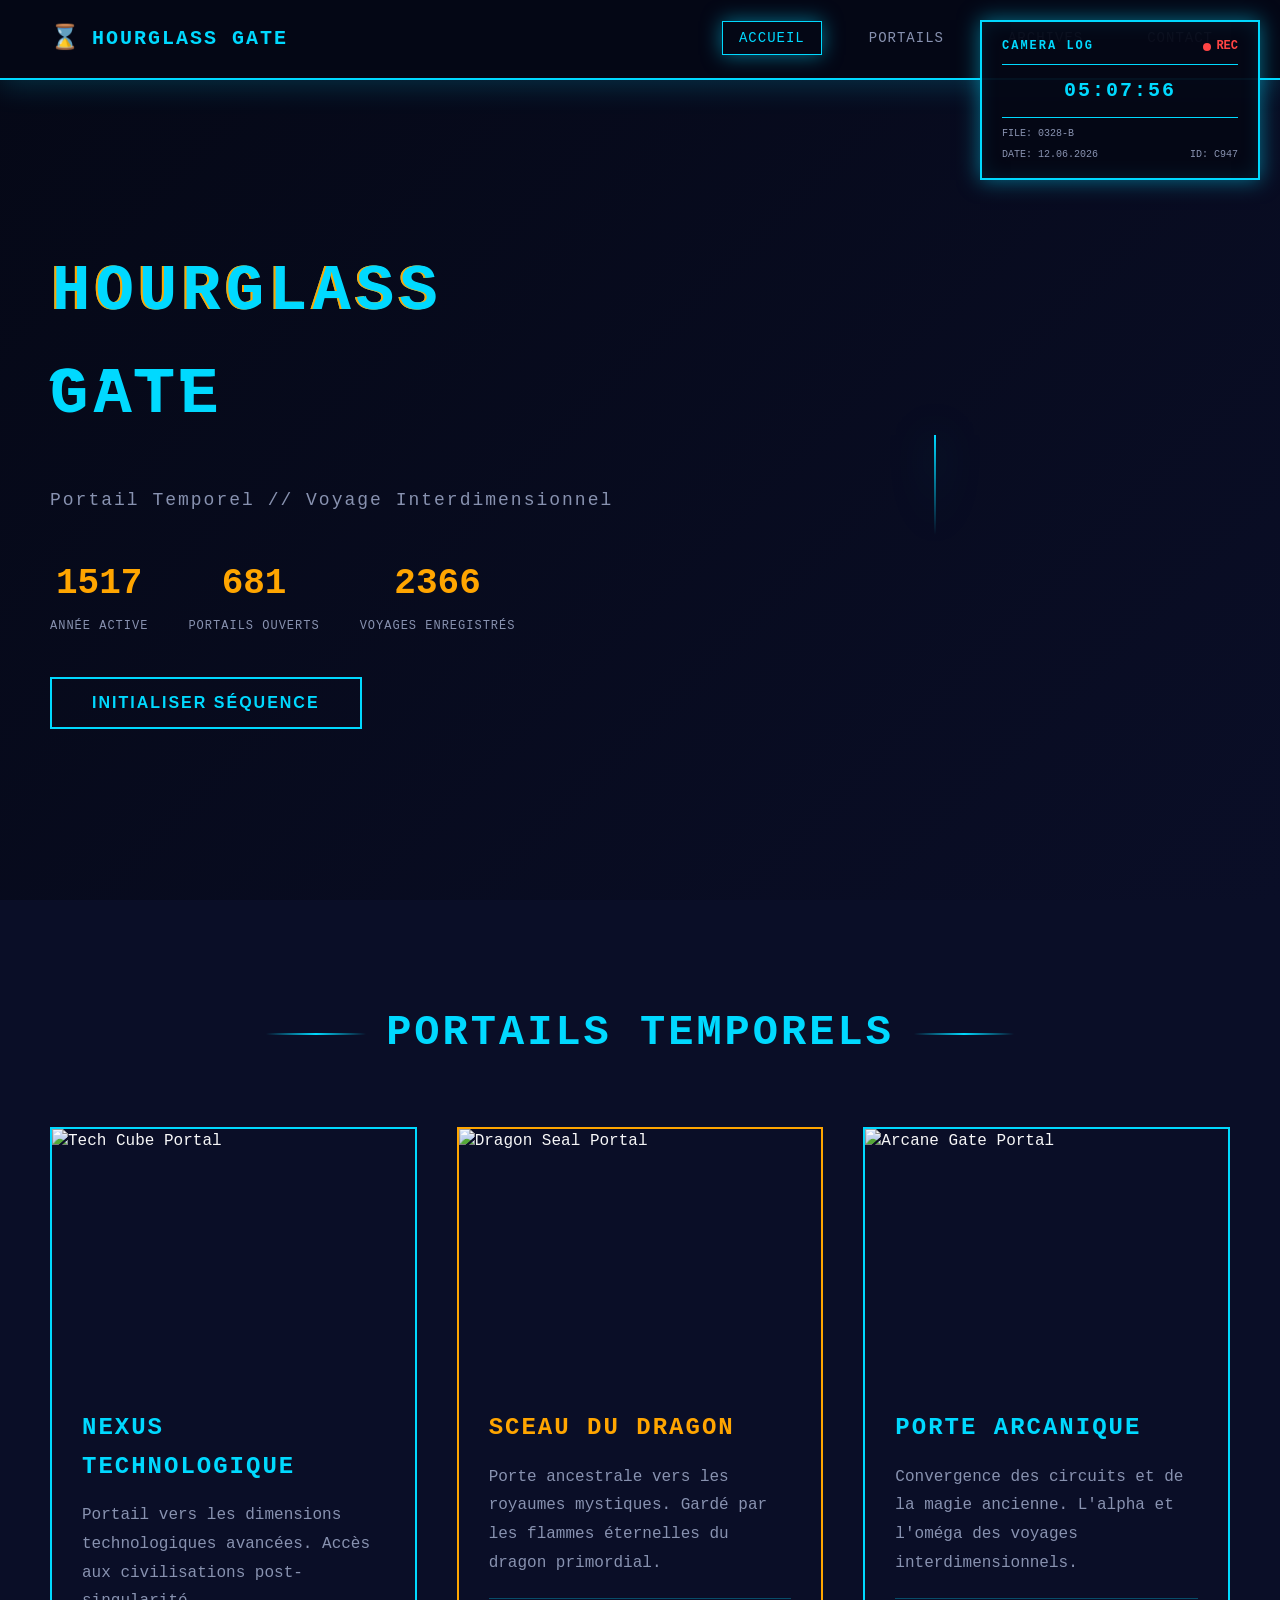
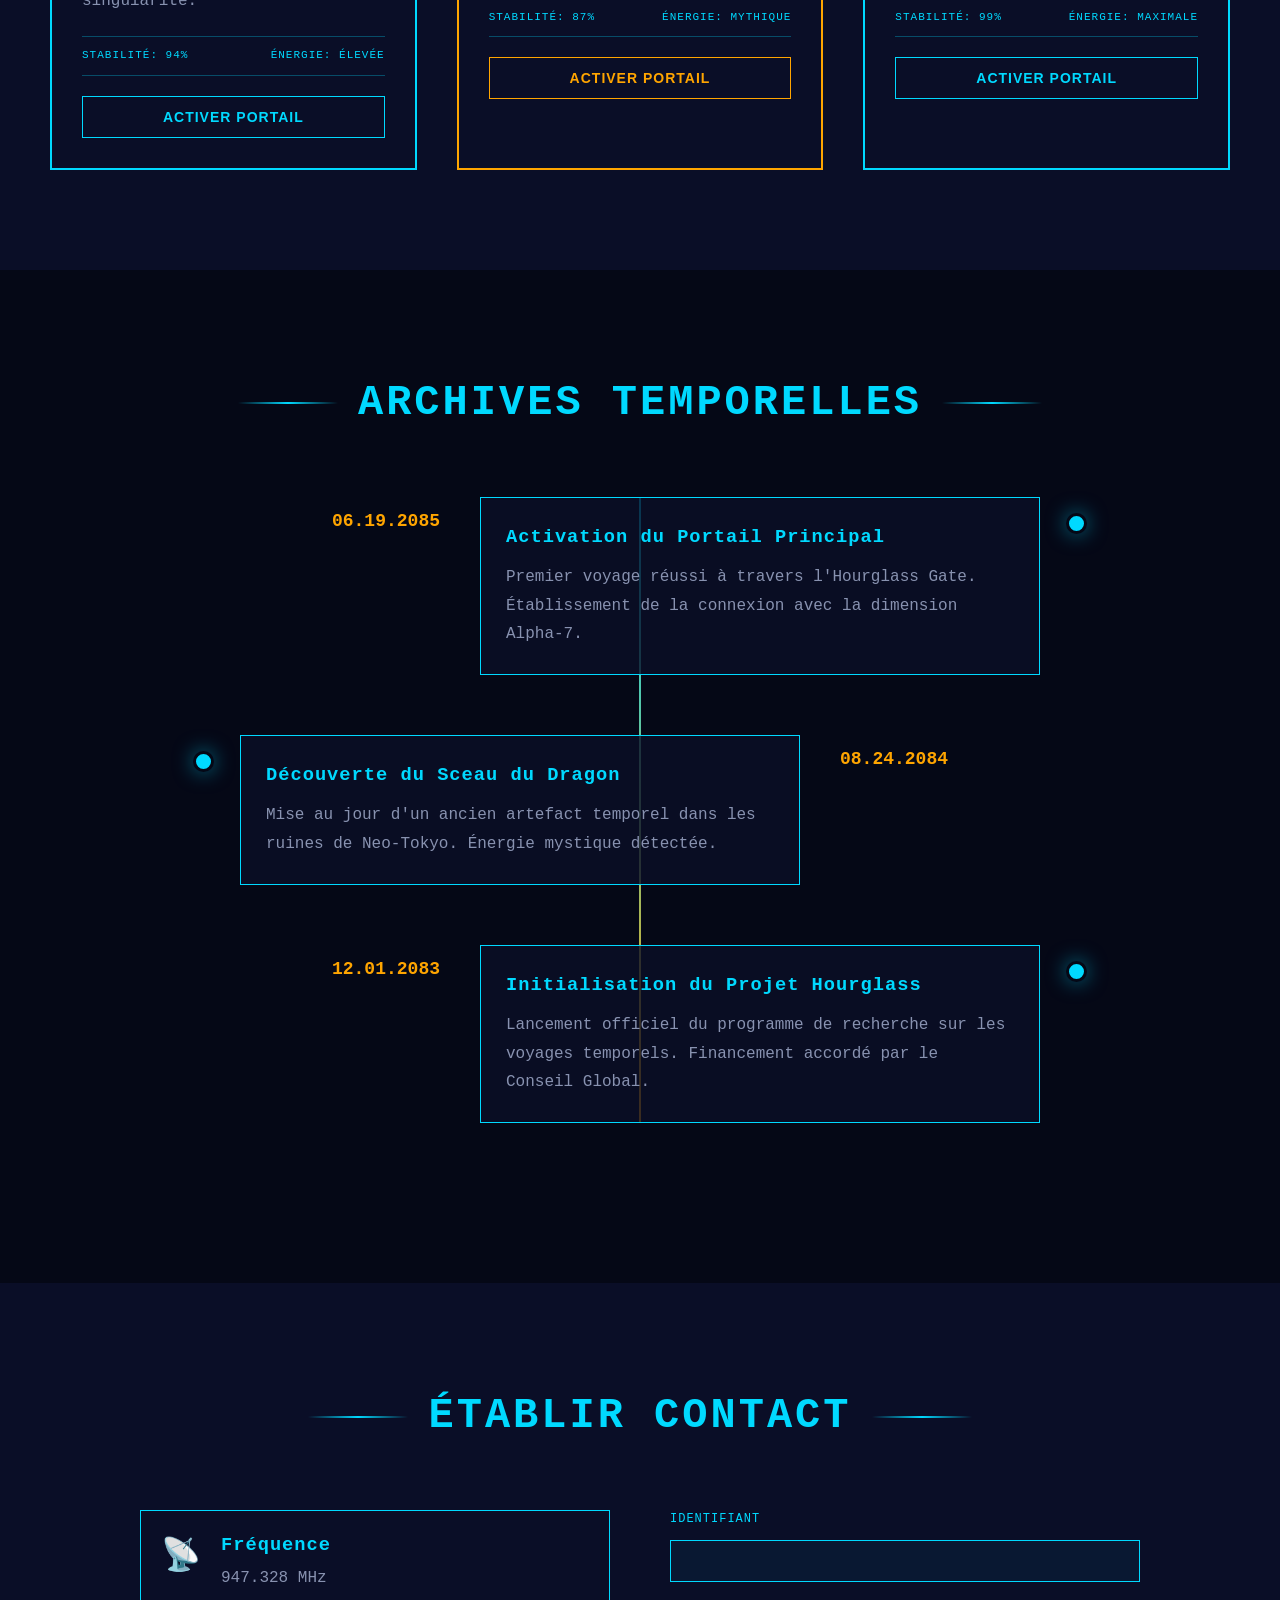
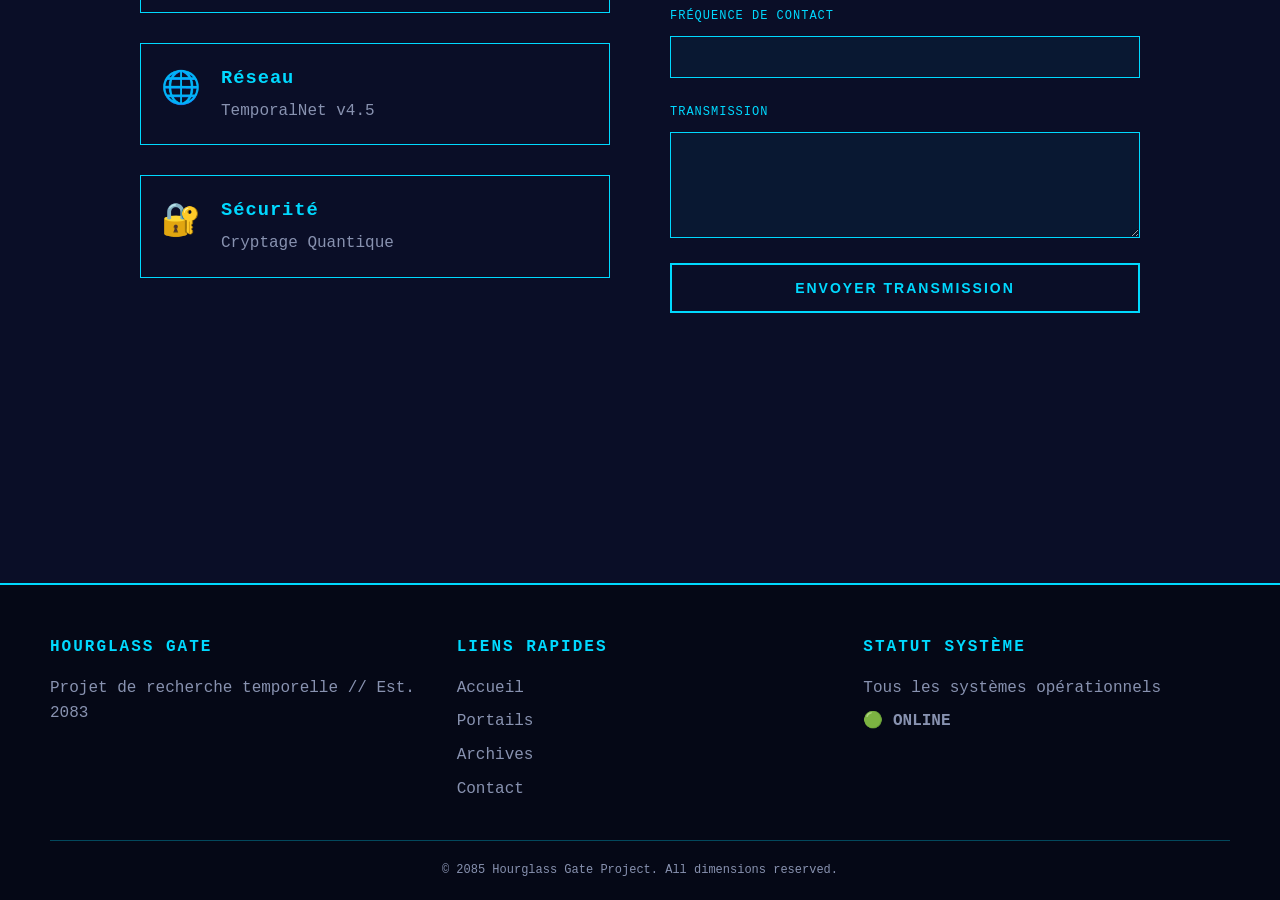
==== commit 213d9af0: "Refonte complète: Design futuriste Hourglass Gate - Suppression de l'ancien design et fichiers exist" ====
--- a/index.html
+++ b/index.html
@@ -3,65 +3,270 @@
 <head>
     <meta charset="UTF-8">
     <meta name="viewport" content="width=device-width, initial-scale=1.0">
-    <title>ANIM'CONNECT - Hourglass Tower</title>
+    <title>HOURGLASS GATE - Portal Temporel</title>
     <link rel="stylesheet" href="styles.css">
-    <link rel="preconnect" href="https://fonts.googleapis.com">
-    <link rel="preconnect" href="https://fonts.gstatic.com" crossorigin>
-    <link href="https://fonts.googleapis.com/css2?family=Orbitron:wght@400;500;600;700;800;900&family=Cinzel:wght@400;500;600;700;800&family=Inter:wght@300;400;500;600;700&display=swap" rel="stylesheet">
 </head>
 <body>
-    <!-- Background Circuit Animation -->
-    <div class="circuit-background"></div>
-
-    <!-- Header avec logo Hourglass Tower -->
-    <header class="header">
-        <div class="header-content">
-            <div class="logo" id="logo-home">
-                <div class="hourglass-icon">⏳</div>
-                <div class="logo-text-container">
-                    <span class="logo-title">ANIM'CONNECT</span>
-                    <span class="logo-subtitle">Hourglass Tower</span>
-                </div>
-            </div>
-            <div class="header-status">
-                <span class="traveler-badge">🧳 Voyageur</span>
-            </div>
-        </div>
-    </header>
-
-    <!-- Navigation Menu -->
-    <nav class="nav-menu">
-        <button class="nav-item active" data-page="tower">
-            <span class="nav-icon">🏛️</span>
-            <span class="nav-label">La Tour</span>
-        </button>
-        <button class="nav-item" data-page="worlds">
-            <span class="nav-icon">🌍</span>
-            <span class="nav-label">Mondes</span>
-        </button>
-        <button class="nav-item" data-page="sagas">
-            <span class="nav-icon">📚</span>
-            <span class="nav-label">Sagas</span>
-        </button>
-        <button class="nav-item" data-page="about">
-            <span class="nav-icon">ℹ️</span>
-            <span class="nav-label">À propos</span>
-        </button>
+    <!-- Camera Log Header -->
+    <div class="camera-log">
+        <div class="log-header">
+            <span class="log-title">CAMERA LOG</span>
+            <span class="rec-indicator">
+                <span class="rec-dot"></span>
+                REC
+            </span>
+        </div>
+        <div class="log-time" id="currentTime">00:00:00</div>
+        <div class="log-footer">
+            <div class="log-file">FILE: <span id="fileNumber">0328-B</span></div>
+            <div class="log-date">DATE: <span id="currentDate"></span></div>
+            <div class="log-id">ID: C947</div>
+        </div>
+    </div>
+
+    <!-- Navigation -->
+    <nav class="main-nav">
+        <div class="nav-brand">
+            <span class="hourglass-icon">⌛</span>
+            <span>HOURGLASS GATE</span>
+        </div>
+        <ul class="nav-menu">
+            <li><a href="#home" class="nav-link active">ACCUEIL</a></li>
+            <li><a href="#portals" class="nav-link">PORTAILS</a></li>
+            <li><a href="#archives" class="nav-link">ARCHIVES</a></li>
+            <li><a href="#contact" class="nav-link">CONTACT</a></li>
+        </ul>
     </nav>
 
-    <!-- Main Content Area (contenu dynamique) -->
-    <main class="main-content" id="app">
-        <!-- Le contenu sera injecté dynamiquement ici par JavaScript -->
-    </main>
+    <!-- Particles Background -->
+    <canvas id="particles-canvas"></canvas>
+
+    <!-- Hero Section -->
+    <section id="home" class="hero-section">
+        <div class="hero-content">
+            <div class="glitch-wrapper">
+                <h1 class="hero-title glitch" data-text="HOURGLASS GATE">HOURGLASS GATE</h1>
+            </div>
+            <p class="hero-subtitle">Portail Temporel // Voyage Interdimensionnel</p>
+            <div class="hero-stats">
+                <div class="stat-item">
+                    <div class="stat-value" data-target="2085">0</div>
+                    <div class="stat-label">ANNÉE ACTIVE</div>
+                </div>
+                <div class="stat-item">
+                    <div class="stat-value" data-target="947">0</div>
+                    <div class="stat-label">PORTAILS OUVERTS</div>
+                </div>
+                <div class="stat-item">
+                    <div class="stat-value" data-target="3287">0</div>
+                    <div class="stat-label">VOYAGES ENREGISTRÉS</div>
+                </div>
+            </div>
+            <button class="cta-button">
+                <span>INITIALISER SÉQUENCE</span>
+                <span class="button-glow"></span>
+            </button>
+        </div>
+        <div class="hero-hourglass">
+            <div class="hourglass-container">
+                <div class="sand-flow"></div>
+            </div>
+        </div>
+    </section>
+
+    <!-- Portals Section -->
+    <section id="portals" class="portals-section">
+        <h2 class="section-title">
+            <span class="title-line"></span>
+            PORTAILS TEMPORELS
+            <span class="title-line"></span>
+        </h2>
+
+        <div class="portals-grid">
+            <!-- Portal Card 1 - Tech Cube -->
+            <div class="portal-card" data-portal="tech">
+                <div class="card-border"></div>
+                <div class="card-glow"></div>
+                <div class="card-image-container">
+                    <img src="assets/images/tech-cube.jpg" alt="Tech Cube Portal" class="card-image">
+                    <div class="card-overlay"></div>
+                </div>
+                <div class="card-content">
+                    <h3 class="card-title">NEXUS TECHNOLOGIQUE</h3>
+                    <p class="card-description">
+                        Portail vers les dimensions technologiques avancées.
+                        Accès aux civilisations post-singularité.
+                    </p>
+                    <div class="card-stats">
+                        <span class="card-stat">STABILITÉ: 94%</span>
+                        <span class="card-stat">ÉNERGIE: ÉLEVÉE</span>
+                    </div>
+                    <button class="card-button">ACTIVER PORTAIL</button>
+                </div>
+            </div>
+
+            <!-- Portal Card 2 - Dragon Seal -->
+            <div class="portal-card" data-portal="mystical">
+                <div class="card-border"></div>
+                <div class="card-glow"></div>
+                <div class="card-image-container">
+                    <img src="assets/images/dragon-seal.jpg" alt="Dragon Seal Portal" class="card-image">
+                    <div class="card-overlay"></div>
+                </div>
+                <div class="card-content">
+                    <h3 class="card-title">SCEAU DU DRAGON</h3>
+                    <p class="card-description">
+                        Porte ancestrale vers les royaumes mystiques.
+                        Gardé par les flammes éternelles du dragon primordial.
+                    </p>
+                    <div class="card-stats">
+                        <span class="card-stat">STABILITÉ: 87%</span>
+                        <span class="card-stat">ÉNERGIE: MYTHIQUE</span>
+                    </div>
+                    <button class="card-button">ACTIVER PORTAIL</button>
+                </div>
+            </div>
+
+            <!-- Portal Card 3 - Arcane Gate -->
+            <div class="portal-card" data-portal="arcane">
+                <div class="card-border"></div>
+                <div class="card-glow"></div>
+                <div class="card-image-container">
+                    <img src="assets/images/arcane-card.jpg" alt="Arcane Gate Portal" class="card-image">
+                    <div class="card-overlay"></div>
+                </div>
+                <div class="card-content">
+                    <h3 class="card-title">PORTE ARCANIQUE</h3>
+                    <p class="card-description">
+                        Convergence des circuits et de la magie ancienne.
+                        L'alpha et l'oméga des voyages interdimensionnels.
+                    </p>
+                    <div class="card-stats">
+                        <span class="card-stat">STABILITÉ: 99%</span>
+                        <span class="card-stat">ÉNERGIE: MAXIMALE</span>
+                    </div>
+                    <button class="card-button">ACTIVER PORTAIL</button>
+                </div>
+            </div>
+        </div>
+    </section>
+
+    <!-- Timeline Section -->
+    <section id="archives" class="timeline-section">
+        <h2 class="section-title">
+            <span class="title-line"></span>
+            ARCHIVES TEMPORELLES
+            <span class="title-line"></span>
+        </h2>
+
+        <div class="timeline">
+            <div class="timeline-item">
+                <div class="timeline-date">06.19.2085</div>
+                <div class="timeline-content">
+                    <h3>Activation du Portail Principal</h3>
+                    <p>Premier voyage réussi à travers l'Hourglass Gate. Établissement de la connexion avec la dimension Alpha-7.</p>
+                </div>
+            </div>
+
+            <div class="timeline-item">
+                <div class="timeline-date">08.24.2084</div>
+                <div class="timeline-content">
+                    <h3>Découverte du Sceau du Dragon</h3>
+                    <p>Mise au jour d'un ancien artefact temporel dans les ruines de Neo-Tokyo. Énergie mystique détectée.</p>
+                </div>
+            </div>
+
+            <div class="timeline-item">
+                <div class="timeline-date">12.01.2083</div>
+                <div class="timeline-content">
+                    <h3>Initialisation du Projet Hourglass</h3>
+                    <p>Lancement officiel du programme de recherche sur les voyages temporels. Financement accordé par le Conseil Global.</p>
+                </div>
+            </div>
+        </div>
+    </section>
+
+    <!-- Contact Section -->
+    <section id="contact" class="contact-section">
+        <h2 class="section-title">
+            <span class="title-line"></span>
+            ÉTABLIR CONTACT
+            <span class="title-line"></span>
+        </h2>
+
+        <div class="contact-container">
+            <div class="contact-info">
+                <div class="info-item">
+                    <div class="info-icon">📡</div>
+                    <div class="info-content">
+                        <h3>Fréquence</h3>
+                        <p>947.328 MHz</p>
+                    </div>
+                </div>
+                <div class="info-item">
+                    <div class="info-icon">🌐</div>
+                    <div class="info-content">
+                        <h3>Réseau</h3>
+                        <p>TemporalNet v4.5</p>
+                    </div>
+                </div>
+                <div class="info-item">
+                    <div class="info-icon">🔐</div>
+                    <div class="info-content">
+                        <h3>Sécurité</h3>
+                        <p>Cryptage Quantique</p>
+                    </div>
+                </div>
+            </div>
+
+            <form class="contact-form">
+                <div class="form-group">
+                    <label for="name">IDENTIFIANT</label>
+                    <input type="text" id="name" name="name" required>
+                </div>
+                <div class="form-group">
+                    <label for="email">FRÉQUENCE DE CONTACT</label>
+                    <input type="email" id="email" name="email" required>
+                </div>
+                <div class="form-group">
+                    <label for="message">TRANSMISSION</label>
+                    <textarea id="message" name="message" rows="5" required></textarea>
+                </div>
+                <button type="submit" class="form-button">
+                    <span>ENVOYER TRANSMISSION</span>
+                    <span class="button-glow"></span>
+                </button>
+            </form>
+        </div>
+    </section>
 
     <!-- Footer -->
     <footer class="footer">
         <div class="footer-content">
-            <span class="footer-text">⏳ Chaque seconde compte dans l'Hourglass Tower ⏳</span>
+            <div class="footer-section">
+                <h4>HOURGLASS GATE</h4>
+                <p>Projet de recherche temporelle // Est. 2083</p>
+            </div>
+            <div class="footer-section">
+                <h4>LIENS RAPIDES</h4>
+                <ul>
+                    <li><a href="#home">Accueil</a></li>
+                    <li><a href="#portals">Portails</a></li>
+                    <li><a href="#archives">Archives</a></li>
+                    <li><a href="#contact">Contact</a></li>
+                </ul>
+            </div>
+            <div class="footer-section">
+                <h4>STATUT SYSTÈME</h4>
+                <p>Tous les systèmes opérationnels</p>
+                <p class="status-indicator">🟢 ONLINE</p>
+            </div>
+        </div>
+        <div class="footer-bottom">
+            <p>&copy; 2085 Hourglass Gate Project. All dimensions reserved.</p>
         </div>
     </footer>
 
-    <!-- Scripts -->
-    <script src="tower.js" type="module"></script>
+    <script src="app.js"></script>
 </body>
 </html>
--- a/styles.css
+++ b/styles.css
@@ -1,1044 +1,915 @@
-/* ==================== */
-/* VARIABLES CSS        */
-/* ==================== */
+/* ==========================================
+   HOURGLASS GATE - Futuristic Cyberpunk Theme
+   ========================================== */
+
+/* CSS Variables */
 :root {
-    /* Couleurs principales - Thème Hourglass Tower */
-    --gold-primary: #d4af37;
-    --gold-light: #ffd700;
-    --gold-dark: #b8860b;
-    --blue-primary: #00d4ff;
-    --blue-dark: #0099cc;
-    --blue-light: #33ddff;
-    --purple-accent: #9333ea;
-    --purple-light: #c084fc;
-
-    /* Couleurs de fond */
-    --bg-darkest: #050814;
-    --bg-dark: #0a0e27;
-    --bg-medium: #0f172a;
-    --bg-card: rgba(15, 23, 42, 0.85);
-    --bg-card-hover: rgba(20, 30, 55, 0.95);
-
-    /* Couleurs de texte */
-    --text-primary: #e2e8f0;
-    --text-secondary: #cbd5e1;
-    --text-muted: #94a3b8;
-    --text-gold: var(--gold-light);
-
-    /* Bordures et effets */
-    --border-color: rgba(212, 175, 55, 0.2);
-    --border-glow-gold: rgba(212, 175, 55, 0.5);
-    --border-glow-blue: rgba(0, 212, 255, 0.5);
-    --shadow-sm: 0 2px 8px rgba(0, 0, 0, 0.3);
-    --shadow-md: 0 4px 16px rgba(0, 0, 0, 0.4);
-    --shadow-lg: 0 8px 32px rgba(0, 0, 0, 0.6);
-    --shadow-glow-gold: 0 0 20px rgba(212, 175, 55, 0.3);
-    --shadow-glow-blue: 0 0 20px rgba(0, 212, 255, 0.3);
-
-    /* Espacements */
-    --header-height: 70px;
-    --footer-height: 60px;
-    --nav-height: 80px;
-    --spacing-xs: 0.5rem;
-    --spacing-sm: 1rem;
-    --spacing-md: 1.5rem;
-    --spacing-lg: 2rem;
-    --spacing-xl: 3rem;
-
-    /* Transitions */
-    --transition-fast: 0.2s ease;
-    --transition-normal: 0.3s ease;
-    --transition-slow: 0.5s ease;
-
-    /* Border radius */
-    --radius-sm: 8px;
-    --radius-md: 12px;
-    --radius-lg: 16px;
-    --radius-xl: 24px;
-}
-
-/* ==================== */
-/* RESET ET BASE        */
-/* ==================== */
+    --primary-cyan: #00d9ff;
+    --primary-gold: #ffa500;
+    --dark-bg: #0a0e27;
+    --darker-bg: #050816;
+    --card-bg: rgba(10, 14, 39, 0.8);
+    --text-primary: #ffffff;
+    --text-secondary: #8892b0;
+    --glow-cyan: 0 0 20px rgba(0, 217, 255, 0.5);
+    --glow-gold: 0 0 20px rgba(255, 165, 0, 0.5);
+    --border-width: 2px;
+    --transition: all 0.3s cubic-bezier(0.4, 0, 0.2, 1);
+}
+
+/* Reset & Base Styles */
 * {
     margin: 0;
     padding: 0;
     box-sizing: border-box;
 }
 
+body {
+    font-family: 'Courier New', monospace;
+    background: var(--darker-bg);
+    color: var(--text-primary);
+    overflow-x: hidden;
+    line-height: 1.6;
+}
+
 html {
     scroll-behavior: smooth;
 }
 
-body {
-    font-family: 'Inter', -apple-system, BlinkMacSystemFont, 'Segoe UI', Roboto, sans-serif;
-    background: radial-gradient(ellipse at top, #0f172a 0%, #050814 50%, #000000 100%);
-    background-attachment: fixed;
-    color: var(--text-primary);
-    line-height: 1.6;
-    overflow-x: hidden;
-    min-height: 100vh;
-    position: relative;
-}
-
-/* ==================== */
-/* CIRCUIT BACKGROUND   */
-/* ==================== */
-.circuit-background {
+/* Particles Canvas */
+#particles-canvas {
     position: fixed;
     top: 0;
     left: 0;
     width: 100%;
     height: 100%;
     z-index: 0;
-    opacity: 0.15;
-    background-image:
-        repeating-linear-gradient(
-            0deg,
-            transparent,
-            transparent 40px,
-            var(--gold-primary) 40px,
-            var(--gold-primary) 41px
-        ),
-        repeating-linear-gradient(
-            90deg,
-            transparent,
-            transparent 40px,
-            var(--gold-primary) 40px,
-            var(--gold-primary) 41px
-        ),
-        radial-gradient(
-            circle at 20% 30%,
-            var(--blue-primary) 0%,
-            transparent 3px
-        ),
-        radial-gradient(
-            circle at 80% 70%,
-            var(--gold-primary) 0%,
-            transparent 3px
-        );
-    background-size: 120px 120px, 120px 120px, 120px 120px, 120px 120px;
-    animation: circuitPulse 20s ease-in-out infinite;
     pointer-events: none;
 }
 
-@keyframes circuitPulse {
-    0%, 100% { opacity: 0.1; }
-    50% { opacity: 0.2; }
-}
-
-/* ==================== */
-/* HEADER               */
-/* ==================== */
-.header {
-    height: var(--header-height);
-    background: linear-gradient(180deg, rgba(10, 14, 39, 0.98) 0%, rgba(10, 14, 39, 0.95) 100%);
-    backdrop-filter: blur(20px);
-    border-bottom: 2px solid var(--border-color);
-    box-shadow: var(--shadow-md), 0 1px 30px rgba(212, 175, 55, 0.1);
-    position: sticky;
+/* Camera Log Header */
+.camera-log {
+    position: fixed;
+    top: 20px;
+    right: 20px;
+    background: rgba(5, 8, 22, 0.95);
+    border: var(--border-width) solid var(--primary-cyan);
+    padding: 15px 20px;
+    z-index: 1000;
+    font-size: 12px;
+    min-width: 280px;
+    box-shadow: var(--glow-cyan), inset 0 0 20px rgba(0, 217, 255, 0.1);
+    animation: scanlines 2s linear infinite;
+}
+
+.log-header {
+    display: flex;
+    justify-content: space-between;
+    align-items: center;
+    margin-bottom: 10px;
+    padding-bottom: 8px;
+    border-bottom: 1px solid var(--primary-cyan);
+}
+
+.log-title {
+    color: var(--primary-cyan);
+    font-weight: bold;
+    letter-spacing: 2px;
+}
+
+.rec-indicator {
+    display: flex;
+    align-items: center;
+    gap: 5px;
+    color: #ff4444;
+    font-weight: bold;
+}
+
+.rec-dot {
+    width: 8px;
+    height: 8px;
+    background: #ff4444;
+    border-radius: 50%;
+    animation: blink 1s infinite;
+}
+
+.log-time {
+    font-size: 20px;
+    text-align: center;
+    color: var(--primary-cyan);
+    font-weight: bold;
+    margin: 10px 0;
+    letter-spacing: 2px;
+}
+
+.log-footer {
+    display: grid;
+    grid-template-columns: 1fr 1fr;
+    gap: 5px;
+    font-size: 10px;
+    color: var(--text-secondary);
+    padding-top: 8px;
+    border-top: 1px solid var(--primary-cyan);
+}
+
+.log-file {
+    grid-column: 1 / -1;
+}
+
+.log-id {
+    text-align: right;
+}
+
+/* Navigation */
+.main-nav {
+    position: fixed;
     top: 0;
-    z-index: 1000;
-}
-
-.header-content {
-    max-width: 1600px;
-    margin: 0 auto;
-    height: 100%;
-    padding: 0 var(--spacing-lg);
+    left: 0;
+    width: 100%;
+    background: rgba(5, 8, 22, 0.95);
+    border-bottom: var(--border-width) solid var(--primary-cyan);
+    padding: 20px 50px;
+    display: flex;
+    justify-content: space-between;
+    align-items: center;
+    z-index: 999;
+    backdrop-filter: blur(10px);
+    box-shadow: 0 5px 30px rgba(0, 217, 255, 0.2);
+}
+
+.nav-brand {
+    display: flex;
+    align-items: center;
+    gap: 10px;
+    font-size: 20px;
+    font-weight: bold;
+    color: var(--primary-cyan);
+    letter-spacing: 2px;
+}
+
+.hourglass-icon {
+    font-size: 24px;
+    animation: rotate-hourglass 4s ease-in-out infinite;
+}
+
+.nav-menu {
+    display: flex;
+    list-style: none;
+    gap: 30px;
+}
+
+.nav-link {
+    color: var(--text-secondary);
+    text-decoration: none;
+    padding: 8px 16px;
+    border: 1px solid transparent;
+    transition: var(--transition);
+    letter-spacing: 1px;
+    font-size: 14px;
+    position: relative;
+}
+
+.nav-link:hover,
+.nav-link.active {
+    color: var(--primary-cyan);
+    border-color: var(--primary-cyan);
+    box-shadow: var(--glow-cyan);
+}
+
+/* Hero Section */
+.hero-section {
+    min-height: 100vh;
     display: flex;
     align-items: center;
     justify-content: space-between;
-}
-
-.logo {
-    display: flex;
-    align-items: center;
-    gap: var(--spacing-md);
+    padding: 120px 50px 50px;
+    position: relative;
+    z-index: 1;
+    background: linear-gradient(135deg, var(--darker-bg) 0%, var(--dark-bg) 100%);
+}
+
+.hero-content {
+    flex: 1;
+    max-width: 600px;
+}
+
+.glitch-wrapper {
+    margin-bottom: 20px;
+}
+
+.hero-title {
+    font-size: 64px;
+    font-weight: bold;
+    color: var(--primary-cyan);
+    text-transform: uppercase;
+    letter-spacing: 5px;
+    margin-bottom: 20px;
+    position: relative;
+    display: inline-block;
+}
+
+.glitch {
+    animation: glitch 3s infinite;
+}
+
+.glitch::before,
+.glitch::after {
+    content: attr(data-text);
+    position: absolute;
+    top: 0;
+    left: 0;
+    width: 100%;
+    height: 100%;
+}
+
+.glitch::before {
+    left: 2px;
+    text-shadow: -2px 0 var(--primary-gold);
+    clip: rect(24px, 550px, 90px, 0);
+    animation: glitch-anim 2s infinite linear alternate-reverse;
+}
+
+.glitch::after {
+    left: -2px;
+    text-shadow: -2px 0 var(--primary-cyan);
+    clip: rect(85px, 550px, 140px, 0);
+    animation: glitch-anim 2.5s infinite linear alternate-reverse;
+}
+
+.hero-subtitle {
+    font-size: 18px;
+    color: var(--text-secondary);
+    margin-bottom: 40px;
+    letter-spacing: 2px;
+}
+
+.hero-stats {
+    display: flex;
+    gap: 40px;
+    margin-bottom: 40px;
+}
+
+.stat-item {
+    text-align: center;
+}
+
+.stat-value {
+    font-size: 36px;
+    font-weight: bold;
+    color: var(--primary-gold);
+    margin-bottom: 5px;
+}
+
+.stat-label {
+    font-size: 12px;
+    color: var(--text-secondary);
+    letter-spacing: 1px;
+}
+
+.cta-button {
+    background: transparent;
+    border: var(--border-width) solid var(--primary-cyan);
+    color: var(--primary-cyan);
+    padding: 15px 40px;
+    font-size: 16px;
+    font-weight: bold;
     cursor: pointer;
-    transition: var(--transition-normal);
-}
-
-.logo:hover {
+    position: relative;
+    overflow: hidden;
+    transition: var(--transition);
+    letter-spacing: 2px;
+}
+
+.cta-button:hover {
+    color: var(--darker-bg);
+    box-shadow: var(--glow-cyan);
     transform: translateY(-2px);
 }
 
-.hourglass-icon {
-    font-size: 2.5rem;
-    filter: drop-shadow(0 0 15px var(--gold-primary));
-    animation: hourglassRotate 4s ease-in-out infinite;
-}
-
-@keyframes hourglassRotate {
-    0%, 100% { transform: rotate(0deg); }
-    50% { transform: rotate(180deg); }
-}
-
-.logo-text-container {
-    display: flex;
-    flex-direction: column;
-    gap: 0.2rem;
-}
-
-.logo-title {
-    font-family: 'Orbitron', sans-serif;
-    font-weight: 800;
-    font-size: 1.5rem;
-    background: linear-gradient(135deg, var(--gold-light), var(--gold-primary), var(--blue-primary));
-    -webkit-background-clip: text;
-    -webkit-text-fill-color: transparent;
-    background-clip: text;
-    letter-spacing: 2px;
-}
-
-.logo-subtitle {
-    font-family: 'Cinzel', serif;
-    font-size: 0.75rem;
-    color: var(--text-secondary);
-    letter-spacing: 3px;
-    text-transform: uppercase;
-}
-
-.header-status {
-    display: flex;
-    align-items: center;
-    gap: var(--spacing-sm);
-}
-
-.traveler-badge {
-    padding: var(--spacing-xs) var(--spacing-md);
-    background: linear-gradient(135deg, rgba(212, 175, 55, 0.15), rgba(0, 212, 255, 0.15));
-    border: 1px solid var(--border-color);
-    border-radius: var(--radius-md);
-    font-size: 0.85rem;
-    font-weight: 600;
-    color: var(--text-gold);
-    box-shadow: var(--shadow-glow-gold);
-}
-
-/* ==================== */
-/* NAVIGATION MENU      */
-/* ==================== */
-.nav-menu {
-    height: var(--nav-height);
-    background: linear-gradient(180deg, rgba(10, 14, 39, 0.95) 0%, rgba(10, 14, 39, 0.9) 100%);
-    backdrop-filter: blur(15px);
-    border-bottom: 1px solid var(--border-color);
-    display: flex;
-    justify-content: center;
-    align-items: center;
-    gap: var(--spacing-md);
-    padding: 0 var(--spacing-lg);
-    position: sticky;
-    top: var(--header-height);
-    z-index: 999;
-}
-
-.nav-item {
-    background: var(--bg-card);
-    border: 2px solid var(--border-color);
-    border-radius: var(--radius-lg);
-    padding: var(--spacing-sm) var(--spacing-lg);
-    display: flex;
-    flex-direction: column;
-    align-items: center;
-    gap: 0.3rem;
-    min-width: 110px;
-    cursor: pointer;
-    transition: all var(--transition-normal);
-    color: var(--text-secondary);
-    font-size: 0.9rem;
-    font-weight: 600;
-    position: relative;
-    overflow: hidden;
-}
-
-.nav-item::before {
-    content: '';
+.button-glow {
     position: absolute;
     top: 0;
     left: -100%;
     width: 100%;
     height: 100%;
-    background: linear-gradient(90deg, transparent, rgba(212, 175, 55, 0.1), transparent);
-    transition: left var(--transition-slow);
-}
-
-.nav-item:hover::before {
-    left: 100%;
-}
-
-.nav-item:hover {
-    background: var(--bg-card-hover);
-    border-color: var(--gold-primary);
-    transform: translateY(-5px);
-    box-shadow: var(--shadow-glow-gold), var(--shadow-md);
-    color: var(--text-gold);
-}
-
-.nav-item.active {
-    background: linear-gradient(135deg, rgba(212, 175, 55, 0.2), rgba(0, 212, 255, 0.1));
-    border-color: var(--gold-primary);
-    color: var(--gold-light);
-    box-shadow: var(--shadow-glow-gold);
-}
-
-.nav-icon {
-    font-size: 1.8rem;
-    filter: drop-shadow(0 0 8px currentColor);
-}
-
-.nav-label {
-    font-size: 0.85rem;
-    font-weight: 700;
-    letter-spacing: 1px;
-}
-
-/* ==================== */
-/* MAIN CONTENT         */
-/* ==================== */
-.main-content {
-    min-height: calc(100vh - var(--header-height) - var(--nav-height) - var(--footer-height));
-    max-width: 1600px;
-    margin: 0 auto;
-    padding: var(--spacing-xl) var(--spacing-lg);
-    position: relative;
-    z-index: 1;
-}
-
-/* ==================== */
-/* FOOTER               */
-/* ==================== */
-.footer {
-    height: var(--footer-height);
-    background: linear-gradient(180deg, rgba(10, 14, 39, 0.9) 0%, rgba(5, 8, 20, 0.98) 100%);
-    backdrop-filter: blur(20px);
-    border-top: 2px solid var(--border-color);
-    box-shadow: 0 -4px 20px rgba(0, 0, 0, 0.5), 0 -1px 30px rgba(212, 175, 55, 0.1);
-    position: relative;
-    z-index: 1000;
-}
-
-.footer-content {
-    max-width: 1600px;
-    margin: 0 auto;
-    height: 100%;
-    padding: 0 var(--spacing-lg);
-    display: flex;
+    background: var(--primary-cyan);
+    transition: left 0.5s;
+    z-index: -1;
+}
+
+.cta-button:hover .button-glow {
+    left: 0;
+}
+
+/* Hero Hourglass */
+.hero-hourglass {
+    flex: 1;
+    display: flex;
+    justify-content: center;
     align-items: center;
-    justify-content: center;
-}
-
-.footer-text {
-    font-family: 'Cinzel', serif;
-    font-size: 0.9rem;
-    color: var(--text-secondary);
-    letter-spacing: 2px;
-}
-
-/* ==================== */
-/* PAGE TOWER (HOME)    */
-/* ==================== */
-.tower-page {
-    text-align: center;
-    animation: fadeIn 0.8s ease;
-}
-
-.tower-hero {
-    padding: var(--spacing-xl) 0;
-    margin-bottom: var(--spacing-xl);
-}
-
-.tower-title {
-    font-family: 'Cinzel', serif;
-    font-size: 4rem;
-    font-weight: 800;
-    margin-bottom: var(--spacing-md);
-    background: linear-gradient(135deg, var(--gold-light) 0%, var(--gold-primary) 50%, var(--blue-primary) 100%);
-    -webkit-background-clip: text;
-    -webkit-text-fill-color: transparent;
-    background-clip: text;
-    text-shadow: 0 0 60px rgba(212, 175, 55, 0.3);
-    animation: titleGlow 3s ease-in-out infinite;
-    letter-spacing: 4px;
-}
-
-@keyframes titleGlow {
-    0%, 100% { filter: drop-shadow(0 0 20px rgba(212, 175, 55, 0.4)); }
-    50% { filter: drop-shadow(0 0 40px rgba(212, 175, 55, 0.7)); }
-}
-
-.tower-subtitle {
-    font-family: 'Orbitron', sans-serif;
-    font-size: 1.3rem;
-    color: var(--text-secondary);
-    margin-bottom: var(--spacing-sm);
-    letter-spacing: 2px;
-}
-
-.tower-description {
-    font-size: 1.1rem;
-    color: var(--text-muted);
-    max-width: 800px;
-    margin: 0 auto var(--spacing-xl);
-    line-height: 1.8;
-}
-
-.tower-intro {
-    background: var(--bg-card);
-    border: 2px solid var(--border-color);
-    border-radius: var(--radius-xl);
-    padding: var(--spacing-xl);
-    margin-bottom: var(--spacing-xl);
-    box-shadow: var(--shadow-lg), var(--shadow-glow-gold);
-}
-
-.tower-intro h2 {
-    font-family: 'Cinzel', serif;
-    font-size: 1.8rem;
-    color: var(--text-gold);
-    margin-bottom: var(--spacing-md);
-}
-
-.tower-intro p {
-    color: var(--text-secondary);
-    line-height: 1.8;
-    margin-bottom: var(--spacing-sm);
-}
-
-.worlds-preview {
-    margin-top: var(--spacing-xl);
-}
-
-.section-title {
-    font-family: 'Cinzel', serif;
-    font-size: 2.5rem;
-    font-weight: 700;
-    color: var(--text-gold);
-    margin-bottom: var(--spacing-lg);
-    text-align: center;
-}
-
-/* ==================== */
-/* WORLDS GRID          */
-/* ==================== */
-.worlds-grid {
-    display: grid;
-    grid-template-columns: repeat(auto-fit, minmax(320px, 1fr));
-    gap: var(--spacing-lg);
-    margin-top: var(--spacing-xl);
-}
-
-.world-door {
-    background: var(--bg-card);
-    border: 3px solid var(--border-color);
-    border-radius: var(--radius-xl);
-    padding: var(--spacing-lg);
-    cursor: pointer;
-    transition: all var(--transition-normal);
-    position: relative;
-    overflow: hidden;
-}
-
-.world-door::before {
-    content: '';
+}
+
+.hourglass-container {
+    width: 300px;
+    height: 400px;
+    background: url('assets/images/hourglass.jpg') center/contain no-repeat;
+    position: relative;
+    filter: drop-shadow(var(--glow-cyan));
+    animation: float 6s ease-in-out infinite;
+}
+
+.sand-flow {
     position: absolute;
     top: 50%;
     left: 50%;
-    width: 0;
-    height: 0;
-    border-radius: 50%;
-    background: radial-gradient(circle, rgba(212, 175, 55, 0.1), transparent);
     transform: translate(-50%, -50%);
-    transition: width 0.5s ease, height 0.5s ease;
-}
-
-.world-door:hover::before {
-    width: 300%;
-    height: 300%;
-}
-
-.world-door:hover {
-    transform: translateY(-10px) scale(1.02);
-    border-color: var(--gold-primary);
-    box-shadow: var(--shadow-glow-gold), var(--shadow-lg);
-}
-
-.door-icon {
-    font-size: 3rem;
-    margin-bottom: var(--spacing-sm);
-    filter: drop-shadow(0 0 10px currentColor);
+    width: 2px;
+    height: 100px;
+    background: linear-gradient(to bottom, var(--primary-cyan), transparent);
+    animation: sand-animation 2s linear infinite;
+}
+
+/* Section Title */
+.section-title {
+    font-size: 42px;
+    text-align: center;
+    color: var(--primary-cyan);
+    margin-bottom: 60px;
+    letter-spacing: 3px;
+    display: flex;
+    align-items: center;
+    justify-content: center;
+    gap: 20px;
+}
+
+.title-line {
+    width: 100px;
+    height: 2px;
+    background: linear-gradient(to right, transparent, var(--primary-cyan), transparent);
+}
+
+/* Portals Section */
+.portals-section {
+    min-height: 100vh;
+    padding: 100px 50px;
     position: relative;
     z-index: 1;
-}
-
-.world-icon {
-    font-size: 3.5rem;
-    margin-bottom: var(--spacing-sm);
-    filter: drop-shadow(0 0 15px currentColor);
-    position: relative;
-    z-index: 1;
-}
-
-.world-name {
-    font-family: 'Cinzel', serif;
-    font-size: 1.5rem;
-    font-weight: 700;
-    margin-bottom: var(--spacing-sm);
-    color: var(--text-primary);
-    position: relative;
-    z-index: 1;
-}
-
-.world-description {
-    font-size: 0.95rem;
-    color: var(--text-secondary);
-    line-height: 1.6;
-    margin-bottom: var(--spacing-sm);
-    position: relative;
-    z-index: 1;
-}
-
-.world-ambiance {
-    font-size: 0.85rem;
-    color: var(--text-muted);
-    font-style: italic;
-    position: relative;
-    z-index: 1;
-}
-
-/* ==================== */
-/* SAGAS PAGE           */
-/* ==================== */
-.sagas-page {
-    animation: fadeIn 0.8s ease;
-}
-
-.page-header {
-    text-align: center;
-    margin-bottom: var(--spacing-xl);
-    padding-bottom: var(--spacing-lg);
-    border-bottom: 2px solid var(--border-color);
-}
-
-.page-title {
-    font-family: 'Cinzel', serif;
-    font-size: 3rem;
-    font-weight: 800;
-    margin-bottom: var(--spacing-sm);
-    background: linear-gradient(135deg, var(--gold-light), var(--gold-primary));
-    -webkit-background-clip: text;
-    -webkit-text-fill-color: transparent;
-    background-clip: text;
-}
-
-.page-subtitle {
-    font-size: 1.1rem;
-    color: var(--text-secondary);
-}
-
-.world-section {
-    margin-bottom: var(--spacing-xl);
-}
-
-.world-section-header {
-    display: flex;
-    align-items: center;
-    gap: var(--spacing-md);
-    padding: var(--spacing-md);
-    background: var(--bg-card);
-    border: 2px solid var(--border-color);
-    border-radius: var(--radius-lg);
-    margin-bottom: var(--spacing-lg);
-}
-
-.sagas-grid {
+    background: var(--dark-bg);
+}
+
+.portals-grid {
     display: grid;
-    grid-template-columns: repeat(auto-fill, minmax(350px, 1fr));
-    gap: var(--spacing-lg);
-}
-
-.saga-card {
-    background: var(--bg-card);
-    border: 2px solid var(--border-color);
-    border-radius: var(--radius-lg);
-    overflow: hidden;
-    transition: all var(--transition-normal);
-    cursor: pointer;
-}
-
-.saga-card:hover {
-    transform: translateY(-8px);
-    border-color: var(--gold-primary);
-    box-shadow: var(--shadow-glow-gold), var(--shadow-lg);
-}
-
-.saga-image {
-    width: 100%;
-    height: 220px;
-    object-fit: cover;
-    background: linear-gradient(135deg, var(--bg-dark), var(--bg-medium));
-}
-
-.saga-content {
-    padding: var(--spacing-md);
-}
-
-.saga-title {
-    font-family: 'Cinzel', serif;
-    font-size: 1.3rem;
-    font-weight: 700;
-    color: var(--text-primary);
-    margin-bottom: var(--spacing-xs);
-}
-
-.saga-subtitle {
-    font-size: 0.9rem;
-    color: var(--text-gold);
-    margin-bottom: var(--spacing-sm);
-    font-style: italic;
-}
-
-.saga-description {
-    font-size: 0.9rem;
-    color: var(--text-secondary);
-    line-height: 1.6;
-    margin-bottom: var(--spacing-md);
-}
-
-.saga-meta {
-    display: flex;
-    gap: var(--spacing-sm);
-    flex-wrap: wrap;
-    margin-bottom: var(--spacing-sm);
-}
-
-.meta-tag {
-    padding: 0.3rem 0.8rem;
-    background: rgba(212, 175, 55, 0.1);
-    border: 1px solid var(--border-color);
-    border-radius: var(--radius-sm);
-    font-size: 0.75rem;
-    color: var(--text-secondary);
-}
-
-.saga-button {
-    width: 100%;
-    padding: var(--spacing-sm);
-    background: linear-gradient(135deg, var(--gold-primary), var(--gold-dark));
-    border: none;
-    border-radius: var(--radius-md);
-    color: var(--bg-dark);
-    font-weight: 700;
-    font-size: 0.95rem;
-    cursor: pointer;
-    transition: all var(--transition-normal);
-}
-
-.saga-button:hover {
-    background: linear-gradient(135deg, var(--gold-light), var(--gold-primary));
-    box-shadow: var(--shadow-glow-gold);
-    transform: translateY(-2px);
-}
-
-/* ==================== */
-/* SAGA DETAIL PAGE     */
-/* ==================== */
-.saga-detail-page {
+    grid-template-columns: repeat(auto-fit, minmax(350px, 1fr));
+    gap: 40px;
     max-width: 1200px;
     margin: 0 auto;
-    animation: fadeIn 0.8s ease;
-}
-
-.back-button {
-    display: inline-flex;
-    align-items: center;
-    gap: var(--spacing-xs);
-    padding: var(--spacing-sm) var(--spacing-md);
-    background: var(--bg-card);
-    border: 2px solid var(--border-color);
-    border-radius: var(--radius-md);
-    color: var(--text-primary);
-    font-weight: 600;
+}
+
+/* Portal Cards */
+.portal-card {
+    background: var(--card-bg);
+    border: var(--border-width) solid var(--primary-cyan);
+    padding: 0;
+    position: relative;
+    overflow: hidden;
+    transition: var(--transition);
     cursor: pointer;
-    transition: all var(--transition-normal);
-    margin-bottom: var(--spacing-lg);
-}
-
-.back-button:hover {
-    border-color: var(--gold-primary);
-    color: var(--text-gold);
-    transform: translateX(-5px);
-    box-shadow: var(--shadow-glow-gold);
-}
-
-.saga-detail-header {
-    text-align: center;
-    margin-bottom: var(--spacing-xl);
-    padding: var(--spacing-xl);
-    background: var(--bg-card);
-    border: 2px solid var(--border-color);
-    border-radius: var(--radius-xl);
-    box-shadow: var(--shadow-glow-gold);
-}
-
-.saga-detail-title {
-    font-family: 'Cinzel', serif;
-    font-size: 3rem;
-    font-weight: 800;
-    margin-bottom: var(--spacing-xs);
-    background: linear-gradient(135deg, var(--gold-light), var(--gold-primary));
-    -webkit-background-clip: text;
-    -webkit-text-fill-color: transparent;
-    background-clip: text;
-}
-
-.saga-detail-subtitle {
-    font-size: 1.2rem;
+}
+
+.portal-card:hover {
+    transform: translateY(-10px);
+    box-shadow: var(--glow-cyan);
+}
+
+.portal-card[data-portal="mystical"] {
+    border-color: var(--primary-gold);
+}
+
+.portal-card[data-portal="mystical"]:hover {
+    box-shadow: var(--glow-gold);
+}
+
+.card-border {
+    position: absolute;
+    top: -2px;
+    left: -2px;
+    right: -2px;
+    bottom: -2px;
+    background: linear-gradient(45deg, var(--primary-cyan), var(--primary-gold));
+    opacity: 0;
+    transition: opacity 0.3s;
+    z-index: -1;
+}
+
+.portal-card:hover .card-border {
+    opacity: 0.5;
+    animation: rotate-border 3s linear infinite;
+}
+
+.card-glow {
+    position: absolute;
+    top: 0;
+    left: -100%;
+    width: 100%;
+    height: 100%;
+    background: linear-gradient(90deg, transparent, rgba(0, 217, 255, 0.3), transparent);
+    transition: left 0.5s;
+}
+
+.portal-card:hover .card-glow {
+    left: 100%;
+}
+
+.card-image-container {
+    height: 250px;
+    overflow: hidden;
+    position: relative;
+}
+
+.card-image {
+    width: 100%;
+    height: 100%;
+    object-fit: cover;
+    transition: transform 0.5s;
+}
+
+.portal-card:hover .card-image {
+    transform: scale(1.1);
+}
+
+.card-overlay {
+    position: absolute;
+    top: 0;
+    left: 0;
+    right: 0;
+    bottom: 0;
+    background: linear-gradient(to bottom, transparent, var(--card-bg));
+}
+
+.card-content {
+    padding: 30px;
+}
+
+.card-title {
+    font-size: 24px;
+    color: var(--primary-cyan);
+    margin-bottom: 15px;
+    letter-spacing: 2px;
+}
+
+.portal-card[data-portal="mystical"] .card-title {
+    color: var(--primary-gold);
+}
+
+.card-description {
     color: var(--text-secondary);
-    font-style: italic;
-    margin-bottom: var(--spacing-md);
-}
-
-.saga-detail-description {
-    font-size: 1.05rem;
+    margin-bottom: 20px;
+    line-height: 1.8;
+}
+
+.card-stats {
+    display: flex;
+    justify-content: space-between;
+    margin-bottom: 20px;
+    padding: 10px 0;
+    border-top: 1px solid rgba(0, 217, 255, 0.3);
+    border-bottom: 1px solid rgba(0, 217, 255, 0.3);
+}
+
+.card-stat {
+    font-size: 11px;
+    color: var(--primary-cyan);
+    letter-spacing: 1px;
+}
+
+.card-button {
+    width: 100%;
+    background: transparent;
+    border: 1px solid var(--primary-cyan);
+    color: var(--primary-cyan);
+    padding: 12px;
+    font-size: 14px;
+    font-weight: bold;
+    cursor: pointer;
+    transition: var(--transition);
+    letter-spacing: 1px;
+}
+
+.card-button:hover {
+    background: var(--primary-cyan);
+    color: var(--darker-bg);
+    box-shadow: var(--glow-cyan);
+}
+
+.portal-card[data-portal="mystical"] .card-button {
+    border-color: var(--primary-gold);
+    color: var(--primary-gold);
+}
+
+.portal-card[data-portal="mystical"] .card-button:hover {
+    background: var(--primary-gold);
+}
+
+/* Timeline Section */
+.timeline-section {
+    min-height: 100vh;
+    padding: 100px 50px;
+    position: relative;
+    z-index: 1;
+    background: var(--darker-bg);
+}
+
+.timeline {
+    max-width: 800px;
+    margin: 0 auto;
+    position: relative;
+}
+
+.timeline::before {
+    content: '';
+    position: absolute;
+    left: 50%;
+    top: 0;
+    bottom: 0;
+    width: 2px;
+    background: linear-gradient(to bottom, var(--primary-cyan), var(--primary-gold));
+    transform: translateX(-50%);
+}
+
+.timeline-item {
+    display: flex;
+    gap: 40px;
+    margin-bottom: 60px;
+    position: relative;
+}
+
+.timeline-item:nth-child(even) {
+    flex-direction: row-reverse;
+}
+
+.timeline-date {
+    flex: 0 0 200px;
+    text-align: right;
+    color: var(--primary-gold);
+    font-size: 18px;
+    font-weight: bold;
+    padding-top: 10px;
+}
+
+.timeline-item:nth-child(even) .timeline-date {
+    text-align: left;
+}
+
+.timeline-content {
+    flex: 1;
+    background: var(--card-bg);
+    border: 1px solid var(--primary-cyan);
+    padding: 25px;
+    position: relative;
+}
+
+.timeline-content::before {
+    content: '';
+    position: absolute;
+    width: 15px;
+    height: 15px;
+    background: var(--primary-cyan);
+    border: 3px solid var(--darker-bg);
+    border-radius: 50%;
+    top: 15px;
+    right: -48px;
+    box-shadow: var(--glow-cyan);
+}
+
+.timeline-item:nth-child(even) .timeline-content::before {
+    left: -48px;
+    right: auto;
+}
+
+.timeline-content h3 {
+    color: var(--primary-cyan);
+    margin-bottom: 10px;
+    letter-spacing: 1px;
+}
+
+.timeline-content p {
     color: var(--text-secondary);
     line-height: 1.8;
 }
 
-.formats-grid {
-    display: grid;
-    grid-template-columns: repeat(auto-fill, minmax(280px, 1fr));
-    gap: var(--spacing-md);
-    margin-bottom: var(--spacing-xl);
-}
-
-.format-card {
-    background: var(--bg-card);
-    border: 2px solid var(--border-color);
-    border-radius: var(--radius-lg);
-    padding: var(--spacing-md);
-    transition: all var(--transition-normal);
-    cursor: pointer;
-}
-
-.format-card:hover {
-    transform: translateY(-5px);
-    border-color: var(--gold-primary);
-    box-shadow: var(--shadow-glow-gold);
-}
-
-.format-card.unavailable {
-    opacity: 0.5;
-    cursor: not-allowed;
-}
-
-.format-card.unavailable:hover {
-    transform: none;
-    border-color: var(--border-color);
-    box-shadow: none;
-}
-
-.format-header {
-    display: flex;
-    align-items: center;
-    justify-content: space-between;
-    margin-bottom: var(--spacing-sm);
-}
-
-.format-name {
-    font-family: 'Orbitron', sans-serif;
-    font-size: 1.1rem;
-    font-weight: 700;
-    color: var(--text-gold);
-}
-
-.format-icon {
-    font-size: 1.5rem;
-}
-
-.format-duration {
-    font-size: 0.85rem;
-    color: var(--text-muted);
-    margin-bottom: var(--spacing-xs);
-}
-
-.format-players {
-    font-size: 0.85rem;
-    color: var(--text-muted);
-    margin-bottom: var(--spacing-sm);
-}
-
-.format-description {
-    font-size: 0.9rem;
-    color: var(--text-secondary);
-    line-height: 1.5;
-}
-
-/* ==================== */
-/* ABOUT PAGE           */
-/* ==================== */
-.about-page {
+/* Contact Section */
+.contact-section {
+    min-height: 100vh;
+    padding: 100px 50px;
+    position: relative;
+    z-index: 1;
+    background: var(--dark-bg);
+}
+
+.contact-container {
     max-width: 1000px;
     margin: 0 auto;
-    animation: fadeIn 0.8s ease;
-}
-
-.info-section {
-    background: var(--bg-card);
-    border: 2px solid var(--border-color);
-    border-radius: var(--radius-xl);
-    padding: var(--spacing-xl);
-    margin-bottom: var(--spacing-lg);
-    box-shadow: var(--shadow-md);
-}
-
-.info-section h2 {
-    font-family: 'Cinzel', serif;
-    font-size: 2rem;
-    color: var(--text-gold);
-    margin-bottom: var(--spacing-md);
-}
-
-.info-section h3 {
-    font-family: 'Orbitron', sans-serif;
-    font-size: 1.3rem;
+    display: grid;
+    grid-template-columns: 1fr 1fr;
+    gap: 60px;
+}
+
+.contact-info {
+    display: flex;
+    flex-direction: column;
+    gap: 30px;
+}
+
+.info-item {
+    display: flex;
+    gap: 20px;
+    align-items: flex-start;
+    background: var(--card-bg);
+    border: 1px solid var(--primary-cyan);
+    padding: 20px;
+    transition: var(--transition);
+}
+
+.info-item:hover {
+    box-shadow: var(--glow-cyan);
+    transform: translateX(10px);
+}
+
+.info-icon {
+    font-size: 32px;
+}
+
+.info-content h3 {
+    color: var(--primary-cyan);
+    margin-bottom: 5px;
+    letter-spacing: 1px;
+}
+
+.info-content p {
+    color: var(--text-secondary);
+}
+
+.contact-form {
+    display: flex;
+    flex-direction: column;
+    gap: 25px;
+}
+
+.form-group {
+    display: flex;
+    flex-direction: column;
+    gap: 10px;
+}
+
+.form-group label {
+    color: var(--primary-cyan);
+    font-size: 12px;
+    letter-spacing: 1px;
+}
+
+.form-group input,
+.form-group textarea {
+    background: rgba(0, 217, 255, 0.05);
+    border: 1px solid var(--primary-cyan);
     color: var(--text-primary);
-    margin-top: var(--spacing-md);
-    margin-bottom: var(--spacing-sm);
-}
-
-.info-section p {
+    padding: 12px;
+    font-family: 'Courier New', monospace;
+    font-size: 14px;
+    transition: var(--transition);
+}
+
+.form-group input:focus,
+.form-group textarea:focus {
+    outline: none;
+    box-shadow: var(--glow-cyan);
+    background: rgba(0, 217, 255, 0.1);
+}
+
+.form-button {
+    background: transparent;
+    border: var(--border-width) solid var(--primary-cyan);
+    color: var(--primary-cyan);
+    padding: 15px;
+    font-size: 14px;
+    font-weight: bold;
+    cursor: pointer;
+    position: relative;
+    overflow: hidden;
+    transition: var(--transition);
+    letter-spacing: 2px;
+}
+
+.form-button:hover {
+    color: var(--darker-bg);
+    box-shadow: var(--glow-cyan);
+}
+
+.form-button:hover .button-glow {
+    left: 0;
+}
+
+/* Footer */
+.footer {
+    background: var(--darker-bg);
+    border-top: var(--border-width) solid var(--primary-cyan);
+    padding: 50px 50px 20px;
+    position: relative;
+    z-index: 1;
+}
+
+.footer-content {
+    max-width: 1200px;
+    margin: 0 auto;
+    display: grid;
+    grid-template-columns: repeat(auto-fit, minmax(250px, 1fr));
+    gap: 40px;
+    margin-bottom: 30px;
+}
+
+.footer-section h4 {
+    color: var(--primary-cyan);
+    margin-bottom: 15px;
+    letter-spacing: 2px;
+}
+
+.footer-section p,
+.footer-section li {
     color: var(--text-secondary);
-    line-height: 1.8;
-    margin-bottom: var(--spacing-sm);
-}
-
-.info-section ul {
+    margin-bottom: 8px;
+}
+
+.footer-section ul {
+    list-style: none;
+}
+
+.footer-section a {
     color: var(--text-secondary);
-    line-height: 1.8;
-    padding-left: var(--spacing-lg);
-}
-
-.info-section ul li {
-    margin-bottom: var(--spacing-xs);
-}
-
-/* ==================== */
-/* ANIMATIONS           */
-/* ==================== */
-@keyframes fadeIn {
-    from { opacity: 0; transform: translateY(20px); }
-    to { opacity: 1; transform: translateY(0); }
-}
-
-@keyframes slideIn {
-    from { opacity: 0; transform: translateX(-30px); }
-    to { opacity: 1; transform: translateX(0); }
-}
-
-.fade-in {
-    animation: fadeIn 0.6s ease;
-}
-
-.slide-in {
-    animation: slideIn 0.6s ease;
-}
-
-/* ==================== */
-/* RESPONSIVE           */
-/* ==================== */
-
-/* Tablette Paysage */
+    text-decoration: none;
+    transition: var(--transition);
+}
+
+.footer-section a:hover {
+    color: var(--primary-cyan);
+}
+
+.status-indicator {
+    color: #00ff00;
+    font-weight: bold;
+}
+
+.footer-bottom {
+    text-align: center;
+    padding-top: 20px;
+    border-top: 1px solid rgba(0, 217, 255, 0.3);
+    color: var(--text-secondary);
+    font-size: 12px;
+}
+
+/* Animations */
+@keyframes blink {
+    0%, 50%, 100% { opacity: 1; }
+    25%, 75% { opacity: 0; }
+}
+
+@keyframes rotate-hourglass {
+    0%, 100% { transform: rotate(0deg); }
+    50% { transform: rotate(180deg); }
+}
+
+@keyframes glitch {
+    0% { transform: translate(0); }
+    20% { transform: translate(-2px, 2px); }
+    40% { transform: translate(-2px, -2px); }
+    60% { transform: translate(2px, 2px); }
+    80% { transform: translate(2px, -2px); }
+    100% { transform: translate(0); }
+}
+
+@keyframes glitch-anim {
+    0% { clip: rect(42px, 9999px, 44px, 0); }
+    5% { clip: rect(12px, 9999px, 59px, 0); }
+    10% { clip: rect(48px, 9999px, 29px, 0); }
+    15% { clip: rect(42px, 9999px, 73px, 0); }
+    20% { clip: rect(63px, 9999px, 27px, 0); }
+    25% { clip: rect(34px, 9999px, 55px, 0); }
+    30% { clip: rect(86px, 9999px, 73px, 0); }
+    35% { clip: rect(20px, 9999px, 20px, 0); }
+    40% { clip: rect(26px, 9999px, 60px, 0); }
+    45% { clip: rect(25px, 9999px, 66px, 0); }
+    50% { clip: rect(57px, 9999px, 98px, 0); }
+    55% { clip: rect(5px, 9999px, 46px, 0); }
+    60% { clip: rect(82px, 9999px, 31px, 0); }
+    65% { clip: rect(54px, 9999px, 27px, 0); }
+    70% { clip: rect(28px, 9999px, 99px, 0); }
+    75% { clip: rect(45px, 9999px, 69px, 0); }
+    80% { clip: rect(23px, 9999px, 85px, 0); }
+    85% { clip: rect(54px, 9999px, 84px, 0); }
+    90% { clip: rect(45px, 9999px, 47px, 0); }
+    95% { clip: rect(37px, 9999px, 20px, 0); }
+    100% { clip: rect(4px, 9999px, 91px, 0); }
+}
+
+@keyframes float {
+    0%, 100% { transform: translateY(0px); }
+    50% { transform: translateY(-20px); }
+}
+
+@keyframes sand-animation {
+    0% { opacity: 0; transform: translate(-50%, -50%) scaleY(0); }
+    50% { opacity: 1; }
+    100% { opacity: 0; transform: translate(-50%, 50%) scaleY(1); }
+}
+
+@keyframes rotate-border {
+    0% { transform: rotate(0deg); }
+    100% { transform: rotate(360deg); }
+}
+
+@keyframes scanlines {
+    0% { background-position: 0 0; }
+    100% { background-position: 0 100%; }
+}
+
+/* Responsive Design */
 @media (max-width: 1024px) {
-    .worlds-grid {
-        grid-template-columns: repeat(auto-fit, minmax(280px, 1fr));
-    }
-
-    .sagas-grid {
-        grid-template-columns: repeat(auto-fit, minmax(300px, 1fr));
-    }
-}
-
-/* Tablette Portrait */
+    .main-nav {
+        padding: 20px 30px;
+    }
+
+    .nav-menu {
+        gap: 15px;
+    }
+
+    .hero-section {
+        flex-direction: column;
+        text-align: center;
+        padding: 100px 30px 50px;
+    }
+
+    .hero-content {
+        max-width: 100%;
+    }
+
+    .hero-title {
+        font-size: 48px;
+    }
+
+    .hero-stats {
+        justify-content: center;
+    }
+
+    .portals-grid {
+        grid-template-columns: 1fr;
+    }
+
+    .contact-container {
+        grid-template-columns: 1fr;
+    }
+
+    .timeline::before {
+        left: 30px;
+    }
+
+    .timeline-item {
+        flex-direction: column !important;
+        padding-left: 60px;
+    }
+
+    .timeline-date {
+        text-align: left !important;
+    }
+
+    .timeline-content::before {
+        left: -48px !important;
+        right: auto !important;
+    }
+}
+
 @media (max-width: 768px) {
-    :root {
-        --header-height: 60px;
-        --footer-height: 50px;
-        --nav-height: 70px;
-        --spacing-xl: 2rem;
-    }
-
-    .tower-title {
-        font-size: 2.8rem;
-    }
-
-    .tower-subtitle {
-        font-size: 1.1rem;
-    }
-
-    .logo-title {
-        font-size: 1.2rem;
-    }
-
-    .hourglass-icon {
-        font-size: 2rem;
+    .camera-log {
+        top: 10px;
+        right: 10px;
+        min-width: 240px;
+        padding: 10px 15px;
+    }
+
+    .hero-title {
+        font-size: 36px;
+    }
+
+    .section-title {
+        font-size: 32px;
+    }
+
+    .nav-brand {
+        font-size: 16px;
     }
 
     .nav-menu {
-        gap: 0.5rem;
-        padding: 0 var(--spacing-sm);
-    }
-
-    .nav-item {
-        min-width: 80px;
-        padding: var(--spacing-xs) var(--spacing-sm);
-    }
-
-    .nav-icon {
-        font-size: 1.5rem;
-    }
-
-    .nav-label {
-        font-size: 0.75rem;
-    }
-
-    .worlds-grid {
+        display: none;
+    }
+
+    .footer-content {
         grid-template-columns: 1fr;
     }
-
-    .sagas-grid {
-        grid-template-columns: 1fr;
-    }
-
-    .formats-grid {
-        grid-template-columns: 1fr;
-    }
-
-    .page-title {
-        font-size: 2.2rem;
-    }
-
-    .saga-detail-title {
-        font-size: 2.2rem;
-    }
-}
-
-/* Mobile */
-@media (max-width: 480px) {
-    .main-content {
-        padding: var(--spacing-md) var(--spacing-sm);
-    }
-
-    .tower-title {
-        font-size: 2.2rem;
-        letter-spacing: 2px;
-    }
-
-    .tower-subtitle {
-        font-size: 1rem;
-    }
-
-    .logo-subtitle {
-        display: none;
-    }
-
-    .traveler-badge {
-        padding: 0.4rem 0.8rem;
-        font-size: 0.75rem;
-    }
-
-    .nav-item {
-        min-width: 70px;
-    }
-
-    .nav-label {
-        display: none;
-    }
-
-    .section-title {
-        font-size: 1.8rem;
-    }
-
-    .page-title {
-        font-size: 1.8rem;
-    }
-
-    .saga-detail-title {
-        font-size: 1.8rem;
-    }
-
-    .footer-text {
-        font-size: 0.7rem;
-        letter-spacing: 1px;
-    }
-}
-
-/* Orientation Carré (aspect ratio proche de 1:1) */
-@media (min-aspect-ratio: 9/10) and (max-aspect-ratio: 10/9) {
-    .worlds-grid {
-        grid-template-columns: repeat(2, 1fr);
-    }
-
-    .sagas-grid {
-        grid-template-columns: repeat(2, 1fr);
-    }
-}
-
-/* Très petit écran carré */
-@media (max-width: 600px) and (min-aspect-ratio: 9/10) and (max-aspect-ratio: 10/9) {
-    .worlds-grid {
-        grid-template-columns: 1fr;
-    }
-
-    .sagas-grid {
-        grid-template-columns: 1fr;
-    }
-}
-
-/* ==================== */
-/* UTILITIES            */
-/* ==================== */
-.hidden {
-    display: none !important;
-}
-
-.loading {
-    display: flex;
-    justify-content: center;
-    align-items: center;
-    min-height: 300px;
-}
-
-.spinner {
-    width: 60px;
-    height: 60px;
-    border: 4px solid var(--border-color);
-    border-top-color: var(--gold-primary);
-    border-radius: 50%;
-    animation: spin 1s linear infinite;
-}
-
-@keyframes spin {
-    to { transform: rotate(360deg); }
-}
-
-/* Scrollbar personnalisée */
-::-webkit-scrollbar {
-    width: 12px;
-}
-
-::-webkit-scrollbar-track {
-    background: var(--bg-darkest);
-    border-left: 1px solid var(--border-color);
-}
-
-::-webkit-scrollbar-thumb {
-    background: linear-gradient(180deg, var(--gold-primary), var(--gold-dark));
-    border-radius: 6px;
-    border: 2px solid var(--bg-darkest);
-}
-
-::-webkit-scrollbar-thumb:hover {
-    background: linear-gradient(180deg, var(--gold-light), var(--gold-primary));
-}
+}
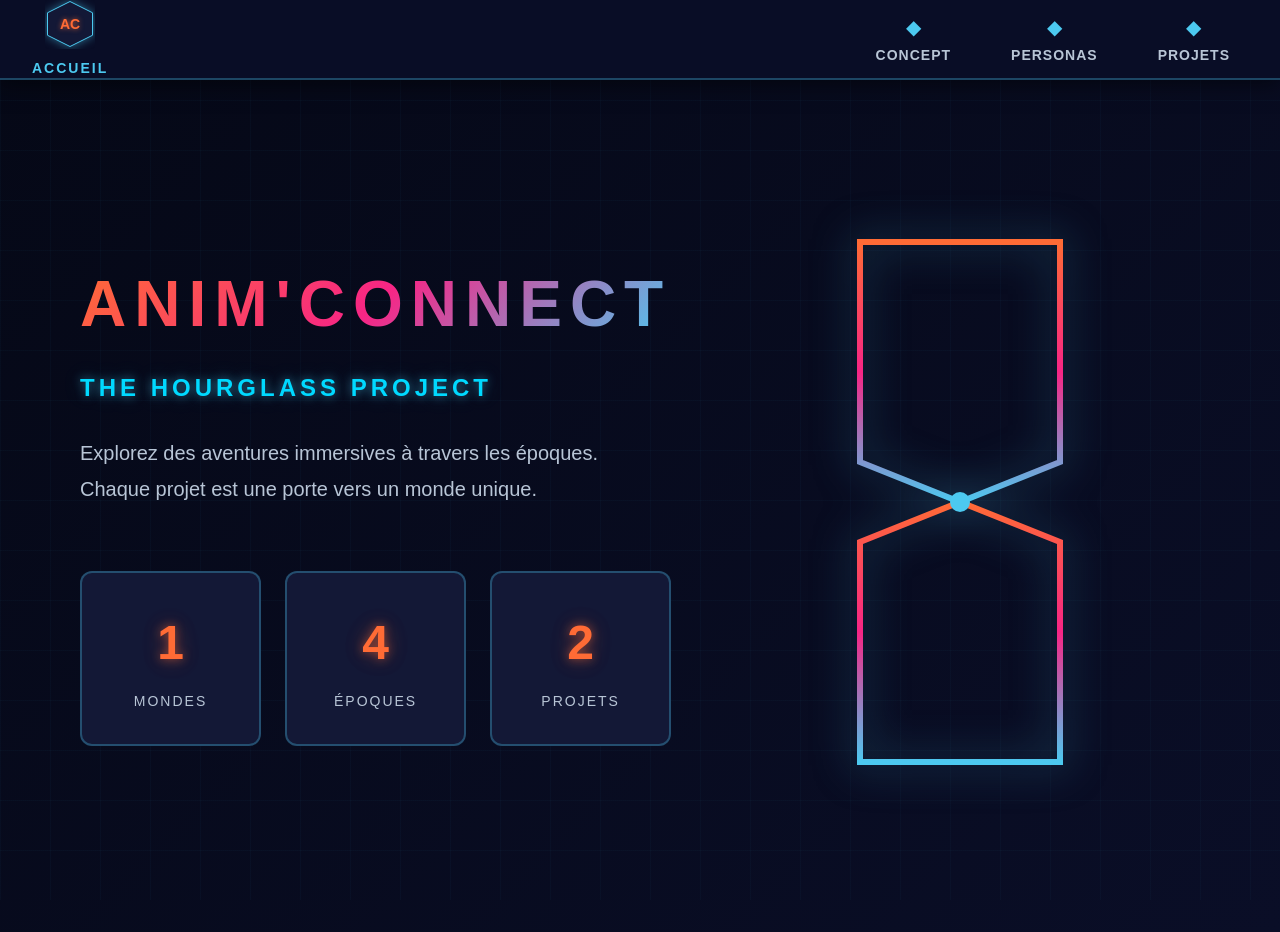
==== commit e0554d50: "Refonte complète : Site Anim'Connect modulaire et responsive - Structure HTML unique avec navigation" ====
--- a/index.html
+++ b/index.html
@@ -3,270 +3,206 @@
 <head>
     <meta charset="UTF-8">
     <meta name="viewport" content="width=device-width, initial-scale=1.0">
-    <title>HOURGLASS GATE - Portal Temporel</title>
-    <link rel="stylesheet" href="styles.css">
+    <title>Anim'Connect - Hourglass Project</title>
+
+    <!-- CSS Files -->
+    <link rel="stylesheet" href="css/variables.css">
+    <link rel="stylesheet" href="css/reset.css">
+    <link rel="stylesheet" href="css/layout.css">
+    <link rel="stylesheet" href="css/header.css">
+    <link rel="stylesheet" href="css/pages.css">
+    <link rel="stylesheet" href="css/components.css">
+    <link rel="stylesheet" href="css/responsive.css">
 </head>
 <body>
-    <!-- Camera Log Header -->
-    <div class="camera-log">
-        <div class="log-header">
-            <span class="log-title">CAMERA LOG</span>
-            <span class="rec-indicator">
-                <span class="rec-dot"></span>
-                REC
-            </span>
+    <!-- Header fixe -->
+    <header class="main-header">
+        <div class="header-left">
+            <div class="logo-container">
+                <div class="logo-hexagon">
+                    <svg viewBox="0 0 100 100" class="logo-svg">
+                        <polygon points="50,5 95,27.5 95,72.5 50,95 5,72.5 5,27.5" class="hexagon-shape"/>
+                        <text x="50" y="60" text-anchor="middle" class="logo-text">AC</text>
+                    </svg>
+                </div>
+                <span class="logo-title">ACCUEIL</span>
+            </div>
         </div>
-        <div class="log-time" id="currentTime">00:00:00</div>
-        <div class="log-footer">
-            <div class="log-file">FILE: <span id="fileNumber">0328-B</span></div>
-            <div class="log-date">DATE: <span id="currentDate"></span></div>
-            <div class="log-id">ID: C947</div>
+
+        <nav class="header-right">
+            <button class="nav-btn" data-page="concept">
+                <span class="nav-icon">◆</span>
+                <span class="nav-text">CONCEPT</span>
+            </button>
+            <button class="nav-btn" data-page="personas">
+                <span class="nav-icon">◆</span>
+                <span class="nav-text">PERSONAS</span>
+            </button>
+            <button class="nav-btn" data-page="projets">
+                <span class="nav-icon">◆</span>
+                <span class="nav-text">PROJETS</span>
+            </button>
+        </nav>
+    </header>
+
+    <!-- Contenu dynamique -->
+    <main id="app-content" class="main-content">
+        <!-- Page Accueil -->
+        <section id="page-accueil" class="page active">
+            <div class="hero-section">
+                <div class="hero-content">
+                    <h1 class="hero-title glitch" data-text="ANIM'CONNECT">ANIM'CONNECT</h1>
+                    <h2 class="hero-subtitle">THE HOURGLASS PROJECT</h2>
+                    <p class="hero-description">
+                        Explorez des aventures immersives à travers les époques.<br>
+                        Chaque projet est une porte vers un monde unique.
+                    </p>
+                    <div class="hero-stats">
+                        <div class="stat-card">
+                            <div class="stat-value" id="stat-worlds">0</div>
+                            <div class="stat-label">MONDES</div>
+                        </div>
+                        <div class="stat-card">
+                            <div class="stat-value" id="stat-epochs">0</div>
+                            <div class="stat-label">ÉPOQUES</div>
+                        </div>
+                        <div class="stat-card">
+                            <div class="stat-value" id="stat-projects">0</div>
+                            <div class="stat-label">PROJETS</div>
+                        </div>
+                    </div>
+                </div>
+                <div class="hero-visual">
+                    <div class="hourglass-container">
+                        <svg viewBox="0 0 200 300" class="hourglass-svg">
+                            <defs>
+                                <linearGradient id="hourglassGradient" x1="0%" y1="0%" x2="0%" y2="100%">
+                                    <stop offset="0%" style="stop-color:#ff6b35;stop-opacity:1" />
+                                    <stop offset="50%" style="stop-color:#f72585;stop-opacity:1" />
+                                    <stop offset="100%" style="stop-color:#4cc9f0;stop-opacity:1" />
+                                </linearGradient>
+                            </defs>
+                            <path d="M50,20 L150,20 L150,130 L100,150 L50,130 Z"
+                                  fill="none" stroke="url(#hourglassGradient)" stroke-width="3" class="hourglass-top"/>
+                            <path d="M50,280 L150,280 L150,170 L100,150 L50,170 Z"
+                                  fill="none" stroke="url(#hourglassGradient)" stroke-width="3" class="hourglass-bottom"/>
+                            <circle cx="100" cy="150" r="5" fill="#4cc9f0" class="hourglass-center"/>
+                        </svg>
+                    </div>
+                </div>
+            </div>
+        </section>
+
+        <!-- Page Concept -->
+        <section id="page-concept" class="page">
+            <div class="page-header">
+                <h2 class="page-title">CONCEPT</h2>
+                <div class="title-underline"></div>
+            </div>
+            <div class="concept-content">
+                <div class="concept-card">
+                    <div class="card-icon">⧖</div>
+                    <h3>Le Hourglass Project</h3>
+                    <p>
+                        Un univers commun reliant toutes les époques de l'humanité.
+                        Chaque aventure est une mission temporelle où les joueurs incarnent
+                        des agents du projet Hourglass, explorant différentes périodes historiques.
+                    </p>
+                </div>
+                <div class="concept-card">
+                    <div class="card-icon">◈</div>
+                    <h3>Structure des Aventures</h3>
+                    <p>
+                        <strong>Mondes</strong> → Différentes lignes temporelles<br>
+                        <strong>Époques</strong> → Périodes historiques (Préhistoire, Antiquité, etc.)<br>
+                        <strong>Sagas</strong> → Séries d'aventures connectées<br>
+                        <strong>Projets</strong> → Aventures IRL individuelles
+                    </p>
+                </div>
+                <div class="concept-card">
+                    <div class="card-icon">⬢</div>
+                    <h3>Règles de Base</h3>
+                    <p>
+                        Toutes les aventures partagent un système de jeu commun avec des règles
+                        de base universelles. Chaque projet ajoute ensuite ses propres mécaniques
+                        spécifiques pour créer des expériences uniques.
+                    </p>
+                </div>
+                <div class="concept-card">
+                    <div class="card-icon">✦</div>
+                    <h3>Personnalisation</h3>
+                    <p>
+                        Choisissez la <strong>difficulté</strong> (Facile/Normal/Difficile),
+                        le <strong>mode de jeu</strong> (Coop/Compétitif/Semi),
+                        et la <strong>zone de jeu</strong> (Table/Pièce/Multi-pièces).
+                    </p>
+                </div>
+            </div>
+        </section>
+
+        <!-- Page Personas -->
+        <section id="page-personas" class="page">
+            <div class="page-header">
+                <h2 class="page-title">PERSONAS</h2>
+                <div class="title-underline"></div>
+            </div>
+            <div class="personas-content" id="personas-container">
+                <!-- Les personas seront chargés dynamiquement -->
+            </div>
+        </section>
+
+        <!-- Page Projets -->
+        <section id="page-projets" class="page">
+            <div class="page-header">
+                <h2 class="page-title">PROJETS</h2>
+                <div class="title-underline"></div>
+            </div>
+
+            <!-- Navigation des projets -->
+            <div class="projects-navigation">
+                <div class="breadcrumb" id="project-breadcrumb"></div>
+            </div>
+
+            <!-- Conteneur du contenu des projets -->
+            <div class="projects-content" id="projects-container">
+                <!-- Le contenu sera chargé dynamiquement -->
+            </div>
+        </section>
+    </main>
+
+    <!-- Modal pour les détails de projet -->
+    <div id="project-modal" class="modal">
+        <div class="modal-content">
+            <button class="modal-close">&times;</button>
+            <div id="modal-body"></div>
         </div>
     </div>
 
-    <!-- Navigation -->
-    <nav class="main-nav">
-        <div class="nav-brand">
-            <span class="hourglass-icon">⌛</span>
-            <span>HOURGLASS GATE</span>
+    <!-- Modal pour le chat avec les personas -->
+    <div id="chat-modal" class="modal">
+        <div class="modal-content chat-modal-content">
+            <button class="modal-close">&times;</button>
+            <div id="chat-container">
+                <div class="chat-header">
+                    <div class="chat-persona-info"></div>
+                </div>
+                <div class="chat-messages" id="chat-messages"></div>
+                <div class="chat-input-container">
+                    <input type="text" id="chat-input" placeholder="Écrivez votre message...">
+                    <button id="chat-send">Envoyer</button>
+                </div>
+            </div>
         </div>
-        <ul class="nav-menu">
-            <li><a href="#home" class="nav-link active">ACCUEIL</a></li>
-            <li><a href="#portals" class="nav-link">PORTAILS</a></li>
-            <li><a href="#archives" class="nav-link">ARCHIVES</a></li>
-            <li><a href="#contact" class="nav-link">CONTACT</a></li>
-        </ul>
-    </nav>
-
-    <!-- Particles Background -->
-    <canvas id="particles-canvas"></canvas>
-
-    <!-- Hero Section -->
-    <section id="home" class="hero-section">
-        <div class="hero-content">
-            <div class="glitch-wrapper">
-                <h1 class="hero-title glitch" data-text="HOURGLASS GATE">HOURGLASS GATE</h1>
-            </div>
-            <p class="hero-subtitle">Portail Temporel // Voyage Interdimensionnel</p>
-            <div class="hero-stats">
-                <div class="stat-item">
-                    <div class="stat-value" data-target="2085">0</div>
-                    <div class="stat-label">ANNÉE ACTIVE</div>
-                </div>
-                <div class="stat-item">
-                    <div class="stat-value" data-target="947">0</div>
-                    <div class="stat-label">PORTAILS OUVERTS</div>
-                </div>
-                <div class="stat-item">
-                    <div class="stat-value" data-target="3287">0</div>
-                    <div class="stat-label">VOYAGES ENREGISTRÉS</div>
-                </div>
-            </div>
-            <button class="cta-button">
-                <span>INITIALISER SÉQUENCE</span>
-                <span class="button-glow"></span>
-            </button>
-        </div>
-        <div class="hero-hourglass">
-            <div class="hourglass-container">
-                <div class="sand-flow"></div>
-            </div>
-        </div>
-    </section>
-
-    <!-- Portals Section -->
-    <section id="portals" class="portals-section">
-        <h2 class="section-title">
-            <span class="title-line"></span>
-            PORTAILS TEMPORELS
-            <span class="title-line"></span>
-        </h2>
-
-        <div class="portals-grid">
-            <!-- Portal Card 1 - Tech Cube -->
-            <div class="portal-card" data-portal="tech">
-                <div class="card-border"></div>
-                <div class="card-glow"></div>
-                <div class="card-image-container">
-                    <img src="assets/images/tech-cube.jpg" alt="Tech Cube Portal" class="card-image">
-                    <div class="card-overlay"></div>
-                </div>
-                <div class="card-content">
-                    <h3 class="card-title">NEXUS TECHNOLOGIQUE</h3>
-                    <p class="card-description">
-                        Portail vers les dimensions technologiques avancées.
-                        Accès aux civilisations post-singularité.
-                    </p>
-                    <div class="card-stats">
-                        <span class="card-stat">STABILITÉ: 94%</span>
-                        <span class="card-stat">ÉNERGIE: ÉLEVÉE</span>
-                    </div>
-                    <button class="card-button">ACTIVER PORTAIL</button>
-                </div>
-            </div>
-
-            <!-- Portal Card 2 - Dragon Seal -->
-            <div class="portal-card" data-portal="mystical">
-                <div class="card-border"></div>
-                <div class="card-glow"></div>
-                <div class="card-image-container">
-                    <img src="assets/images/dragon-seal.jpg" alt="Dragon Seal Portal" class="card-image">
-                    <div class="card-overlay"></div>
-                </div>
-                <div class="card-content">
-                    <h3 class="card-title">SCEAU DU DRAGON</h3>
-                    <p class="card-description">
-                        Porte ancestrale vers les royaumes mystiques.
-                        Gardé par les flammes éternelles du dragon primordial.
-                    </p>
-                    <div class="card-stats">
-                        <span class="card-stat">STABILITÉ: 87%</span>
-                        <span class="card-stat">ÉNERGIE: MYTHIQUE</span>
-                    </div>
-                    <button class="card-button">ACTIVER PORTAIL</button>
-                </div>
-            </div>
-
-            <!-- Portal Card 3 - Arcane Gate -->
-            <div class="portal-card" data-portal="arcane">
-                <div class="card-border"></div>
-                <div class="card-glow"></div>
-                <div class="card-image-container">
-                    <img src="assets/images/arcane-card.jpg" alt="Arcane Gate Portal" class="card-image">
-                    <div class="card-overlay"></div>
-                </div>
-                <div class="card-content">
-                    <h3 class="card-title">PORTE ARCANIQUE</h3>
-                    <p class="card-description">
-                        Convergence des circuits et de la magie ancienne.
-                        L'alpha et l'oméga des voyages interdimensionnels.
-                    </p>
-                    <div class="card-stats">
-                        <span class="card-stat">STABILITÉ: 99%</span>
-                        <span class="card-stat">ÉNERGIE: MAXIMALE</span>
-                    </div>
-                    <button class="card-button">ACTIVER PORTAIL</button>
-                </div>
-            </div>
-        </div>
-    </section>
-
-    <!-- Timeline Section -->
-    <section id="archives" class="timeline-section">
-        <h2 class="section-title">
-            <span class="title-line"></span>
-            ARCHIVES TEMPORELLES
-            <span class="title-line"></span>
-        </h2>
-
-        <div class="timeline">
-            <div class="timeline-item">
-                <div class="timeline-date">06.19.2085</div>
-                <div class="timeline-content">
-                    <h3>Activation du Portail Principal</h3>
-                    <p>Premier voyage réussi à travers l'Hourglass Gate. Établissement de la connexion avec la dimension Alpha-7.</p>
-                </div>
-            </div>
-
-            <div class="timeline-item">
-                <div class="timeline-date">08.24.2084</div>
-                <div class="timeline-content">
-                    <h3>Découverte du Sceau du Dragon</h3>
-                    <p>Mise au jour d'un ancien artefact temporel dans les ruines de Neo-Tokyo. Énergie mystique détectée.</p>
-                </div>
-            </div>
-
-            <div class="timeline-item">
-                <div class="timeline-date">12.01.2083</div>
-                <div class="timeline-content">
-                    <h3>Initialisation du Projet Hourglass</h3>
-                    <p>Lancement officiel du programme de recherche sur les voyages temporels. Financement accordé par le Conseil Global.</p>
-                </div>
-            </div>
-        </div>
-    </section>
-
-    <!-- Contact Section -->
-    <section id="contact" class="contact-section">
-        <h2 class="section-title">
-            <span class="title-line"></span>
-            ÉTABLIR CONTACT
-            <span class="title-line"></span>
-        </h2>
-
-        <div class="contact-container">
-            <div class="contact-info">
-                <div class="info-item">
-                    <div class="info-icon">📡</div>
-                    <div class="info-content">
-                        <h3>Fréquence</h3>
-                        <p>947.328 MHz</p>
-                    </div>
-                </div>
-                <div class="info-item">
-                    <div class="info-icon">🌐</div>
-                    <div class="info-content">
-                        <h3>Réseau</h3>
-                        <p>TemporalNet v4.5</p>
-                    </div>
-                </div>
-                <div class="info-item">
-                    <div class="info-icon">🔐</div>
-                    <div class="info-content">
-                        <h3>Sécurité</h3>
-                        <p>Cryptage Quantique</p>
-                    </div>
-                </div>
-            </div>
-
-            <form class="contact-form">
-                <div class="form-group">
-                    <label for="name">IDENTIFIANT</label>
-                    <input type="text" id="name" name="name" required>
-                </div>
-                <div class="form-group">
-                    <label for="email">FRÉQUENCE DE CONTACT</label>
-                    <input type="email" id="email" name="email" required>
-                </div>
-                <div class="form-group">
-                    <label for="message">TRANSMISSION</label>
-                    <textarea id="message" name="message" rows="5" required></textarea>
-                </div>
-                <button type="submit" class="form-button">
-                    <span>ENVOYER TRANSMISSION</span>
-                    <span class="button-glow"></span>
-                </button>
-            </form>
-        </div>
-    </section>
-
-    <!-- Footer -->
-    <footer class="footer">
-        <div class="footer-content">
-            <div class="footer-section">
-                <h4>HOURGLASS GATE</h4>
-                <p>Projet de recherche temporelle // Est. 2083</p>
-            </div>
-            <div class="footer-section">
-                <h4>LIENS RAPIDES</h4>
-                <ul>
-                    <li><a href="#home">Accueil</a></li>
-                    <li><a href="#portals">Portails</a></li>
-                    <li><a href="#archives">Archives</a></li>
-                    <li><a href="#contact">Contact</a></li>
-                </ul>
-            </div>
-            <div class="footer-section">
-                <h4>STATUT SYSTÈME</h4>
-                <p>Tous les systèmes opérationnels</p>
-                <p class="status-indicator">🟢 ONLINE</p>
-            </div>
-        </div>
-        <div class="footer-bottom">
-            <p>&copy; 2085 Hourglass Gate Project. All dimensions reserved.</p>
-        </div>
-    </footer>
-
-    <script src="app.js"></script>
+    </div>
+
+    <!-- Scripts JS -->
+    <script src="js/config.js"></script>
+    <script src="js/navigation.js"></script>
+    <script src="js/personas.js"></script>
+    <script src="js/projects.js"></script>
+    <script src="js/modal.js"></script>
+    <script src="js/chat.js"></script>
+    <script src="js/animations.js"></script>
+    <script src="js/main.js"></script>
 </body>
 </html>
--- a/css/variables.css
+++ b/css/variables.css
@@ -0,0 +1,76 @@
+/* ============================================
+   VARIABLES CSS - THÈME FUTURISTE NÉON
+   ============================================ */
+
+:root {
+    /* Couleurs néon principales (inspirées de l'image) */
+    --neon-orange: #ff6b35;
+    --neon-pink: #f72585;
+    --neon-purple: #7209b7;
+    --neon-blue: #4cc9f0;
+    --neon-cyan: #00d9ff;
+    --neon-yellow: #ffd000;
+
+    /* Couleurs de fond */
+    --bg-dark: #0a0e27;
+    --bg-darker: #050816;
+    --bg-card: #131836;
+    --bg-card-hover: #1a1f47;
+
+    /* Couleurs de texte */
+    --text-primary: #ffffff;
+    --text-secondary: #b8c5d6;
+    --text-muted: #6b7a8f;
+
+    /* Bordures et accents */
+    --border-color: rgba(76, 201, 240, 0.3);
+    --border-hover: rgba(76, 201, 240, 0.8);
+
+    /* Effets de glow */
+    --glow-orange: 0 0 10px rgba(255, 107, 53, 0.5),
+                    0 0 20px rgba(255, 107, 53, 0.3),
+                    0 0 30px rgba(255, 107, 53, 0.1);
+
+    --glow-blue: 0 0 10px rgba(76, 201, 240, 0.5),
+                 0 0 20px rgba(76, 201, 240, 0.3),
+                 0 0 30px rgba(76, 201, 240, 0.1);
+
+    --glow-pink: 0 0 10px rgba(247, 37, 133, 0.5),
+                 0 0 20px rgba(247, 37, 133, 0.3),
+                 0 0 30px rgba(247, 37, 133, 0.1);
+
+    /* Espacements */
+    --spacing-xs: 0.5rem;
+    --spacing-sm: 1rem;
+    --spacing-md: 1.5rem;
+    --spacing-lg: 2rem;
+    --spacing-xl: 3rem;
+
+    /* Tailles de police */
+    --font-xs: 0.75rem;
+    --font-sm: 0.875rem;
+    --font-md: 1rem;
+    --font-lg: 1.25rem;
+    --font-xl: 1.5rem;
+    --font-2xl: 2rem;
+    --font-3xl: 3rem;
+
+    /* Hauteur du header */
+    --header-height: 80px;
+
+    /* Transitions */
+    --transition-fast: 0.2s ease;
+    --transition-normal: 0.3s ease;
+    --transition-slow: 0.5s ease;
+
+    /* Border radius */
+    --radius-sm: 4px;
+    --radius-md: 8px;
+    --radius-lg: 12px;
+    --radius-xl: 20px;
+
+    /* Z-index */
+    --z-header: 1000;
+    --z-modal: 2000;
+    --z-overlay: 1500;
+}
--- a/css/layout.css
+++ b/css/layout.css
@@ -0,0 +1,188 @@
+/* ============================================
+   LAYOUT - STRUCTURE GÉNÉRALE
+   ============================================ */
+
+body {
+    background: linear-gradient(135deg, var(--bg-darker) 0%, var(--bg-dark) 100%);
+    position: relative;
+}
+
+/* Effet de grille cyberpunk en arrière-plan */
+body::before {
+    content: '';
+    position: fixed;
+    top: 0;
+    left: 0;
+    width: 100%;
+    height: 100%;
+    background-image:
+        linear-gradient(rgba(76, 201, 240, 0.03) 1px, transparent 1px),
+        linear-gradient(90deg, rgba(76, 201, 240, 0.03) 1px, transparent 1px);
+    background-size: 50px 50px;
+    pointer-events: none;
+    z-index: 0;
+}
+
+/* Contenu principal */
+.main-content {
+    padding-top: var(--header-height);
+    min-height: 100vh;
+    position: relative;
+    z-index: 1;
+}
+
+/* Pages */
+.page {
+    display: none;
+    padding: var(--spacing-xl) var(--spacing-lg);
+    animation: fadeIn 0.5s ease;
+}
+
+.page.active {
+    display: block;
+}
+
+@keyframes fadeIn {
+    from {
+        opacity: 0;
+        transform: translateY(20px);
+    }
+    to {
+        opacity: 1;
+        transform: translateY(0);
+    }
+}
+
+/* En-tête de page */
+.page-header {
+    text-align: center;
+    margin-bottom: var(--spacing-xl);
+}
+
+.page-title {
+    font-size: var(--font-3xl);
+    background: linear-gradient(90deg, var(--neon-orange), var(--neon-pink), var(--neon-blue));
+    -webkit-background-clip: text;
+    -webkit-text-fill-color: transparent;
+    background-clip: text;
+    text-transform: uppercase;
+    letter-spacing: 4px;
+    margin-bottom: var(--spacing-sm);
+}
+
+.title-underline {
+    width: 100px;
+    height: 3px;
+    background: linear-gradient(90deg, var(--neon-orange), var(--neon-blue));
+    margin: 0 auto;
+    box-shadow: var(--glow-blue);
+}
+
+/* Conteneurs */
+.container {
+    max-width: 1400px;
+    margin: 0 auto;
+    padding: 0 var(--spacing-lg);
+}
+
+/* Grille responsive */
+.grid {
+    display: grid;
+    gap: var(--spacing-lg);
+}
+
+.grid-2 {
+    grid-template-columns: repeat(auto-fit, minmax(300px, 1fr));
+}
+
+.grid-3 {
+    grid-template-columns: repeat(auto-fit, minmax(250px, 1fr));
+}
+
+.grid-4 {
+    grid-template-columns: repeat(auto-fit, minmax(200px, 1fr));
+}
+
+/* Cartes */
+.card {
+    background: var(--bg-card);
+    border: 2px solid var(--border-color);
+    border-radius: var(--radius-lg);
+    padding: var(--spacing-lg);
+    transition: all var(--transition-normal);
+    position: relative;
+    overflow: hidden;
+}
+
+.card::before {
+    content: '';
+    position: absolute;
+    top: 0;
+    left: -100%;
+    width: 100%;
+    height: 100%;
+    background: linear-gradient(
+        90deg,
+        transparent,
+        rgba(76, 201, 240, 0.1),
+        transparent
+    );
+    transition: left 0.5s ease;
+}
+
+.card:hover {
+    border-color: var(--border-hover);
+    transform: translateY(-5px);
+    box-shadow: var(--glow-blue);
+}
+
+.card:hover::before {
+    left: 100%;
+}
+
+/* Boutons */
+.btn {
+    padding: var(--spacing-sm) var(--spacing-lg);
+    border: 2px solid var(--neon-blue);
+    border-radius: var(--radius-md);
+    background: transparent;
+    color: var(--text-primary);
+    font-weight: 600;
+    text-transform: uppercase;
+    letter-spacing: 1px;
+    cursor: pointer;
+    transition: all var(--transition-normal);
+    position: relative;
+    overflow: hidden;
+}
+
+.btn::before {
+    content: '';
+    position: absolute;
+    top: 0;
+    left: -100%;
+    width: 100%;
+    height: 100%;
+    background: linear-gradient(90deg, transparent, var(--neon-blue), transparent);
+    opacity: 0.3;
+    transition: left 0.5s ease;
+}
+
+.btn:hover {
+    border-color: var(--neon-cyan);
+    box-shadow: var(--glow-blue);
+    transform: scale(1.05);
+}
+
+.btn:hover::before {
+    left: 100%;
+}
+
+.btn-primary {
+    border-color: var(--neon-orange);
+}
+
+.btn-primary:hover {
+    border-color: var(--neon-pink);
+    box-shadow: var(--glow-orange);
+}
--- a/css/header.css
+++ b/css/header.css
@@ -0,0 +1,168 @@
+/* ============================================
+   HEADER - NAVIGATION FIXE
+   ============================================ */
+
+.main-header {
+    position: fixed;
+    top: 0;
+    left: 0;
+    width: 100%;
+    height: var(--header-height);
+    background: rgba(10, 14, 39, 0.95);
+    backdrop-filter: blur(10px);
+    border-bottom: 2px solid var(--border-color);
+    display: flex;
+    justify-content: space-between;
+    align-items: center;
+    padding: 0 var(--spacing-lg);
+    z-index: var(--z-header);
+    box-shadow: 0 4px 20px rgba(0, 0, 0, 0.5);
+}
+
+/* Logo à gauche */
+.header-left {
+    display: flex;
+    align-items: center;
+}
+
+.logo-container {
+    display: flex;
+    flex-direction: column;
+    align-items: center;
+    gap: var(--spacing-xs);
+    cursor: pointer;
+    transition: transform var(--transition-normal);
+}
+
+.logo-container:hover {
+    transform: scale(1.05);
+}
+
+.logo-hexagon {
+    width: 50px;
+    height: 50px;
+    position: relative;
+}
+
+.logo-svg {
+    width: 100%;
+    height: 100%;
+}
+
+.hexagon-shape {
+    fill: var(--bg-card);
+    stroke: var(--neon-blue);
+    stroke-width: 2;
+    filter: drop-shadow(0 0 10px rgba(76, 201, 240, 0.5));
+    transition: all var(--transition-normal);
+}
+
+.logo-container:hover .hexagon-shape {
+    stroke: var(--neon-cyan);
+    filter: drop-shadow(0 0 20px rgba(76, 201, 240, 0.8));
+}
+
+.logo-text {
+    fill: var(--neon-orange);
+    font-size: 28px;
+    font-weight: 900;
+    font-family: 'Segoe UI', sans-serif;
+    filter: drop-shadow(0 0 5px rgba(255, 107, 53, 0.8));
+}
+
+.logo-title {
+    font-size: var(--font-sm);
+    color: var(--neon-blue);
+    font-weight: 700;
+    letter-spacing: 2px;
+    text-transform: uppercase;
+}
+
+/* Navigation à droite */
+.header-right {
+    display: flex;
+    gap: var(--spacing-md);
+    align-items: center;
+}
+
+.nav-btn {
+    display: flex;
+    flex-direction: column;
+    align-items: center;
+    gap: var(--spacing-xs);
+    padding: var(--spacing-sm);
+    background: transparent;
+    border: 2px solid transparent;
+    border-radius: var(--radius-md);
+    cursor: pointer;
+    transition: all var(--transition-normal);
+    position: relative;
+}
+
+.nav-btn::before {
+    content: '';
+    position: absolute;
+    bottom: 0;
+    left: 50%;
+    transform: translateX(-50%);
+    width: 0;
+    height: 2px;
+    background: linear-gradient(90deg, var(--neon-orange), var(--neon-blue));
+    transition: width var(--transition-normal);
+}
+
+.nav-btn:hover::before,
+.nav-btn.active::before {
+    width: 80%;
+}
+
+.nav-icon {
+    font-size: var(--font-lg);
+    color: var(--neon-blue);
+    transition: all var(--transition-normal);
+}
+
+.nav-text {
+    font-size: var(--font-sm);
+    color: var(--text-secondary);
+    font-weight: 600;
+    letter-spacing: 1px;
+    text-transform: uppercase;
+    transition: all var(--transition-normal);
+}
+
+.nav-btn:hover .nav-icon,
+.nav-btn.active .nav-icon {
+    color: var(--neon-cyan);
+    text-shadow: var(--glow-blue);
+    transform: scale(1.2);
+}
+
+.nav-btn:hover .nav-text,
+.nav-btn.active .nav-text {
+    color: var(--text-primary);
+}
+
+.nav-btn:hover {
+    background: rgba(76, 201, 240, 0.05);
+    border-color: var(--border-color);
+}
+
+.nav-btn.active {
+    background: rgba(76, 201, 240, 0.1);
+    border-color: var(--neon-blue);
+}
+
+/* Animation du header au scroll */
+@keyframes headerSlideDown {
+    from {
+        transform: translateY(-100%);
+    }
+    to {
+        transform: translateY(0);
+    }
+}
+
+.main-header {
+    animation: headerSlideDown 0.5s ease;
+}
--- a/css/pages.css
+++ b/css/pages.css
@@ -0,0 +1,448 @@
+/* ============================================
+   PAGES - STYLES SPÉCIFIQUES
+   ============================================ */
+
+/* ========== PAGE ACCUEIL ========== */
+.hero-section {
+    display: grid;
+    grid-template-columns: 1fr 1fr;
+    gap: var(--spacing-xl);
+    align-items: center;
+    min-height: calc(100vh - var(--header-height) - 4rem);
+    padding: var(--spacing-xl);
+}
+
+.hero-content {
+    display: flex;
+    flex-direction: column;
+    gap: var(--spacing-lg);
+}
+
+.hero-title {
+    font-size: clamp(2rem, 5vw, 4rem);
+    background: linear-gradient(135deg, var(--neon-orange), var(--neon-pink), var(--neon-blue));
+    -webkit-background-clip: text;
+    -webkit-text-fill-color: transparent;
+    background-clip: text;
+    letter-spacing: 8px;
+    font-weight: 900;
+    position: relative;
+}
+
+/* Effet glitch */
+.glitch {
+    position: relative;
+    animation: glitch 3s infinite;
+}
+
+@keyframes glitch {
+    0%, 90%, 100% {
+        transform: translate(0);
+    }
+    92% {
+        transform: translate(-2px, 2px);
+    }
+    94% {
+        transform: translate(2px, -2px);
+    }
+}
+
+.hero-subtitle {
+    font-size: var(--font-xl);
+    color: var(--neon-cyan);
+    letter-spacing: 4px;
+    text-shadow: var(--glow-blue);
+}
+
+.hero-description {
+    font-size: var(--font-lg);
+    color: var(--text-secondary);
+    line-height: 1.8;
+}
+
+/* Stats */
+.hero-stats {
+    display: grid;
+    grid-template-columns: repeat(3, 1fr);
+    gap: var(--spacing-md);
+    margin-top: var(--spacing-lg);
+}
+
+.stat-card {
+    background: var(--bg-card);
+    border: 2px solid var(--border-color);
+    border-radius: var(--radius-lg);
+    padding: var(--spacing-lg);
+    text-align: center;
+    position: relative;
+    overflow: hidden;
+    transition: all var(--transition-normal);
+}
+
+.stat-card::after {
+    content: '';
+    position: absolute;
+    top: -50%;
+    left: -50%;
+    width: 200%;
+    height: 200%;
+    background: radial-gradient(circle, rgba(76, 201, 240, 0.1) 0%, transparent 70%);
+    opacity: 0;
+    transition: opacity var(--transition-normal);
+}
+
+.stat-card:hover::after {
+    opacity: 1;
+}
+
+.stat-card:hover {
+    border-color: var(--neon-blue);
+    box-shadow: var(--glow-blue);
+    transform: translateY(-5px);
+}
+
+.stat-value {
+    font-size: var(--font-3xl);
+    font-weight: 900;
+    color: var(--neon-orange);
+    margin-bottom: var(--spacing-xs);
+    text-shadow: var(--glow-orange);
+}
+
+.stat-label {
+    font-size: var(--font-sm);
+    color: var(--text-secondary);
+    letter-spacing: 2px;
+    text-transform: uppercase;
+}
+
+/* Visuel Hourglass */
+.hero-visual {
+    display: flex;
+    justify-content: center;
+    align-items: center;
+}
+
+.hourglass-container {
+    width: 100%;
+    max-width: 400px;
+}
+
+.hourglass-svg {
+    width: 100%;
+    height: auto;
+    filter: drop-shadow(0 0 20px rgba(76, 201, 240, 0.5));
+}
+
+.hourglass-top,
+.hourglass-bottom {
+    animation: pulse 2s ease-in-out infinite;
+}
+
+.hourglass-center {
+    animation: glow 1.5s ease-in-out infinite;
+}
+
+@keyframes pulse {
+    0%, 100% {
+        opacity: 1;
+    }
+    50% {
+        opacity: 0.6;
+    }
+}
+
+@keyframes glow {
+    0%, 100% {
+        opacity: 1;
+        r: 5;
+    }
+    50% {
+        opacity: 0.5;
+        r: 8;
+    }
+}
+
+/* ========== PAGE CONCEPT ========== */
+.concept-content {
+    display: grid;
+    grid-template-columns: repeat(auto-fit, minmax(300px, 1fr));
+    gap: var(--spacing-lg);
+    max-width: 1200px;
+    margin: 0 auto;
+}
+
+.concept-card {
+    background: var(--bg-card);
+    border: 2px solid var(--border-color);
+    border-radius: var(--radius-lg);
+    padding: var(--spacing-xl);
+    transition: all var(--transition-normal);
+    position: relative;
+}
+
+.concept-card::before {
+    content: '';
+    position: absolute;
+    top: 0;
+    left: 0;
+    right: 0;
+    height: 4px;
+    background: linear-gradient(90deg, var(--neon-orange), var(--neon-blue));
+    transform: scaleX(0);
+    transition: transform var(--transition-normal);
+}
+
+.concept-card:hover::before {
+    transform: scaleX(1);
+}
+
+.concept-card:hover {
+    border-color: var(--neon-blue);
+    box-shadow: var(--glow-blue);
+    transform: translateY(-10px);
+}
+
+.card-icon {
+    font-size: var(--font-3xl);
+    color: var(--neon-orange);
+    margin-bottom: var(--spacing-md);
+    text-align: center;
+    text-shadow: var(--glow-orange);
+}
+
+.concept-card h3 {
+    font-size: var(--font-xl);
+    color: var(--text-primary);
+    margin-bottom: var(--spacing-md);
+    text-align: center;
+}
+
+.concept-card p {
+    color: var(--text-secondary);
+    line-height: 1.8;
+}
+
+.concept-card strong {
+    color: var(--neon-blue);
+}
+
+/* ========== PAGE PERSONAS ========== */
+.personas-content {
+    display: grid;
+    grid-template-columns: repeat(auto-fill, minmax(300px, 1fr));
+    gap: var(--spacing-lg);
+    max-width: 1400px;
+    margin: 0 auto;
+}
+
+.persona-card {
+    background: var(--bg-card);
+    border: 2px solid var(--border-color);
+    border-radius: var(--radius-lg);
+    padding: var(--spacing-lg);
+    transition: all var(--transition-normal);
+    position: relative;
+    overflow: hidden;
+}
+
+.persona-card.author {
+    grid-column: 1 / -1;
+    background: linear-gradient(135deg, rgba(255, 107, 53, 0.1), rgba(76, 201, 240, 0.1));
+    border-color: var(--neon-orange);
+}
+
+.persona-card::after {
+    content: '';
+    position: absolute;
+    top: -50%;
+    right: -50%;
+    width: 200%;
+    height: 200%;
+    background: radial-gradient(circle, rgba(76, 201, 240, 0.05) 0%, transparent 70%);
+    pointer-events: none;
+}
+
+.persona-card:hover {
+    border-color: var(--neon-blue);
+    box-shadow: var(--glow-blue);
+    transform: translateY(-5px);
+}
+
+.persona-avatar {
+    width: 100px;
+    height: 100px;
+    border-radius: 50%;
+    margin: 0 auto var(--spacing-md);
+    display: flex;
+    align-items: center;
+    justify-content: center;
+    font-size: var(--font-3xl);
+    border: 3px solid var(--neon-blue);
+    box-shadow: var(--glow-blue);
+    position: relative;
+    z-index: 1;
+}
+
+.persona-name {
+    font-size: var(--font-xl);
+    color: var(--text-primary);
+    text-align: center;
+    margin-bottom: var(--spacing-xs);
+    font-weight: 700;
+}
+
+.persona-role {
+    font-size: var(--font-md);
+    color: var(--neon-cyan);
+    text-align: center;
+    margin-bottom: var(--spacing-md);
+    text-transform: uppercase;
+    letter-spacing: 2px;
+}
+
+.persona-description {
+    color: var(--text-secondary);
+    line-height: 1.6;
+    text-align: center;
+    margin-bottom: var(--spacing-md);
+}
+
+.persona-skills {
+    display: flex;
+    flex-wrap: wrap;
+    gap: var(--spacing-xs);
+    justify-content: center;
+}
+
+.skill-tag {
+    padding: var(--spacing-xs) var(--spacing-sm);
+    background: rgba(76, 201, 240, 0.1);
+    border: 1px solid var(--neon-blue);
+    border-radius: var(--radius-sm);
+    font-size: var(--font-xs);
+    color: var(--neon-blue);
+    text-transform: uppercase;
+    letter-spacing: 1px;
+}
+
+/* ========== PAGE PROJETS ========== */
+.projects-navigation {
+    margin-bottom: var(--spacing-xl);
+}
+
+.breadcrumb {
+    display: flex;
+    gap: var(--spacing-sm);
+    align-items: center;
+    flex-wrap: wrap;
+    padding: var(--spacing-md);
+    background: var(--bg-card);
+    border: 2px solid var(--border-color);
+    border-radius: var(--radius-md);
+}
+
+.breadcrumb-item {
+    color: var(--neon-blue);
+    cursor: pointer;
+    transition: all var(--transition-fast);
+    padding: var(--spacing-xs) var(--spacing-sm);
+    border-radius: var(--radius-sm);
+}
+
+.breadcrumb-item:hover {
+    background: rgba(76, 201, 240, 0.1);
+    color: var(--neon-cyan);
+}
+
+.breadcrumb-separator {
+    color: var(--text-muted);
+}
+
+.projects-content {
+    max-width: 1400px;
+    margin: 0 auto;
+}
+
+.world-grid,
+.epoch-grid,
+.saga-grid,
+.project-grid {
+    display: grid;
+    grid-template-columns: repeat(auto-fill, minmax(280px, 1fr));
+    gap: var(--spacing-lg);
+}
+
+.world-card,
+.epoch-card,
+.saga-card,
+.project-card {
+    background: var(--bg-card);
+    border: 2px solid var(--border-color);
+    border-radius: var(--radius-lg);
+    padding: var(--spacing-lg);
+    cursor: pointer;
+    transition: all var(--transition-normal);
+    position: relative;
+    overflow: hidden;
+}
+
+.world-card::before,
+.epoch-card::before,
+.saga-card::before,
+.project-card::before {
+    content: '';
+    position: absolute;
+    top: 0;
+    left: 0;
+    width: 100%;
+    height: 100%;
+    background: linear-gradient(135deg, transparent, rgba(76, 201, 240, 0.05));
+    opacity: 0;
+    transition: opacity var(--transition-normal);
+}
+
+.world-card:hover::before,
+.epoch-card:hover::before,
+.saga-card:hover::before,
+.project-card:hover::before {
+    opacity: 1;
+}
+
+.world-card:hover,
+.epoch-card:hover,
+.saga-card:hover,
+.project-card:hover {
+    border-color: var(--neon-blue);
+    box-shadow: var(--glow-blue);
+    transform: translateY(-5px) scale(1.02);
+}
+
+.card-title {
+    font-size: var(--font-xl);
+    color: var(--text-primary);
+    margin-bottom: var(--spacing-sm);
+    text-align: center;
+    position: relative;
+    z-index: 1;
+}
+
+.card-description {
+    color: var(--text-secondary);
+    text-align: center;
+    line-height: 1.6;
+    position: relative;
+    z-index: 1;
+}
+
+.card-meta {
+    display: flex;
+    justify-content: space-between;
+    margin-top: var(--spacing-md);
+    padding-top: var(--spacing-md);
+    border-top: 1px solid var(--border-color);
+    font-size: var(--font-sm);
+    color: var(--text-muted);
+    position: relative;
+    z-index: 1;
+}
--- a/css/components.css
+++ b/css/components.css
@@ -0,0 +1,393 @@
+/* ============================================
+   COMPONENTS - COMPOSANTS RÉUTILISABLES
+   ============================================ */
+
+/* ========== MODALS ========== */
+.modal {
+    display: none;
+    position: fixed;
+    top: 0;
+    left: 0;
+    width: 100%;
+    height: 100%;
+    background: rgba(0, 0, 0, 0.9);
+    z-index: var(--z-modal);
+    backdrop-filter: blur(10px);
+    animation: fadeIn 0.3s ease;
+}
+
+.modal.active {
+    display: flex;
+    justify-content: center;
+    align-items: center;
+    padding: var(--spacing-lg);
+}
+
+.modal-content {
+    background: var(--bg-card);
+    border: 2px solid var(--neon-blue);
+    border-radius: var(--radius-lg);
+    max-width: 900px;
+    width: 100%;
+    max-height: 90vh;
+    overflow-y: auto;
+    position: relative;
+    padding: var(--spacing-xl);
+    box-shadow: 0 0 50px rgba(76, 201, 240, 0.3);
+    animation: slideUp 0.3s ease;
+}
+
+@keyframes slideUp {
+    from {
+        transform: translateY(50px);
+        opacity: 0;
+    }
+    to {
+        transform: translateY(0);
+        opacity: 1;
+    }
+}
+
+.modal-close {
+    position: absolute;
+    top: var(--spacing-md);
+    right: var(--spacing-md);
+    width: 40px;
+    height: 40px;
+    border: 2px solid var(--neon-pink);
+    border-radius: 50%;
+    background: var(--bg-card);
+    color: var(--neon-pink);
+    font-size: var(--font-xl);
+    cursor: pointer;
+    display: flex;
+    align-items: center;
+    justify-content: center;
+    transition: all var(--transition-normal);
+    z-index: 10;
+}
+
+.modal-close:hover {
+    background: var(--neon-pink);
+    color: var(--text-primary);
+    transform: rotate(90deg);
+    box-shadow: var(--glow-pink);
+}
+
+/* ========== PROJET OPTIONS ========== */
+.project-options {
+    display: grid;
+    grid-template-columns: repeat(auto-fit, minmax(200px, 1fr));
+    gap: var(--spacing-md);
+    margin: var(--spacing-xl) 0;
+}
+
+.option-group {
+    background: var(--bg-darker);
+    border: 2px solid var(--border-color);
+    border-radius: var(--radius-md);
+    padding: var(--spacing-md);
+}
+
+.option-label {
+    font-size: var(--font-sm);
+    color: var(--neon-cyan);
+    text-transform: uppercase;
+    letter-spacing: 1px;
+    margin-bottom: var(--spacing-sm);
+    font-weight: 600;
+}
+
+.option-buttons {
+    display: flex;
+    flex-direction: column;
+    gap: var(--spacing-xs);
+}
+
+.option-btn {
+    padding: var(--spacing-sm);
+    background: var(--bg-card);
+    border: 2px solid var(--border-color);
+    border-radius: var(--radius-sm);
+    color: var(--text-secondary);
+    cursor: pointer;
+    transition: all var(--transition-fast);
+    text-align: center;
+    font-size: var(--font-sm);
+}
+
+.option-btn:hover {
+    border-color: var(--neon-blue);
+    color: var(--text-primary);
+}
+
+.option-btn.active {
+    background: rgba(76, 201, 240, 0.2);
+    border-color: var(--neon-blue);
+    color: var(--neon-cyan);
+    box-shadow: var(--glow-blue);
+}
+
+/* ========== PROJET ACTIONS ========== */
+.project-actions {
+    display: grid;
+    grid-template-columns: repeat(auto-fit, minmax(150px, 1fr));
+    gap: var(--spacing-md);
+    margin-top: var(--spacing-xl);
+}
+
+.action-btn {
+    padding: var(--spacing-lg);
+    background: var(--bg-card);
+    border: 2px solid var(--border-color);
+    border-radius: var(--radius-lg);
+    cursor: pointer;
+    transition: all var(--transition-normal);
+    display: flex;
+    flex-direction: column;
+    align-items: center;
+    gap: var(--spacing-sm);
+}
+
+.action-btn:hover {
+    border-color: var(--neon-orange);
+    box-shadow: var(--glow-orange);
+    transform: translateY(-5px);
+}
+
+.action-icon {
+    font-size: var(--font-2xl);
+    color: var(--neon-orange);
+}
+
+.action-label {
+    font-size: var(--font-md);
+    color: var(--text-primary);
+    font-weight: 600;
+    text-transform: uppercase;
+    letter-spacing: 1px;
+}
+
+/* ========== CHAT MODAL ========== */
+.chat-modal-content {
+    max-width: 700px;
+    padding: 0;
+    overflow: hidden;
+}
+
+#chat-container {
+    display: flex;
+    flex-direction: column;
+    height: 70vh;
+}
+
+.chat-header {
+    padding: var(--spacing-lg);
+    background: var(--bg-darker);
+    border-bottom: 2px solid var(--border-color);
+}
+
+.chat-persona-info {
+    display: flex;
+    align-items: center;
+    gap: var(--spacing-md);
+}
+
+.chat-persona-avatar {
+    width: 50px;
+    height: 50px;
+    border-radius: 50%;
+    border: 2px solid var(--neon-blue);
+    display: flex;
+    align-items: center;
+    justify-content: center;
+    font-size: var(--font-xl);
+}
+
+.chat-persona-details h3 {
+    color: var(--text-primary);
+    margin-bottom: var(--spacing-xs);
+}
+
+.chat-persona-details p {
+    color: var(--text-secondary);
+    font-size: var(--font-sm);
+}
+
+.chat-messages {
+    flex: 1;
+    overflow-y: auto;
+    padding: var(--spacing-lg);
+    display: flex;
+    flex-direction: column;
+    gap: var(--spacing-md);
+}
+
+.chat-message {
+    display: flex;
+    gap: var(--spacing-sm);
+    animation: fadeIn 0.3s ease;
+}
+
+.chat-message.user {
+    flex-direction: row-reverse;
+}
+
+.message-avatar {
+    width: 40px;
+    height: 40px;
+    border-radius: 50%;
+    border: 2px solid var(--neon-blue);
+    display: flex;
+    align-items: center;
+    justify-content: center;
+    flex-shrink: 0;
+}
+
+.message-content {
+    max-width: 70%;
+    padding: var(--spacing-md);
+    border-radius: var(--radius-md);
+    background: var(--bg-darker);
+    border: 1px solid var(--border-color);
+}
+
+.chat-message.user .message-content {
+    background: rgba(76, 201, 240, 0.1);
+    border-color: var(--neon-blue);
+}
+
+.message-text {
+    color: var(--text-primary);
+    line-height: 1.6;
+}
+
+.message-time {
+    font-size: var(--font-xs);
+    color: var(--text-muted);
+    margin-top: var(--spacing-xs);
+}
+
+.chat-input-container {
+    padding: var(--spacing-lg);
+    background: var(--bg-darker);
+    border-top: 2px solid var(--border-color);
+    display: flex;
+    gap: var(--spacing-md);
+}
+
+#chat-input {
+    flex: 1;
+    padding: var(--spacing-md);
+    background: var(--bg-card);
+    border: 2px solid var(--border-color);
+    border-radius: var(--radius-md);
+    color: var(--text-primary);
+    font-size: var(--font-md);
+}
+
+#chat-input:focus {
+    border-color: var(--neon-blue);
+    box-shadow: var(--glow-blue);
+}
+
+#chat-send {
+    padding: var(--spacing-md) var(--spacing-lg);
+    background: var(--neon-blue);
+    border-radius: var(--radius-md);
+    color: var(--text-primary);
+    font-weight: 600;
+    cursor: pointer;
+    transition: all var(--transition-normal);
+}
+
+#chat-send:hover {
+    background: var(--neon-cyan);
+    box-shadow: var(--glow-blue);
+    transform: scale(1.05);
+}
+
+/* ========== PERSONA SELECTOR ========== */
+.persona-selector {
+    display: grid;
+    grid-template-columns: repeat(auto-fill, minmax(120px, 1fr));
+    gap: var(--spacing-md);
+    margin: var(--spacing-lg) 0;
+}
+
+.persona-select-btn {
+    padding: var(--spacing-md);
+    background: var(--bg-card);
+    border: 2px solid var(--border-color);
+    border-radius: var(--radius-md);
+    cursor: pointer;
+    transition: all var(--transition-normal);
+    display: flex;
+    flex-direction: column;
+    align-items: center;
+    gap: var(--spacing-xs);
+}
+
+.persona-select-btn:hover {
+    border-color: var(--neon-blue);
+    box-shadow: var(--glow-blue);
+    transform: translateY(-3px);
+}
+
+.persona-select-avatar {
+    width: 60px;
+    height: 60px;
+    border-radius: 50%;
+    border: 2px solid var(--neon-blue);
+    display: flex;
+    align-items: center;
+    justify-content: center;
+    font-size: var(--font-xl);
+}
+
+.persona-select-name {
+    font-size: var(--font-sm);
+    color: var(--text-primary);
+    text-align: center;
+}
+
+/* ========== LOADING ========== */
+.loading {
+    display: inline-block;
+    width: 20px;
+    height: 20px;
+    border: 3px solid rgba(76, 201, 240, 0.3);
+    border-radius: 50%;
+    border-top-color: var(--neon-blue);
+    animation: spin 1s ease-in-out infinite;
+}
+
+@keyframes spin {
+    to { transform: rotate(360deg); }
+}
+
+/* ========== BACK BUTTON ========== */
+.back-btn {
+    display: inline-flex;
+    align-items: center;
+    gap: var(--spacing-sm);
+    padding: var(--spacing-sm) var(--spacing-lg);
+    background: var(--bg-card);
+    border: 2px solid var(--border-color);
+    border-radius: var(--radius-md);
+    color: var(--neon-blue);
+    cursor: pointer;
+    transition: all var(--transition-normal);
+    margin-bottom: var(--spacing-lg);
+}
+
+.back-btn:hover {
+    border-color: var(--neon-blue);
+    box-shadow: var(--glow-blue);
+    transform: translateX(-5px);
+}
+
+.back-btn::before {
+    content: '←';
+    font-size: var(--font-lg);
+}
--- a/css/responsive.css
+++ b/css/responsive.css
@@ -0,0 +1,457 @@
+/* ============================================
+   RESPONSIVE - MEDIA QUERIES
+   ============================================ */
+
+/* Tablettes (portrait et paysage) */
+@media screen and (max-width: 1024px) {
+    :root {
+        --spacing-xl: 2rem;
+        --font-3xl: 2.5rem;
+    }
+
+    .hero-section {
+        grid-template-columns: 1fr;
+        gap: var(--spacing-lg);
+    }
+
+    .hero-visual {
+        order: -1;
+    }
+
+    .hourglass-container {
+        max-width: 300px;
+    }
+
+    .concept-content,
+    .personas-content {
+        grid-template-columns: repeat(auto-fit, minmax(250px, 1fr));
+    }
+
+    .world-grid,
+    .epoch-grid,
+    .saga-grid,
+    .project-grid {
+        grid-template-columns: repeat(auto-fill, minmax(250px, 1fr));
+    }
+}
+
+/* Tablettes (portrait) */
+@media screen and (max-width: 768px) {
+    :root {
+        --header-height: 70px;
+        --spacing-lg: 1rem;
+        --spacing-xl: 1.5rem;
+        --font-3xl: 2rem;
+        --font-2xl: 1.5rem;
+    }
+
+    .main-header {
+        padding: 0 var(--spacing-md);
+    }
+
+    .header-right {
+        gap: var(--spacing-sm);
+    }
+
+    .nav-btn {
+        padding: var(--spacing-xs);
+    }
+
+    .nav-text {
+        font-size: var(--font-xs);
+    }
+
+    .logo-hexagon {
+        width: 40px;
+        height: 40px;
+    }
+
+    .logo-text {
+        font-size: 22px;
+    }
+
+    .page {
+        padding: var(--spacing-lg) var(--spacing-md);
+    }
+
+    .page-title {
+        font-size: var(--font-2xl);
+        letter-spacing: 2px;
+    }
+
+    .hero-stats {
+        grid-template-columns: 1fr;
+        gap: var(--spacing-sm);
+    }
+
+    .stat-card {
+        padding: var(--spacing-md);
+    }
+
+    .concept-content {
+        grid-template-columns: 1fr;
+    }
+
+    .personas-content {
+        grid-template-columns: 1fr;
+    }
+
+    .world-grid,
+    .epoch-grid,
+    .saga-grid,
+    .project-grid {
+        grid-template-columns: 1fr;
+    }
+
+    .project-options {
+        grid-template-columns: 1fr;
+    }
+
+    .project-actions {
+        grid-template-columns: repeat(2, 1fr);
+    }
+
+    .modal-content {
+        max-width: 100%;
+        max-height: 95vh;
+        padding: var(--spacing-lg);
+    }
+
+    #chat-container {
+        height: 60vh;
+    }
+
+    .message-content {
+        max-width: 85%;
+    }
+
+    .persona-selector {
+        grid-template-columns: repeat(2, 1fr);
+    }
+}
+
+/* Smartphones (paysage) */
+@media screen and (max-width: 640px) and (orientation: landscape) {
+    :root {
+        --header-height: 60px;
+    }
+
+    .main-header {
+        padding: 0 var(--spacing-sm);
+    }
+
+    .logo-container {
+        flex-direction: row;
+        gap: var(--spacing-xs);
+    }
+
+    .logo-title {
+        font-size: var(--font-xs);
+    }
+
+    .header-right {
+        gap: var(--spacing-xs);
+    }
+
+    .nav-btn {
+        flex-direction: row;
+        gap: var(--spacing-xs);
+        padding: var(--spacing-xs);
+    }
+
+    .nav-icon {
+        font-size: var(--font-md);
+    }
+
+    .nav-text {
+        font-size: 0.7rem;
+    }
+
+    .hero-section {
+        padding: var(--spacing-md);
+        min-height: auto;
+    }
+
+    .hero-visual {
+        display: none;
+    }
+
+    #chat-container {
+        height: 50vh;
+    }
+}
+
+/* Smartphones (portrait) */
+@media screen and (max-width: 480px) {
+    :root {
+        --header-height: 70px;
+        --spacing-md: 0.75rem;
+        --spacing-lg: 1rem;
+        --spacing-xl: 1.25rem;
+        --font-3xl: 1.75rem;
+        --font-2xl: 1.25rem;
+        --font-xl: 1.125rem;
+    }
+
+    .main-header {
+        padding: 0 var(--spacing-sm);
+    }
+
+    .logo-hexagon {
+        width: 35px;
+        height: 35px;
+    }
+
+    .logo-text {
+        font-size: 18px;
+    }
+
+    .logo-title {
+        font-size: 0.65rem;
+        letter-spacing: 1px;
+    }
+
+    .header-right {
+        gap: var(--spacing-xs);
+    }
+
+    .nav-btn {
+        padding: var(--spacing-xs);
+        min-width: 60px;
+    }
+
+    .nav-icon {
+        font-size: var(--font-md);
+    }
+
+    .nav-text {
+        font-size: 0.65rem;
+        letter-spacing: 0.5px;
+    }
+
+    .page {
+        padding: var(--spacing-md);
+    }
+
+    .page-title {
+        font-size: var(--font-xl);
+        letter-spacing: 2px;
+    }
+
+    .hero-title {
+        letter-spacing: 4px;
+    }
+
+    .hero-subtitle {
+        font-size: var(--font-md);
+        letter-spacing: 2px;
+    }
+
+    .hero-description {
+        font-size: var(--font-md);
+    }
+
+    .hero-stats {
+        grid-template-columns: 1fr;
+    }
+
+    .stat-value {
+        font-size: var(--font-2xl);
+    }
+
+    .concept-card,
+    .persona-card {
+        padding: var(--spacing-md);
+    }
+
+    .card-icon {
+        font-size: var(--font-2xl);
+    }
+
+    .concept-card h3 {
+        font-size: var(--font-lg);
+    }
+
+    .persona-avatar {
+        width: 80px;
+        height: 80px;
+        font-size: var(--font-2xl);
+    }
+
+    .project-actions {
+        grid-template-columns: 1fr;
+    }
+
+    .action-btn {
+        padding: var(--spacing-md);
+    }
+
+    .action-icon {
+        font-size: var(--font-xl);
+    }
+
+    .modal-content {
+        padding: var(--spacing-md);
+        border-radius: var(--radius-md);
+    }
+
+    .modal-close {
+        width: 35px;
+        height: 35px;
+        top: var(--spacing-sm);
+        right: var(--spacing-sm);
+    }
+
+    #chat-container {
+        height: 65vh;
+    }
+
+    .chat-header,
+    .chat-input-container {
+        padding: var(--spacing-md);
+    }
+
+    .message-content {
+        max-width: 90%;
+        padding: var(--spacing-sm);
+    }
+
+    .persona-selector {
+        grid-template-columns: 1fr;
+    }
+
+    .breadcrumb {
+        padding: var(--spacing-sm);
+        font-size: var(--font-sm);
+    }
+}
+
+/* Très petits écrans */
+@media screen and (max-width: 360px) {
+    :root {
+        --header-height: 65px;
+        --spacing-sm: 0.5rem;
+        --spacing-md: 0.625rem;
+        --font-3xl: 1.5rem;
+    }
+
+    .logo-hexagon {
+        width: 30px;
+        height: 30px;
+    }
+
+    .logo-text {
+        font-size: 16px;
+    }
+
+    .logo-title {
+        font-size: 0.6rem;
+    }
+
+    .nav-text {
+        font-size: 0.6rem;
+    }
+
+    .hero-title {
+        letter-spacing: 2px;
+    }
+
+    .hero-subtitle {
+        letter-spacing: 1px;
+    }
+
+    .page-title {
+        letter-spacing: 1px;
+    }
+}
+
+/* Écrans carrés (ex: iPad en mode split) */
+@media screen and (aspect-ratio: 1/1) {
+    .hero-section {
+        grid-template-columns: 1fr;
+    }
+
+    .hourglass-container {
+        max-width: 250px;
+    }
+
+    .hero-stats {
+        grid-template-columns: repeat(3, 1fr);
+    }
+}
+
+/* Écrans ultra-larges */
+@media screen and (min-width: 1920px) {
+    :root {
+        --font-3xl: 4rem;
+        --spacing-xl: 4rem;
+    }
+
+    .container {
+        max-width: 1800px;
+    }
+
+    .hero-section {
+        padding: var(--spacing-xl) var(--spacing-xl);
+    }
+
+    .concept-content,
+    .personas-content {
+        grid-template-columns: repeat(auto-fit, minmax(350px, 1fr));
+    }
+}
+
+/* Mode paysage général */
+@media screen and (orientation: landscape) and (max-height: 600px) {
+    .hero-section {
+        min-height: auto;
+        padding: var(--spacing-lg);
+    }
+
+    .page {
+        padding: var(--spacing-md);
+    }
+
+    #chat-container {
+        height: 70vh;
+    }
+}
+
+/* Assurer que tous les éléments sont visibles sur tous les écrans */
+@media screen and (max-height: 500px) {
+    :root {
+        --header-height: 50px;
+    }
+
+    .hero-visual {
+        display: none;
+    }
+
+    .page {
+        padding: var(--spacing-sm);
+    }
+
+    .modal-content {
+        max-height: 95vh;
+    }
+}
+
+/* Print styles */
+@media print {
+    .main-header,
+    .modal-close,
+    .back-btn,
+    .action-btn {
+        display: none;
+    }
+
+    body {
+        background: white;
+        color: black;
+    }
+
+    .page {
+        display: block !important;
+        page-break-after: always;
+    }
+}
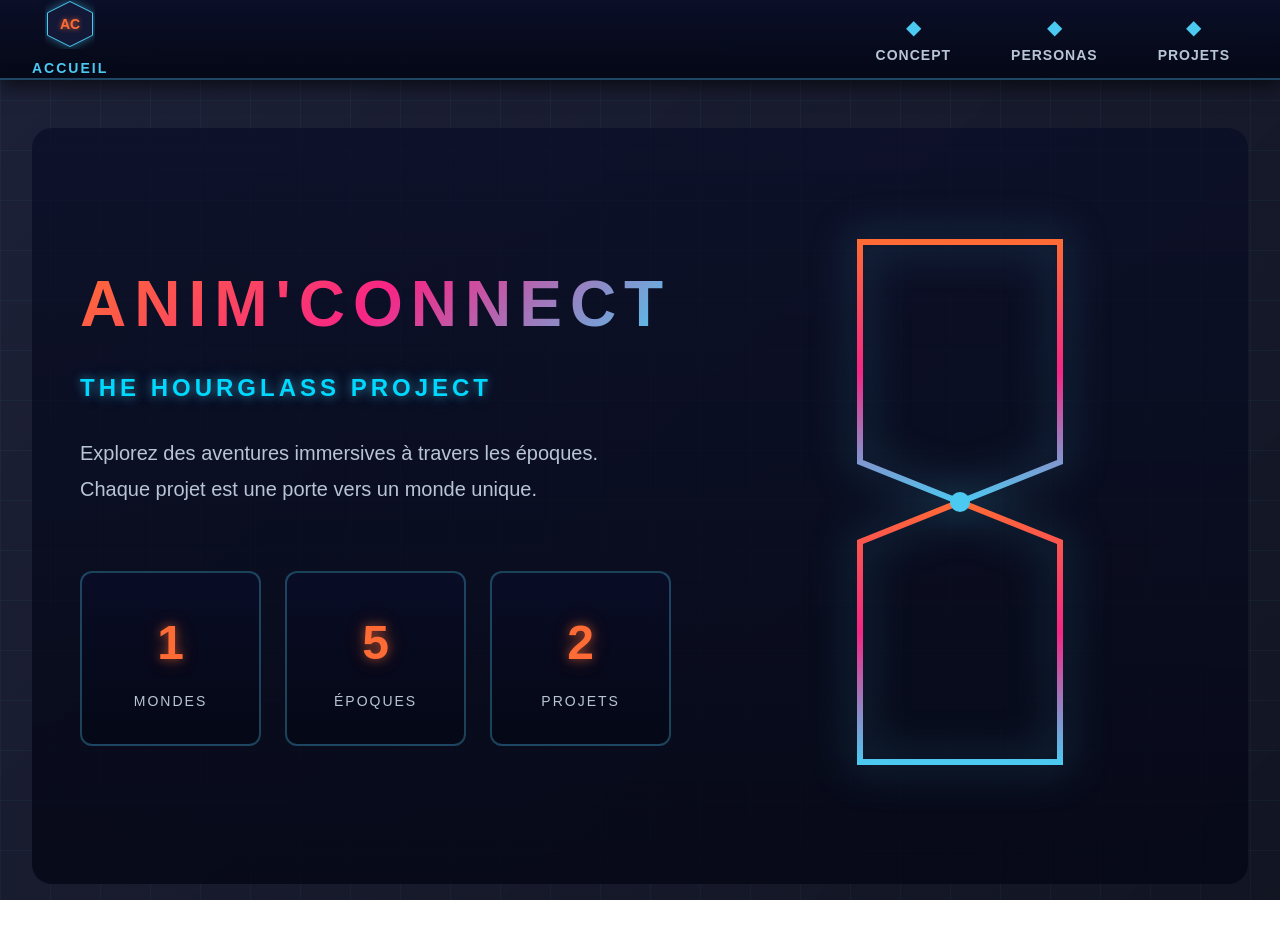
==== commit 2921f8c0: "Refonte design : Ajout d'images et backgrounds partout - Nouveau fichier css/images.css avec backgro" ====
--- a/index.html
+++ b/index.html
@@ -12,6 +12,7 @@
     <link rel="stylesheet" href="css/header.css">
     <link rel="stylesheet" href="css/pages.css">
     <link rel="stylesheet" href="css/components.css">
+    <link rel="stylesheet" href="css/images.css">
     <link rel="stylesheet" href="css/responsive.css">
 </head>
 <body>
--- a/css/layout.css
+++ b/css/layout.css
@@ -3,12 +3,25 @@
    ============================================ */
 
 body {
-    background: linear-gradient(135deg, var(--bg-darker) 0%, var(--bg-dark) 100%);
-    position: relative;
+    background: url('https://images.unsplash.com/photo-1451187580459-43490279c0fa?w=1920&q=80') center/cover fixed;
+    position: relative;
+}
+
+/* Overlay sombre pour la lisibilité */
+body::before {
+    content: '';
+    position: fixed;
+    top: 0;
+    left: 0;
+    width: 100%;
+    height: 100%;
+    background: linear-gradient(135deg, rgba(10, 14, 39, 0.92) 0%, rgba(5, 8, 22, 0.95) 100%);
+    pointer-events: none;
+    z-index: 0;
 }
 
 /* Effet de grille cyberpunk en arrière-plan */
-body::before {
+body::after {
     content: '';
     position: fixed;
     top: 0;
@@ -16,8 +29,8 @@
     width: 100%;
     height: 100%;
     background-image:
-        linear-gradient(rgba(76, 201, 240, 0.03) 1px, transparent 1px),
-        linear-gradient(90deg, rgba(76, 201, 240, 0.03) 1px, transparent 1px);
+        linear-gradient(rgba(76, 201, 240, 0.05) 1px, transparent 1px),
+        linear-gradient(90deg, rgba(76, 201, 240, 0.05) 1px, transparent 1px);
     background-size: 50px 50px;
     pointer-events: none;
     z-index: 0;
@@ -105,13 +118,15 @@
 
 /* Cartes */
 .card {
-    background: var(--bg-card);
+    background: linear-gradient(rgba(10, 14, 39, 0.85), rgba(5, 8, 22, 0.9)),
+                url('https://images.unsplash.com/photo-1579546929518-9e396f3cc809?w=400&q=80') center/cover;
     border: 2px solid var(--border-color);
     border-radius: var(--radius-lg);
     padding: var(--spacing-lg);
     transition: all var(--transition-normal);
     position: relative;
     overflow: hidden;
+    backdrop-filter: blur(10px);
 }
 
 .card::before {
@@ -124,20 +139,26 @@
     background: linear-gradient(
         90deg,
         transparent,
-        rgba(76, 201, 240, 0.1),
+        rgba(76, 201, 240, 0.2),
         transparent
     );
     transition: left 0.5s ease;
+    z-index: 0;
 }
 
 .card:hover {
     border-color: var(--border-hover);
-    transform: translateY(-5px);
-    box-shadow: var(--glow-blue);
+    transform: translateY(-5px) scale(1.02);
+    box-shadow: 0 10px 40px rgba(76, 201, 240, 0.4);
 }
 
 .card:hover::before {
     left: 100%;
+}
+
+.card > * {
+    position: relative;
+    z-index: 1;
 }
 
 /* Boutons */
--- a/css/header.css
+++ b/css/header.css
@@ -8,15 +8,16 @@
     left: 0;
     width: 100%;
     height: var(--header-height);
-    background: rgba(10, 14, 39, 0.95);
-    backdrop-filter: blur(10px);
+    background: linear-gradient(rgba(10, 14, 39, 0.95), rgba(5, 8, 22, 0.98)),
+                url('https://images.unsplash.com/photo-1419242902214-272b3f66ee7a?w=1920&q=80') center/cover;
+    backdrop-filter: blur(15px);
     border-bottom: 2px solid var(--border-color);
     display: flex;
     justify-content: space-between;
     align-items: center;
     padding: 0 var(--spacing-lg);
     z-index: var(--z-header);
-    box-shadow: 0 4px 20px rgba(0, 0, 0, 0.5);
+    box-shadow: 0 4px 20px rgba(0, 0, 0, 0.7);
 }
 
 /* Logo à gauche */
--- a/css/images.css
+++ b/css/images.css
@@ -0,0 +1,215 @@
+/* ============================================
+   IMAGES ET BACKGROUNDS
+   ============================================ */
+
+/* Hero Section - Background */
+.hero-section {
+    background: linear-gradient(rgba(10, 14, 39, 0.75), rgba(5, 8, 22, 0.85)),
+                url('https://images.unsplash.com/photo-1462331940025-496dfbfc7564?w=1920&q=80') center/cover;
+    border-radius: var(--radius-xl);
+    padding: var(--spacing-xl) !important;
+}
+
+/* Stat Cards - Backgrounds */
+.stat-card {
+    background: linear-gradient(rgba(10, 14, 39, 0.9), rgba(5, 8, 22, 0.95)),
+                url('https://images.unsplash.com/photo-1534796636912-3b95b3ab5986?w=400&q=80') center/cover;
+}
+
+/* Concept Cards - Backgrounds différents */
+.concept-card:nth-child(1) {
+    background: linear-gradient(rgba(10, 14, 39, 0.85), rgba(5, 8, 22, 0.9)),
+                url('https://images.unsplash.com/photo-1509023464722-18d996393ca8?w=600&q=80') center/cover;
+}
+
+.concept-card:nth-child(2) {
+    background: linear-gradient(rgba(10, 14, 39, 0.85), rgba(5, 8, 22, 0.9)),
+                url('https://images.unsplash.com/photo-1516339901601-2e1b62dc0c45?w=600&q=80') center/cover;
+}
+
+.concept-card:nth-child(3) {
+    background: linear-gradient(rgba(10, 14, 39, 0.85), rgba(5, 8, 22, 0.9)),
+                url('https://images.unsplash.com/photo-1518770660439-4636190af475?w=600&q=80') center/cover;
+}
+
+.concept-card:nth-child(4) {
+    background: linear-gradient(rgba(10, 14, 39, 0.85), rgba(5, 8, 22, 0.9)),
+                url('https://images.unsplash.com/photo-1550745165-9bc0b252726f?w=600&q=80') center/cover;
+}
+
+/* Persona Cards - Backgrounds différents */
+.persona-card {
+    background: linear-gradient(rgba(10, 14, 39, 0.88), rgba(5, 8, 22, 0.92)),
+                url('https://images.unsplash.com/photo-1614732414444-096e5f1122d5?w=400&q=80') center/cover;
+}
+
+.persona-card.author {
+    background: linear-gradient(rgba(255, 107, 53, 0.15), rgba(76, 201, 240, 0.15)),
+                linear-gradient(rgba(10, 14, 39, 0.85), rgba(5, 8, 22, 0.9)),
+                url('https://images.unsplash.com/photo-1620712943543-bcc4688e7485?w=800&q=80') center/cover;
+}
+
+/* Persona Avatar - Images */
+.persona-avatar {
+    background: linear-gradient(135deg, rgba(255, 107, 53, 0.3), rgba(76, 201, 240, 0.3)),
+                url('https://images.unsplash.com/photo-1534796636912-3b95b3ab5986?w=200&q=80') center/cover;
+}
+
+/* World Cards - Backgrounds thématiques */
+.world-card:nth-child(1) {
+    background: linear-gradient(rgba(10, 14, 39, 0.80), rgba(5, 8, 22, 0.88)),
+                url('https://images.unsplash.com/photo-1451187580459-43490279c0fa?w=600&q=80') center/cover;
+}
+
+.world-card:nth-child(2) {
+    background: linear-gradient(rgba(10, 14, 39, 0.80), rgba(5, 8, 22, 0.88)),
+                url('https://images.unsplash.com/photo-1419242902214-272b3f66ee7a?w=600&q=80') center/cover;
+}
+
+.world-card:nth-child(3) {
+    background: linear-gradient(rgba(10, 14, 39, 0.80), rgba(5, 8, 22, 0.88)),
+                url('https://images.unsplash.com/photo-1462331940025-496dfbfc7564?w=600&q=80') center/cover;
+}
+
+/* Epoch Cards - Images selon l'époque */
+.epoch-card {
+    background-size: cover;
+    background-position: center;
+    position: relative;
+}
+
+.epoch-card::before {
+    content: '';
+    position: absolute;
+    top: 0;
+    left: 0;
+    right: 0;
+    bottom: 0;
+    background: linear-gradient(rgba(10, 14, 39, 0.82), rgba(5, 8, 22, 0.90));
+    z-index: 0;
+}
+
+.epoch-card > * {
+    position: relative;
+    z-index: 1;
+}
+
+/* Saga Cards - Backgrounds aventure */
+.saga-card {
+    background: linear-gradient(rgba(10, 14, 39, 0.83), rgba(5, 8, 22, 0.90)),
+                url('https://images.unsplash.com/photo-1518770660439-4636190af475?w=600&q=80') center/cover;
+}
+
+/* Project Cards - Images de projets */
+.project-card {
+    background: linear-gradient(rgba(10, 14, 39, 0.85), rgba(5, 8, 22, 0.92)),
+                url('https://images.unsplash.com/photo-1533134486753-c833f0ed4866?w=600&q=80') center/cover;
+}
+
+/* Modal Content - Background */
+.modal-content {
+    background: linear-gradient(rgba(10, 14, 39, 0.95), rgba(5, 8, 22, 0.98)),
+                url('https://images.unsplash.com/photo-1579546929518-9e396f3cc809?w=800&q=80') center/cover;
+}
+
+/* Chat Modal - Background */
+.chat-modal-content {
+    background: linear-gradient(rgba(10, 14, 39, 0.97), rgba(5, 8, 22, 0.99)),
+                url('https://images.unsplash.com/photo-1526374965328-7f61d4dc18c5?w=800&q=80') center/cover;
+}
+
+.chat-header {
+    background: linear-gradient(rgba(10, 14, 39, 0.95), rgba(5, 8, 22, 0.98)),
+                url('https://images.unsplash.com/photo-1550745165-9bc0b252726f?w=800&q=80') center/cover;
+}
+
+/* Action Buttons - Backgrounds */
+.action-btn {
+    background: linear-gradient(rgba(10, 14, 39, 0.88), rgba(5, 8, 22, 0.93)),
+                url('https://images.unsplash.com/photo-1558618666-fcd25c85cd64?w=400&q=80') center/cover;
+}
+
+.action-btn:hover {
+    background: linear-gradient(rgba(255, 107, 53, 0.3), rgba(10, 14, 39, 0.85)),
+                url('https://images.unsplash.com/photo-1558618666-fcd25c85cd64?w=400&q=80') center/cover;
+}
+
+/* Option Groups - Backgrounds */
+.option-group {
+    background: linear-gradient(rgba(10, 14, 39, 0.85), rgba(5, 8, 22, 0.90)),
+                url('https://images.unsplash.com/photo-1534796636912-3b95b3ab5986?w=400&q=80') center/cover;
+}
+
+.option-btn {
+    background: linear-gradient(rgba(10, 14, 39, 0.90), rgba(5, 8, 22, 0.95)),
+                url('https://images.unsplash.com/photo-1579546929518-9e396f3cc809?w=300&q=80') center/cover;
+}
+
+.option-btn.active {
+    background: linear-gradient(rgba(76, 201, 240, 0.3), rgba(10, 14, 39, 0.85)),
+                url('https://images.unsplash.com/photo-1579546929518-9e396f3cc809?w=300&q=80') center/cover;
+}
+
+/* Breadcrumb - Background */
+.breadcrumb {
+    background: linear-gradient(rgba(10, 14, 39, 0.90), rgba(5, 8, 22, 0.95)),
+                url('https://images.unsplash.com/photo-1517976487492-5750f3195933?w=1200&q=80') center/cover;
+}
+
+/* Page Headers - Background */
+.page-header {
+    background: linear-gradient(rgba(10, 14, 39, 0.70), rgba(5, 8, 22, 0.80)),
+                url('https://images.unsplash.com/photo-1504805572947-34fad45aed93?w=1200&q=80') center/cover;
+    padding: var(--spacing-xl);
+    border-radius: var(--radius-xl);
+    margin-bottom: var(--spacing-xl);
+}
+
+/* Persona Selector Buttons - Backgrounds */
+.persona-select-btn {
+    background: linear-gradient(rgba(10, 14, 39, 0.88), rgba(5, 8, 22, 0.93)),
+                url('https://images.unsplash.com/photo-1614732414444-096e5f1122d5?w=300&q=80') center/cover;
+}
+
+.persona-select-btn:hover {
+    background: linear-gradient(rgba(76, 201, 240, 0.25), rgba(10, 14, 39, 0.85)),
+                url('https://images.unsplash.com/photo-1614732414444-096e5f1122d5?w=300&q=80') center/cover;
+}
+
+.persona-select-avatar {
+    background: linear-gradient(135deg, rgba(255, 107, 53, 0.3), rgba(76, 201, 240, 0.3)),
+                url('https://images.unsplash.com/photo-1534796636912-3b95b3ab5986?w=200&q=80') center/cover;
+}
+
+/* Chat Messages - Background */
+.message-content {
+    background: linear-gradient(rgba(10, 14, 39, 0.90), rgba(5, 8, 22, 0.95)),
+                url('https://images.unsplash.com/photo-1526374965328-7f61d4dc18c5?w=400&q=80') center/cover;
+}
+
+.chat-message.user .message-content {
+    background: linear-gradient(rgba(76, 201, 240, 0.25), rgba(10, 14, 39, 0.88)),
+                url('https://images.unsplash.com/photo-1526374965328-7f61d4dc18c5?w=400&q=80') center/cover;
+}
+
+/* Input Fields - Background */
+#chat-input {
+    background: linear-gradient(rgba(10, 14, 39, 0.92), rgba(5, 8, 22, 0.96)),
+                url('https://images.unsplash.com/photo-1558618666-fcd25c85cd64?w=400&q=80') center/cover;
+}
+
+/* Tous les éléments avec backgrounds-image gardent leur contenu lisible */
+.hero-section *,
+.concept-card *,
+.persona-card *,
+.world-card *,
+.epoch-card *,
+.saga-card *,
+.project-card *,
+.modal-content *,
+.action-btn *,
+.option-group *,
+.breadcrumb * {
+    position: relative;
+    z-index: 1;
+}
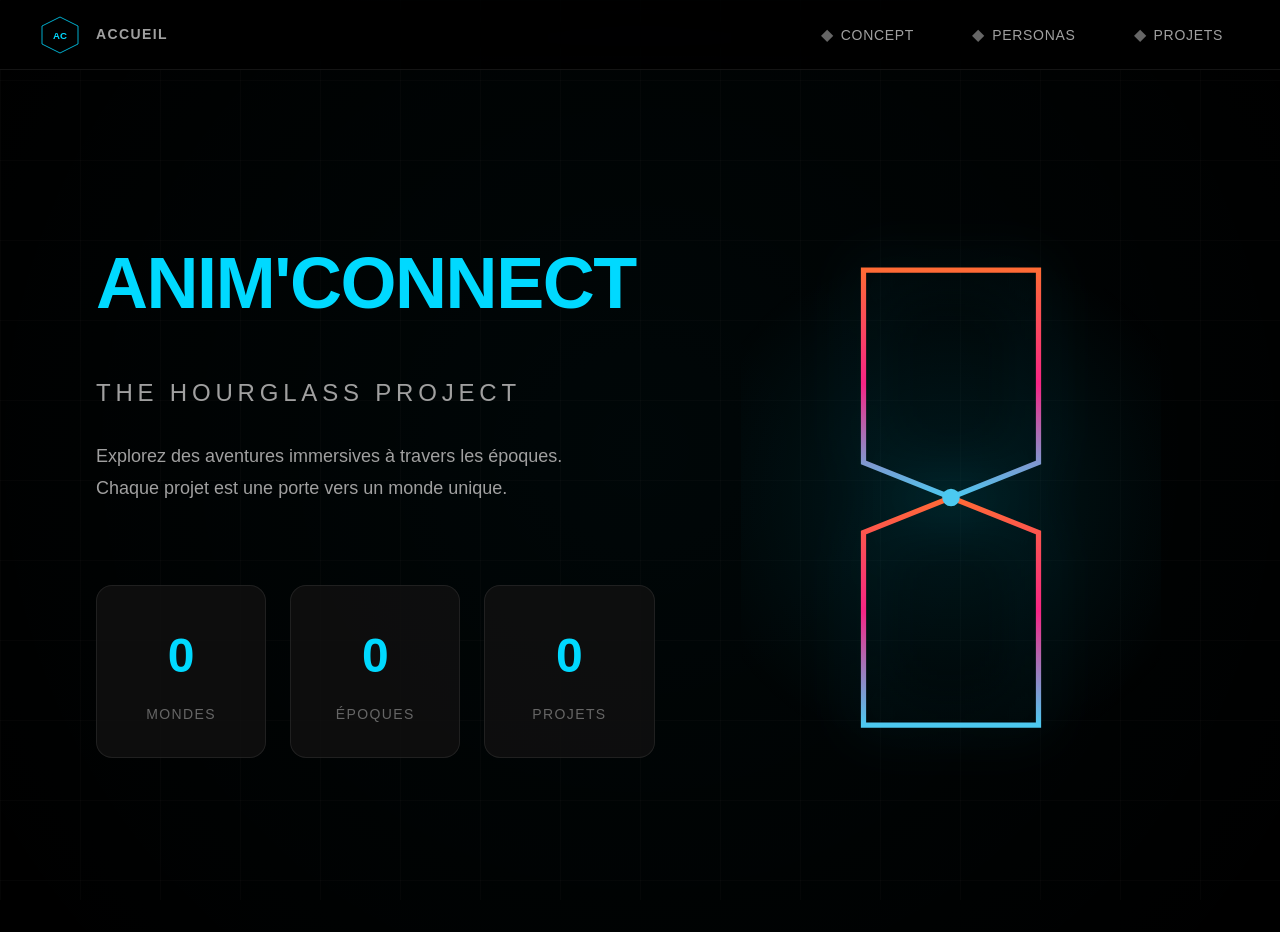
==== commit ba662b52: "Refonte complète design : Sci-Fi moderne sombre et épuré Design complètement repensé : - Palette de " ====
--- a/index.html
+++ b/index.html
@@ -12,7 +12,6 @@
     <link rel="stylesheet" href="css/header.css">
     <link rel="stylesheet" href="css/pages.css">
     <link rel="stylesheet" href="css/components.css">
-    <link rel="stylesheet" href="css/images.css">
     <link rel="stylesheet" href="css/responsive.css">
 </head>
 <body>
--- a/css/variables.css
+++ b/css/variables.css
@@ -1,43 +1,47 @@
 /* ============================================
-   VARIABLES CSS - THÈME FUTURISTE NÉON
+   VARIABLES CSS - THÈME SCI-FI MODERNE SOMBRE
    ============================================ */
 
 :root {
-    /* Couleurs néon principales (inspirées de l'image) */
-    --neon-orange: #ff6b35;
-    --neon-pink: #f72585;
-    --neon-purple: #7209b7;
-    --neon-blue: #4cc9f0;
-    --neon-cyan: #00d9ff;
-    --neon-yellow: #ffd000;
+    /* Couleurs principales - Palette sombre moderne */
+    --primary: #00d9ff;
+    --primary-dark: #0099cc;
+    --secondary: #8b5cf6;
+    --accent: #06b6d4;
+    --accent-soft: #38bdf8;
 
-    /* Couleurs de fond */
-    --bg-dark: #0a0e27;
-    --bg-darker: #050816;
-    --bg-card: #131836;
-    --bg-card-hover: #1a1f47;
+    /* Couleurs de fond - Très sombres */
+    --bg-primary: #000000;
+    --bg-secondary: #0a0a0a;
+    --bg-tertiary: #111111;
+    --bg-card: rgba(17, 17, 17, 0.8);
+    --bg-card-hover: rgba(25, 25, 25, 0.9);
+    --bg-glass: rgba(255, 255, 255, 0.03);
 
     /* Couleurs de texte */
-    --text-primary: #ffffff;
-    --text-secondary: #b8c5d6;
-    --text-muted: #6b7a8f;
+    --text-primary: #f0f0f0;
+    --text-secondary: #a0a0a0;
+    --text-muted: #666666;
+    --text-dimmed: #404040;
 
-    /* Bordures et accents */
-    --border-color: rgba(76, 201, 240, 0.3);
-    --border-hover: rgba(76, 201, 240, 0.8);
+    /* Bordures et séparateurs */
+    --border-primary: rgba(255, 255, 255, 0.08);
+    --border-secondary: rgba(255, 255, 255, 0.05);
+    --border-accent: rgba(0, 217, 255, 0.3);
+    --border-hover: rgba(0, 217, 255, 0.5);
 
-    /* Effets de glow */
-    --glow-orange: 0 0 10px rgba(255, 107, 53, 0.5),
-                    0 0 20px rgba(255, 107, 53, 0.3),
-                    0 0 30px rgba(255, 107, 53, 0.1);
+    /* Ombres modernes */
+    --shadow-sm: 0 2px 8px rgba(0, 0, 0, 0.4);
+    --shadow-md: 0 4px 16px rgba(0, 0, 0, 0.5);
+    --shadow-lg: 0 8px 32px rgba(0, 0, 0, 0.6);
+    --shadow-xl: 0 16px 48px rgba(0, 0, 0, 0.7);
 
-    --glow-blue: 0 0 10px rgba(76, 201, 240, 0.5),
-                 0 0 20px rgba(76, 201, 240, 0.3),
-                 0 0 30px rgba(76, 201, 240, 0.1);
+    /* Effets de glow subtils */
+    --glow-primary: 0 0 20px rgba(0, 217, 255, 0.15),
+                     0 0 40px rgba(0, 217, 255, 0.1);
 
-    --glow-pink: 0 0 10px rgba(247, 37, 133, 0.5),
-                 0 0 20px rgba(247, 37, 133, 0.3),
-                 0 0 30px rgba(247, 37, 133, 0.1);
+    --glow-accent: 0 0 20px rgba(139, 92, 246, 0.15),
+                    0 0 40px rgba(139, 92, 246, 0.1);
 
     /* Espacements */
     --spacing-xs: 0.5rem;
@@ -45,32 +49,40 @@
     --spacing-md: 1.5rem;
     --spacing-lg: 2rem;
     --spacing-xl: 3rem;
+    --spacing-2xl: 4rem;
 
     /* Tailles de police */
     --font-xs: 0.75rem;
     --font-sm: 0.875rem;
     --font-md: 1rem;
-    --font-lg: 1.25rem;
+    --font-lg: 1.125rem;
     --font-xl: 1.5rem;
     --font-2xl: 2rem;
-    --font-3xl: 3rem;
+    --font-3xl: 2.5rem;
+    --font-4xl: 3rem;
 
     /* Hauteur du header */
-    --header-height: 80px;
+    --header-height: 70px;
 
     /* Transitions */
-    --transition-fast: 0.2s ease;
-    --transition-normal: 0.3s ease;
-    --transition-slow: 0.5s ease;
+    --transition-fast: 0.15s cubic-bezier(0.4, 0, 0.2, 1);
+    --transition-normal: 0.3s cubic-bezier(0.4, 0, 0.2, 1);
+    --transition-slow: 0.5s cubic-bezier(0.4, 0, 0.2, 1);
 
     /* Border radius */
-    --radius-sm: 4px;
-    --radius-md: 8px;
-    --radius-lg: 12px;
-    --radius-xl: 20px;
+    --radius-sm: 6px;
+    --radius-md: 10px;
+    --radius-lg: 16px;
+    --radius-xl: 24px;
+    --radius-full: 9999px;
 
     /* Z-index */
     --z-header: 1000;
     --z-modal: 2000;
     --z-overlay: 1500;
+
+    /* Backdrop blur */
+    --blur-sm: 10px;
+    --blur-md: 20px;
+    --blur-lg: 30px;
 }
--- a/css/layout.css
+++ b/css/layout.css
@@ -1,26 +1,37 @@
 /* ============================================
-   LAYOUT - STRUCTURE GÉNÉRALE
+   LAYOUT - STRUCTURE MODERNE SOMBRE
    ============================================ */
 
 body {
-    background: url('https://images.unsplash.com/photo-1451187580459-43490279c0fa?w=1920&q=80') center/cover fixed;
-    position: relative;
-}
-
-/* Overlay sombre pour la lisibilité */
+    background: var(--bg-primary);
+    position: relative;
+    overflow-x: hidden;
+}
+
+/* Effet de gradient subtil en arrière-plan */
 body::before {
     content: '';
     position: fixed;
-    top: 0;
-    left: 0;
-    width: 100%;
-    height: 100%;
-    background: linear-gradient(135deg, rgba(10, 14, 39, 0.92) 0%, rgba(5, 8, 22, 0.95) 100%);
+    top: -50%;
+    left: -50%;
+    width: 200%;
+    height: 200%;
+    background: radial-gradient(
+        circle at 50% 50%,
+        rgba(0, 217, 255, 0.03) 0%,
+        transparent 50%
+    );
     pointer-events: none;
     z-index: 0;
-}
-
-/* Effet de grille cyberpunk en arrière-plan */
+    animation: subtleRotate 60s linear infinite;
+}
+
+@keyframes subtleRotate {
+    from { transform: rotate(0deg); }
+    to { transform: rotate(360deg); }
+}
+
+/* Grille subtile moderne */
 body::after {
     content: '';
     position: fixed;
@@ -29,9 +40,9 @@
     width: 100%;
     height: 100%;
     background-image:
-        linear-gradient(rgba(76, 201, 240, 0.05) 1px, transparent 1px),
-        linear-gradient(90deg, rgba(76, 201, 240, 0.05) 1px, transparent 1px);
-    background-size: 50px 50px;
+        linear-gradient(rgba(255, 255, 255, 0.02) 1px, transparent 1px),
+        linear-gradient(90deg, rgba(255, 255, 255, 0.02) 1px, transparent 1px);
+    background-size: 80px 80px;
     pointer-events: none;
     z-index: 0;
 }
@@ -48,17 +59,17 @@
 .page {
     display: none;
     padding: var(--spacing-xl) var(--spacing-lg);
-    animation: fadeIn 0.5s ease;
+    animation: fadeInUp 0.4s cubic-bezier(0.4, 0, 0.2, 1);
 }
 
 .page.active {
     display: block;
 }
 
-@keyframes fadeIn {
+@keyframes fadeInUp {
     from {
         opacity: 0;
-        transform: translateY(20px);
+        transform: translateY(30px);
     }
     to {
         opacity: 1;
@@ -70,25 +81,45 @@
 .page-header {
     text-align: center;
     margin-bottom: var(--spacing-xl);
+    padding: var(--spacing-2xl) var(--spacing-lg);
+    background: linear-gradient(
+        180deg,
+        rgba(255, 255, 255, 0.02) 0%,
+        transparent 100%
+    );
+    border-radius: var(--radius-xl);
+    border: 1px solid var(--border-primary);
 }
 
 .page-title {
-    font-size: var(--font-3xl);
-    background: linear-gradient(90deg, var(--neon-orange), var(--neon-pink), var(--neon-blue));
-    -webkit-background-clip: text;
-    -webkit-text-fill-color: transparent;
-    background-clip: text;
+    font-size: clamp(2rem, 5vw, 3rem);
+    font-weight: 700;
+    color: var(--text-primary);
     text-transform: uppercase;
-    letter-spacing: 4px;
+    letter-spacing: 0.1em;
     margin-bottom: var(--spacing-sm);
+    position: relative;
+    display: inline-block;
+}
+
+.page-title::after {
+    content: '';
+    position: absolute;
+    bottom: -10px;
+    left: 50%;
+    transform: translateX(-50%);
+    width: 60px;
+    height: 2px;
+    background: linear-gradient(
+        90deg,
+        transparent,
+        var(--primary),
+        transparent
+    );
 }
 
 .title-underline {
-    width: 100px;
-    height: 3px;
-    background: linear-gradient(90deg, var(--neon-orange), var(--neon-blue));
-    margin: 0 auto;
-    box-shadow: var(--glow-blue);
+    display: none;
 }
 
 /* Conteneurs */
@@ -105,31 +136,80 @@
 }
 
 .grid-2 {
-    grid-template-columns: repeat(auto-fit, minmax(300px, 1fr));
+    grid-template-columns: repeat(auto-fit, minmax(320px, 1fr));
 }
 
 .grid-3 {
-    grid-template-columns: repeat(auto-fit, minmax(250px, 1fr));
+    grid-template-columns: repeat(auto-fit, minmax(280px, 1fr));
 }
 
 .grid-4 {
-    grid-template-columns: repeat(auto-fit, minmax(200px, 1fr));
-}
-
-/* Cartes */
+    grid-template-columns: repeat(auto-fit, minmax(240px, 1fr));
+}
+
+/* Cartes modernes */
 .card {
-    background: linear-gradient(rgba(10, 14, 39, 0.85), rgba(5, 8, 22, 0.9)),
-                url('https://images.unsplash.com/photo-1579546929518-9e396f3cc809?w=400&q=80') center/cover;
-    border: 2px solid var(--border-color);
+    background: var(--bg-card);
+    border: 1px solid var(--border-primary);
     border-radius: var(--radius-lg);
     padding: var(--spacing-lg);
     transition: all var(--transition-normal);
     position: relative;
     overflow: hidden;
-    backdrop-filter: blur(10px);
+    backdrop-filter: blur(var(--blur-sm));
 }
 
 .card::before {
+    content: '';
+    position: absolute;
+    top: 0;
+    left: 0;
+    right: 0;
+    height: 2px;
+    background: linear-gradient(
+        90deg,
+        transparent,
+        var(--primary),
+        transparent
+    );
+    opacity: 0;
+    transition: opacity var(--transition-normal);
+}
+
+.card:hover {
+    border-color: var(--border-accent);
+    background: var(--bg-card-hover);
+    transform: translateY(-4px);
+    box-shadow: var(--shadow-lg), var(--glow-primary);
+}
+
+.card:hover::before {
+    opacity: 1;
+}
+
+.card > * {
+    position: relative;
+    z-index: 1;
+}
+
+/* Boutons modernes */
+.btn {
+    padding: var(--spacing-sm) var(--spacing-lg);
+    border: 1px solid var(--border-accent);
+    border-radius: var(--radius-md);
+    background: transparent;
+    color: var(--text-primary);
+    font-weight: 600;
+    font-size: var(--font-sm);
+    text-transform: uppercase;
+    letter-spacing: 0.05em;
+    cursor: pointer;
+    transition: all var(--transition-normal);
+    position: relative;
+    overflow: hidden;
+}
+
+.btn::before {
     content: '';
     position: absolute;
     top: 0;
@@ -139,60 +219,17 @@
     background: linear-gradient(
         90deg,
         transparent,
-        rgba(76, 201, 240, 0.2),
-        transparent
-    );
-    transition: left 0.5s ease;
-    z-index: 0;
-}
-
-.card:hover {
-    border-color: var(--border-hover);
-    transform: translateY(-5px) scale(1.02);
-    box-shadow: 0 10px 40px rgba(76, 201, 240, 0.4);
-}
-
-.card:hover::before {
-    left: 100%;
-}
-
-.card > * {
-    position: relative;
-    z-index: 1;
-}
-
-/* Boutons */
-.btn {
-    padding: var(--spacing-sm) var(--spacing-lg);
-    border: 2px solid var(--neon-blue);
-    border-radius: var(--radius-md);
-    background: transparent;
-    color: var(--text-primary);
-    font-weight: 600;
-    text-transform: uppercase;
-    letter-spacing: 1px;
-    cursor: pointer;
-    transition: all var(--transition-normal);
-    position: relative;
-    overflow: hidden;
-}
-
-.btn::before {
-    content: '';
-    position: absolute;
-    top: 0;
-    left: -100%;
-    width: 100%;
-    height: 100%;
-    background: linear-gradient(90deg, transparent, var(--neon-blue), transparent);
-    opacity: 0.3;
-    transition: left 0.5s ease;
+        rgba(0, 217, 255, 0.1),
+        transparent
+    );
+    transition: left 0.4s ease;
 }
 
 .btn:hover {
-    border-color: var(--neon-cyan);
-    box-shadow: var(--glow-blue);
-    transform: scale(1.05);
+    border-color: var(--primary);
+    background: rgba(0, 217, 255, 0.05);
+    box-shadow: var(--glow-primary);
+    transform: translateY(-2px);
 }
 
 .btn:hover::before {
@@ -200,10 +237,30 @@
 }
 
 .btn-primary {
-    border-color: var(--neon-orange);
+    border-color: var(--primary);
+    background: rgba(0, 217, 255, 0.1);
 }
 
 .btn-primary:hover {
-    border-color: var(--neon-pink);
-    box-shadow: var(--glow-orange);
-}
+    background: rgba(0, 217, 255, 0.2);
+}
+
+/* Effet glassmorphism */
+.glass {
+    background: var(--bg-glass);
+    backdrop-filter: blur(var(--blur-md));
+    border: 1px solid var(--border-secondary);
+}
+
+/* Séparateur moderne */
+.separator {
+    width: 100%;
+    height: 1px;
+    background: linear-gradient(
+        90deg,
+        transparent,
+        var(--border-primary),
+        transparent
+    );
+    margin: var(--spacing-lg) 0;
+}
--- a/css/header.css
+++ b/css/header.css
@@ -1,5 +1,5 @@
 /* ============================================
-   HEADER - NAVIGATION FIXE
+   HEADER - NAVIGATION MODERNE
    ============================================ */
 
 .main-header {
@@ -8,40 +8,61 @@
     left: 0;
     width: 100%;
     height: var(--header-height);
-    background: linear-gradient(rgba(10, 14, 39, 0.95), rgba(5, 8, 22, 0.98)),
-                url('https://images.unsplash.com/photo-1419242902214-272b3f66ee7a?w=1920&q=80') center/cover;
-    backdrop-filter: blur(15px);
-    border-bottom: 2px solid var(--border-color);
+    background: rgba(0, 0, 0, 0.7);
+    backdrop-filter: blur(var(--blur-md));
+    border-bottom: 1px solid var(--border-primary);
     display: flex;
     justify-content: space-between;
     align-items: center;
     padding: 0 var(--spacing-lg);
     z-index: var(--z-header);
-    box-shadow: 0 4px 20px rgba(0, 0, 0, 0.7);
+    transition: all var(--transition-normal);
+}
+
+.main-header::before {
+    content: '';
+    position: absolute;
+    bottom: 0;
+    left: 0;
+    right: 0;
+    height: 1px;
+    background: linear-gradient(
+        90deg,
+        transparent,
+        var(--primary),
+        transparent
+    );
+    opacity: 0;
+    transition: opacity var(--transition-normal);
+}
+
+.main-header:hover::before {
+    opacity: 0.5;
 }
 
 /* Logo à gauche */
 .header-left {
     display: flex;
     align-items: center;
+    gap: var(--spacing-md);
 }
 
 .logo-container {
     display: flex;
-    flex-direction: column;
     align-items: center;
-    gap: var(--spacing-xs);
+    gap: var(--spacing-sm);
     cursor: pointer;
-    transition: transform var(--transition-normal);
+    transition: transform var(--transition-fast);
+    padding: var(--spacing-xs);
 }
 
 .logo-container:hover {
-    transform: scale(1.05);
+    transform: scale(1.02);
 }
 
 .logo-hexagon {
-    width: 50px;
-    height: 50px;
+    width: 40px;
+    height: 40px;
     position: relative;
 }
 
@@ -51,52 +72,53 @@
 }
 
 .hexagon-shape {
-    fill: var(--bg-card);
-    stroke: var(--neon-blue);
+    fill: transparent;
+    stroke: var(--primary);
     stroke-width: 2;
-    filter: drop-shadow(0 0 10px rgba(76, 201, 240, 0.5));
     transition: all var(--transition-normal);
 }
 
 .logo-container:hover .hexagon-shape {
-    stroke: var(--neon-cyan);
-    filter: drop-shadow(0 0 20px rgba(76, 201, 240, 0.8));
+    stroke: var(--accent-soft);
+    filter: drop-shadow(0 0 10px rgba(0, 217, 255, 0.4));
 }
 
 .logo-text {
-    fill: var(--neon-orange);
-    font-size: 28px;
+    fill: var(--primary);
+    font-size: 24px;
     font-weight: 900;
     font-family: 'Segoe UI', sans-serif;
-    filter: drop-shadow(0 0 5px rgba(255, 107, 53, 0.8));
 }
 
 .logo-title {
     font-size: var(--font-sm);
-    color: var(--neon-blue);
-    font-weight: 700;
-    letter-spacing: 2px;
+    color: var(--text-secondary);
+    font-weight: 600;
+    letter-spacing: 0.1em;
     text-transform: uppercase;
+}
+
+.logo-container:hover .logo-title {
+    color: var(--primary);
 }
 
 /* Navigation à droite */
 .header-right {
     display: flex;
-    gap: var(--spacing-md);
+    gap: var(--spacing-xs);
     align-items: center;
 }
 
 .nav-btn {
     display: flex;
-    flex-direction: column;
     align-items: center;
     gap: var(--spacing-xs);
-    padding: var(--spacing-sm);
+    padding: var(--spacing-sm) var(--spacing-md);
     background: transparent;
-    border: 2px solid transparent;
+    border: 1px solid transparent;
     border-radius: var(--radius-md);
     cursor: pointer;
-    transition: all var(--transition-normal);
+    transition: all var(--transition-fast);
     position: relative;
 }
 
@@ -104,66 +126,71 @@
     content: '';
     position: absolute;
     bottom: 0;
-    left: 50%;
-    transform: translateX(-50%);
+    left: 0;
     width: 0;
     height: 2px;
-    background: linear-gradient(90deg, var(--neon-orange), var(--neon-blue));
+    background: var(--primary);
     transition: width var(--transition-normal);
 }
 
 .nav-btn:hover::before,
 .nav-btn.active::before {
-    width: 80%;
+    width: 100%;
 }
 
 .nav-icon {
-    font-size: var(--font-lg);
-    color: var(--neon-blue);
-    transition: all var(--transition-normal);
+    font-size: var(--font-md);
+    color: var(--text-muted);
+    transition: all var(--transition-fast);
 }
 
 .nav-text {
     font-size: var(--font-sm);
     color: var(--text-secondary);
-    font-weight: 600;
-    letter-spacing: 1px;
+    font-weight: 500;
+    letter-spacing: 0.05em;
     text-transform: uppercase;
-    transition: all var(--transition-normal);
+    transition: all var(--transition-fast);
 }
 
-.nav-btn:hover .nav-icon,
-.nav-btn.active .nav-icon {
-    color: var(--neon-cyan);
-    text-shadow: var(--glow-blue);
-    transform: scale(1.2);
+.nav-btn:hover {
+    background: rgba(255, 255, 255, 0.03);
+    border-color: var(--border-primary);
 }
 
-.nav-btn:hover .nav-text,
-.nav-btn.active .nav-text {
+.nav-btn:hover .nav-icon {
+    color: var(--primary);
+}
+
+.nav-btn:hover .nav-text {
     color: var(--text-primary);
 }
 
-.nav-btn:hover {
-    background: rgba(76, 201, 240, 0.05);
-    border-color: var(--border-color);
+.nav-btn.active {
+    background: rgba(0, 217, 255, 0.08);
+    border-color: var(--border-accent);
 }
 
-.nav-btn.active {
-    background: rgba(76, 201, 240, 0.1);
-    border-color: var(--neon-blue);
+.nav-btn.active .nav-icon {
+    color: var(--primary);
 }
 
-/* Animation du header au scroll */
-@keyframes headerSlideDown {
+.nav-btn.active .nav-text {
+    color: var(--primary);
+}
+
+/* Animation du header */
+@keyframes slideDown {
     from {
         transform: translateY(-100%);
+        opacity: 0;
     }
     to {
         transform: translateY(0);
+        opacity: 1;
     }
 }
 
 .main-header {
-    animation: headerSlideDown 0.5s ease;
+    animation: slideDown 0.4s cubic-bezier(0.4, 0, 0.2, 1);
 }
--- a/css/pages.css
+++ b/css/pages.css
@@ -1,15 +1,17 @@
 /* ============================================
-   PAGES - STYLES SPÉCIFIQUES
+   PAGES - DESIGN MODERNE SOMBRE
    ============================================ */
 
 /* ========== PAGE ACCUEIL ========== */
 .hero-section {
     display: grid;
-    grid-template-columns: 1fr 1fr;
-    gap: var(--spacing-xl);
+    grid-template-columns: 1.2fr 1fr;
+    gap: var(--spacing-2xl);
     align-items: center;
     min-height: calc(100vh - var(--header-height) - 4rem);
-    padding: var(--spacing-xl);
+    padding: var(--spacing-2xl);
+    max-width: 1400px;
+    margin: 0 auto;
 }
 
 .hero-content {
@@ -19,45 +21,35 @@
 }
 
 .hero-title {
-    font-size: clamp(2rem, 5vw, 4rem);
-    background: linear-gradient(135deg, var(--neon-orange), var(--neon-pink), var(--neon-blue));
-    -webkit-background-clip: text;
-    -webkit-text-fill-color: transparent;
-    background-clip: text;
-    letter-spacing: 8px;
-    font-weight: 900;
-    position: relative;
-}
-
-/* Effet glitch */
+    font-size: clamp(2.5rem, 6vw, 4.5rem);
+    font-weight: 800;
+    color: var(--text-primary);
+    letter-spacing: -0.02em;
+    line-height: 1.1;
+    margin-bottom: var(--spacing-md);
+}
+
+.hero-title::first-line {
+    color: var(--primary);
+}
+
 .glitch {
     position: relative;
-    animation: glitch 3s infinite;
-}
-
-@keyframes glitch {
-    0%, 90%, 100% {
-        transform: translate(0);
-    }
-    92% {
-        transform: translate(-2px, 2px);
-    }
-    94% {
-        transform: translate(2px, -2px);
-    }
 }
 
 .hero-subtitle {
     font-size: var(--font-xl);
-    color: var(--neon-cyan);
-    letter-spacing: 4px;
-    text-shadow: var(--glow-blue);
+    color: var(--text-secondary);
+    font-weight: 300;
+    letter-spacing: 0.2em;
+    text-transform: uppercase;
 }
 
 .hero-description {
     font-size: var(--font-lg);
     color: var(--text-secondary);
     line-height: 1.8;
+    max-width: 600px;
 }
 
 /* Stats */
@@ -65,116 +57,98 @@
     display: grid;
     grid-template-columns: repeat(3, 1fr);
     gap: var(--spacing-md);
-    margin-top: var(--spacing-lg);
+    margin-top: var(--spacing-xl);
 }
 
 .stat-card {
     background: var(--bg-card);
-    border: 2px solid var(--border-color);
+    border: 1px solid var(--border-primary);
     border-radius: var(--radius-lg);
     padding: var(--spacing-lg);
     text-align: center;
-    position: relative;
-    overflow: hidden;
     transition: all var(--transition-normal);
 }
 
-.stat-card::after {
+.stat-card:hover {
+    border-color: var(--border-accent);
+    background: var(--bg-card-hover);
+    transform: translateY(-4px);
+    box-shadow: var(--shadow-md);
+}
+
+.stat-value {
+    font-size: var(--font-4xl);
+    font-weight: 800;
+    color: var(--primary);
+    margin-bottom: var(--spacing-xs);
+}
+
+.stat-label {
+    font-size: var(--font-sm);
+    color: var(--text-muted);
+    letter-spacing: 0.1em;
+    text-transform: uppercase;
+}
+
+/* Visuel Hourglass */
+.hero-visual {
+    display: flex;
+    justify-content: center;
+    align-items: center;
+    position: relative;
+}
+
+.hourglass-container {
+    width: 100%;
+    max-width: 350px;
+    position: relative;
+}
+
+.hourglass-container::before {
     content: '';
     position: absolute;
-    top: -50%;
-    left: -50%;
-    width: 200%;
-    height: 200%;
-    background: radial-gradient(circle, rgba(76, 201, 240, 0.1) 0%, transparent 70%);
-    opacity: 0;
-    transition: opacity var(--transition-normal);
-}
-
-.stat-card:hover::after {
-    opacity: 1;
-}
-
-.stat-card:hover {
-    border-color: var(--neon-blue);
-    box-shadow: var(--glow-blue);
-    transform: translateY(-5px);
-}
-
-.stat-value {
-    font-size: var(--font-3xl);
-    font-weight: 900;
-    color: var(--neon-orange);
-    margin-bottom: var(--spacing-xs);
-    text-shadow: var(--glow-orange);
-}
-
-.stat-label {
-    font-size: var(--font-sm);
-    color: var(--text-secondary);
-    letter-spacing: 2px;
-    text-transform: uppercase;
-}
-
-/* Visuel Hourglass */
-.hero-visual {
-    display: flex;
-    justify-content: center;
-    align-items: center;
-}
-
-.hourglass-container {
-    width: 100%;
-    max-width: 400px;
+    top: 50%;
+    left: 50%;
+    transform: translate(-50%, -50%);
+    width: 120%;
+    height: 120%;
+    background: radial-gradient(
+        circle,
+        rgba(0, 217, 255, 0.1) 0%,
+        transparent 70%
+    );
+    animation: pulse 4s ease-in-out infinite;
+}
+
+@keyframes pulse {
+    0%, 100% {
+        transform: translate(-50%, -50%) scale(1);
+        opacity: 0.5;
+    }
+    50% {
+        transform: translate(-50%, -50%) scale(1.1);
+        opacity: 1;
+    }
 }
 
 .hourglass-svg {
     width: 100%;
     height: auto;
-    filter: drop-shadow(0 0 20px rgba(76, 201, 240, 0.5));
-}
-
-.hourglass-top,
-.hourglass-bottom {
-    animation: pulse 2s ease-in-out infinite;
-}
-
-.hourglass-center {
-    animation: glow 1.5s ease-in-out infinite;
-}
-
-@keyframes pulse {
-    0%, 100% {
-        opacity: 1;
-    }
-    50% {
-        opacity: 0.6;
-    }
-}
-
-@keyframes glow {
-    0%, 100% {
-        opacity: 1;
-        r: 5;
-    }
-    50% {
-        opacity: 0.5;
-        r: 8;
-    }
+    filter: drop-shadow(0 0 30px rgba(0, 217, 255, 0.3));
 }
 
 /* ========== PAGE CONCEPT ========== */
 .concept-content {
     display: grid;
-    grid-template-columns: repeat(auto-fit, minmax(300px, 1fr));
-    gap: var(--spacing-lg);
+    grid-template-columns: repeat(auto-fit, minmax(320px, 1fr));
+    gap: var(--spacing-xl);
     max-width: 1200px;
     margin: 0 auto;
 }
 
 .concept-card {
     background: var(--bg-card);
-    border: 2px solid var(--border-color);
+    border: 1px solid var(--border-primary);
     border-radius: var(--radius-lg);
     padding: var(--spacing-xl);
     transition: all var(--transition-normal);
@@ -186,29 +160,33 @@
     position: absolute;
     top: 0;
     left: 0;
-    right: 0;
-    height: 4px;
-    background: linear-gradient(90deg, var(--neon-orange), var(--neon-blue));
-    transform: scaleX(0);
-    transition: transform var(--transition-normal);
+    width: 3px;
+    height: 100%;
+    background: linear-gradient(
+        180deg,
+        var(--primary),
+        transparent
+    );
+    opacity: 0;
+    transition: opacity var(--transition-normal);
 }
 
 .concept-card:hover::before {
-    transform: scaleX(1);
+    opacity: 1;
 }
 
 .concept-card:hover {
-    border-color: var(--neon-blue);
-    box-shadow: var(--glow-blue);
-    transform: translateY(-10px);
+    border-color: var(--border-accent);
+    background: var(--bg-card-hover);
+    transform: translateY(-8px);
+    box-shadow: var(--shadow-lg);
 }
 
 .card-icon {
-    font-size: var(--font-3xl);
-    color: var(--neon-orange);
-    margin-bottom: var(--spacing-md);
-    text-align: center;
-    text-shadow: var(--glow-orange);
+    font-size: var(--font-4xl);
+    margin-bottom: var(--spacing-lg);
+    text-align: center;
+    color: var(--primary);
 }
 
 .concept-card h3 {
@@ -216,72 +194,71 @@
     color: var(--text-primary);
     margin-bottom: var(--spacing-md);
     text-align: center;
+    font-weight: 600;
 }
 
 .concept-card p {
     color: var(--text-secondary);
     line-height: 1.8;
+    text-align: center;
 }
 
 .concept-card strong {
-    color: var(--neon-blue);
+    color: var(--primary);
+    font-weight: 600;
 }
 
 /* ========== PAGE PERSONAS ========== */
 .personas-content {
     display: grid;
-    grid-template-columns: repeat(auto-fill, minmax(300px, 1fr));
-    gap: var(--spacing-lg);
+    grid-template-columns: repeat(auto-fill, minmax(320px, 1fr));
+    gap: var(--spacing-xl);
     max-width: 1400px;
     margin: 0 auto;
 }
 
 .persona-card {
     background: var(--bg-card);
-    border: 2px solid var(--border-color);
+    border: 1px solid var(--border-primary);
     border-radius: var(--radius-lg);
-    padding: var(--spacing-lg);
+    padding: var(--spacing-xl);
     transition: all var(--transition-normal);
     position: relative;
-    overflow: hidden;
 }
 
 .persona-card.author {
     grid-column: 1 / -1;
-    background: linear-gradient(135deg, rgba(255, 107, 53, 0.1), rgba(76, 201, 240, 0.1));
-    border-color: var(--neon-orange);
-}
-
-.persona-card::after {
-    content: '';
-    position: absolute;
-    top: -50%;
-    right: -50%;
-    width: 200%;
-    height: 200%;
-    background: radial-gradient(circle, rgba(76, 201, 240, 0.05) 0%, transparent 70%);
-    pointer-events: none;
+    background: linear-gradient(
+        135deg,
+        rgba(0, 217, 255, 0.05) 0%,
+        var(--bg-card) 100%
+    );
+    border-color: var(--border-accent);
 }
 
 .persona-card:hover {
-    border-color: var(--neon-blue);
-    box-shadow: var(--glow-blue);
-    transform: translateY(-5px);
+    border-color: var(--border-accent);
+    background: var(--bg-card-hover);
+    transform: translateY(-6px);
+    box-shadow: var(--shadow-lg), var(--glow-primary);
 }
 
 .persona-avatar {
-    width: 100px;
-    height: 100px;
-    border-radius: 50%;
+    width: 90px;
+    height: 90px;
+    border-radius: var(--radius-full);
     margin: 0 auto var(--spacing-md);
     display: flex;
     align-items: center;
     justify-content: center;
     font-size: var(--font-3xl);
-    border: 3px solid var(--neon-blue);
-    box-shadow: var(--glow-blue);
-    position: relative;
-    z-index: 1;
+    border: 2px solid var(--border-accent);
+    background: linear-gradient(
+        135deg,
+        rgba(0, 217, 255, 0.1) 0%,
+        rgba(139, 92, 246, 0.1) 100%
+    );
+    position: relative;
 }
 
 .persona-name {
@@ -294,16 +271,17 @@
 
 .persona-role {
     font-size: var(--font-md);
-    color: var(--neon-cyan);
+    color: var(--primary);
     text-align: center;
     margin-bottom: var(--spacing-md);
     text-transform: uppercase;
-    letter-spacing: 2px;
+    letter-spacing: 0.05em;
+    font-weight: 500;
 }
 
 .persona-description {
     color: var(--text-secondary);
-    line-height: 1.6;
+    line-height: 1.7;
     text-align: center;
     margin-bottom: var(--spacing-md);
 }
@@ -317,13 +295,14 @@
 
 .skill-tag {
     padding: var(--spacing-xs) var(--spacing-sm);
-    background: rgba(76, 201, 240, 0.1);
-    border: 1px solid var(--neon-blue);
+    background: rgba(0, 217, 255, 0.08);
+    border: 1px solid var(--border-accent);
     border-radius: var(--radius-sm);
     font-size: var(--font-xs);
-    color: var(--neon-blue);
+    color: var(--primary);
     text-transform: uppercase;
-    letter-spacing: 1px;
+    letter-spacing: 0.05em;
+    font-weight: 500;
 }
 
 /* ========== PAGE PROJETS ========== */
@@ -338,21 +317,22 @@
     flex-wrap: wrap;
     padding: var(--spacing-md);
     background: var(--bg-card);
-    border: 2px solid var(--border-color);
+    border: 1px solid var(--border-primary);
     border-radius: var(--radius-md);
 }
 
 .breadcrumb-item {
-    color: var(--neon-blue);
+    color: var(--text-secondary);
     cursor: pointer;
     transition: all var(--transition-fast);
     padding: var(--spacing-xs) var(--spacing-sm);
     border-radius: var(--radius-sm);
+    font-size: var(--font-sm);
 }
 
 .breadcrumb-item:hover {
-    background: rgba(76, 201, 240, 0.1);
-    color: var(--neon-cyan);
+    background: rgba(255, 255, 255, 0.03);
+    color: var(--primary);
 }
 
 .breadcrumb-separator {
@@ -369,7 +349,7 @@
 .saga-grid,
 .project-grid {
     display: grid;
-    grid-template-columns: repeat(auto-fill, minmax(280px, 1fr));
+    grid-template-columns: repeat(auto-fill, minmax(300px, 1fr));
     gap: var(--spacing-lg);
 }
 
@@ -378,13 +358,16 @@
 .saga-card,
 .project-card {
     background: var(--bg-card);
-    border: 2px solid var(--border-color);
+    border: 1px solid var(--border-primary);
     border-radius: var(--radius-lg);
-    padding: var(--spacing-lg);
+    padding: var(--spacing-xl);
     cursor: pointer;
     transition: all var(--transition-normal);
     position: relative;
-    overflow: hidden;
+    min-height: 250px;
+    display: flex;
+    flex-direction: column;
+    justify-content: center;
 }
 
 .world-card::before,
@@ -395,9 +378,14 @@
     position: absolute;
     top: 0;
     left: 0;
-    width: 100%;
-    height: 100%;
-    background: linear-gradient(135deg, transparent, rgba(76, 201, 240, 0.05));
+    right: 0;
+    height: 2px;
+    background: linear-gradient(
+        90deg,
+        transparent,
+        var(--primary),
+        transparent
+    );
     opacity: 0;
     transition: opacity var(--transition-normal);
 }
@@ -413,16 +401,18 @@
 .epoch-card:hover,
 .saga-card:hover,
 .project-card:hover {
-    border-color: var(--neon-blue);
-    box-shadow: var(--glow-blue);
-    transform: translateY(-5px) scale(1.02);
+    border-color: var(--border-accent);
+    background: var(--bg-card-hover);
+    transform: translateY(-6px);
+    box-shadow: var(--shadow-lg), var(--glow-primary);
 }
 
 .card-title {
     font-size: var(--font-xl);
     color: var(--text-primary);
-    margin-bottom: var(--spacing-sm);
-    text-align: center;
+    margin-bottom: var(--spacing-md);
+    text-align: center;
+    font-weight: 600;
     position: relative;
     z-index: 1;
 }
@@ -430,17 +420,18 @@
 .card-description {
     color: var(--text-secondary);
     text-align: center;
-    line-height: 1.6;
+    line-height: 1.7;
     position: relative;
     z-index: 1;
 }
 
 .card-meta {
     display: flex;
-    justify-content: space-between;
+    justify-content: center;
+    gap: var(--spacing-md);
     margin-top: var(--spacing-md);
     padding-top: var(--spacing-md);
-    border-top: 1px solid var(--border-color);
+    border-top: 1px solid var(--border-primary);
     font-size: var(--font-sm);
     color: var(--text-muted);
     position: relative;
--- a/css/components.css
+++ b/css/components.css
@@ -1,5 +1,5 @@
 /* ============================================
-   COMPONENTS - COMPOSANTS RÉUTILISABLES
+   COMPONENTS - COMPOSANTS MODERNES
    ============================================ */
 
 /* ========== MODALS ========== */
@@ -10,10 +10,10 @@
     left: 0;
     width: 100%;
     height: 100%;
-    background: rgba(0, 0, 0, 0.9);
+    background: rgba(0, 0, 0, 0.85);
     z-index: var(--z-modal);
-    backdrop-filter: blur(10px);
-    animation: fadeIn 0.3s ease;
+    backdrop-filter: blur(var(--blur-md));
+    animation: fadeIn 0.3s cubic-bezier(0.4, 0, 0.2, 1);
 }
 
 .modal.active {
@@ -24,22 +24,27 @@
 }
 
 .modal-content {
-    background: var(--bg-card);
-    border: 2px solid var(--neon-blue);
-    border-radius: var(--radius-lg);
+    background: var(--bg-secondary);
+    border: 1px solid var(--border-primary);
+    border-radius: var(--radius-xl);
     max-width: 900px;
     width: 100%;
     max-height: 90vh;
     overflow-y: auto;
     position: relative;
-    padding: var(--spacing-xl);
-    box-shadow: 0 0 50px rgba(76, 201, 240, 0.3);
-    animation: slideUp 0.3s ease;
+    padding: var(--spacing-2xl);
+    box-shadow: var(--shadow-xl), var(--glow-primary);
+    animation: slideUp 0.3s cubic-bezier(0.4, 0, 0.2, 1);
+}
+
+@keyframes fadeIn {
+    from { opacity: 0; }
+    to { opacity: 1; }
 }
 
 @keyframes slideUp {
     from {
-        transform: translateY(50px);
+        transform: translateY(40px);
         opacity: 0;
     }
     to {
@@ -50,51 +55,51 @@
 
 .modal-close {
     position: absolute;
-    top: var(--spacing-md);
-    right: var(--spacing-md);
-    width: 40px;
-    height: 40px;
-    border: 2px solid var(--neon-pink);
-    border-radius: 50%;
-    background: var(--bg-card);
-    color: var(--neon-pink);
+    top: var(--spacing-lg);
+    right: var(--spacing-lg);
+    width: 36px;
+    height: 36px;
+    border: 1px solid var(--border-primary);
+    border-radius: var(--radius-md);
+    background: var(--bg-card);
+    color: var(--text-muted);
     font-size: var(--font-xl);
     cursor: pointer;
     display: flex;
     align-items: center;
     justify-content: center;
-    transition: all var(--transition-normal);
+    transition: all var(--transition-fast);
     z-index: 10;
 }
 
 .modal-close:hover {
-    background: var(--neon-pink);
-    color: var(--text-primary);
+    background: var(--bg-card-hover);
+    border-color: var(--border-accent);
+    color: var(--primary);
     transform: rotate(90deg);
-    box-shadow: var(--glow-pink);
 }
 
 /* ========== PROJET OPTIONS ========== */
 .project-options {
     display: grid;
-    grid-template-columns: repeat(auto-fit, minmax(200px, 1fr));
-    gap: var(--spacing-md);
+    grid-template-columns: repeat(auto-fit, minmax(220px, 1fr));
+    gap: var(--spacing-lg);
     margin: var(--spacing-xl) 0;
 }
 
 .option-group {
-    background: var(--bg-darker);
-    border: 2px solid var(--border-color);
-    border-radius: var(--radius-md);
-    padding: var(--spacing-md);
+    background: var(--bg-card);
+    border: 1px solid var(--border-primary);
+    border-radius: var(--radius-md);
+    padding: var(--spacing-lg);
 }
 
 .option-label {
     font-size: var(--font-sm);
-    color: var(--neon-cyan);
+    color: var(--primary);
     text-transform: uppercase;
-    letter-spacing: 1px;
-    margin-bottom: var(--spacing-sm);
+    letter-spacing: 0.1em;
+    margin-bottom: var(--spacing-md);
     font-weight: 600;
 }
 
@@ -106,8 +111,8 @@
 
 .option-btn {
     padding: var(--spacing-sm);
-    background: var(--bg-card);
-    border: 2px solid var(--border-color);
+    background: var(--bg-tertiary);
+    border: 1px solid var(--border-primary);
     border-radius: var(--radius-sm);
     color: var(--text-secondary);
     cursor: pointer;
@@ -117,21 +122,23 @@
 }
 
 .option-btn:hover {
-    border-color: var(--neon-blue);
-    color: var(--text-primary);
+    border-color: var(--border-accent);
+    color: var(--text-primary);
+    background: var(--bg-card);
 }
 
 .option-btn.active {
-    background: rgba(76, 201, 240, 0.2);
-    border-color: var(--neon-blue);
-    color: var(--neon-cyan);
-    box-shadow: var(--glow-blue);
+    background: rgba(0, 217, 255, 0.12);
+    border-color: var(--primary);
+    color: var(--primary);
+    box-shadow: var(--glow-primary);
+    font-weight: 600;
 }
 
 /* ========== PROJET ACTIONS ========== */
 .project-actions {
     display: grid;
-    grid-template-columns: repeat(auto-fit, minmax(150px, 1fr));
+    grid-template-columns: repeat(auto-fit, minmax(140px, 1fr));
     gap: var(--spacing-md);
     margin-top: var(--spacing-xl);
 }
@@ -139,7 +146,7 @@
 .action-btn {
     padding: var(--spacing-lg);
     background: var(--bg-card);
-    border: 2px solid var(--border-color);
+    border: 1px solid var(--border-primary);
     border-radius: var(--radius-lg);
     cursor: pointer;
     transition: all var(--transition-normal);
@@ -150,22 +157,23 @@
 }
 
 .action-btn:hover {
-    border-color: var(--neon-orange);
-    box-shadow: var(--glow-orange);
-    transform: translateY(-5px);
+    border-color: var(--border-accent);
+    background: var(--bg-card-hover);
+    box-shadow: var(--shadow-md);
+    transform: translateY(-4px);
 }
 
 .action-icon {
     font-size: var(--font-2xl);
-    color: var(--neon-orange);
+    color: var(--primary);
 }
 
 .action-label {
-    font-size: var(--font-md);
+    font-size: var(--font-sm);
     color: var(--text-primary);
     font-weight: 600;
     text-transform: uppercase;
-    letter-spacing: 1px;
+    letter-spacing: 0.05em;
 }
 
 /* ========== CHAT MODAL ========== */
@@ -183,8 +191,8 @@
 
 .chat-header {
     padding: var(--spacing-lg);
-    background: var(--bg-darker);
-    border-bottom: 2px solid var(--border-color);
+    background: var(--bg-tertiary);
+    border-bottom: 1px solid var(--border-primary);
 }
 
 .chat-persona-info {
@@ -194,19 +202,25 @@
 }
 
 .chat-persona-avatar {
-    width: 50px;
-    height: 50px;
-    border-radius: 50%;
-    border: 2px solid var(--neon-blue);
+    width: 48px;
+    height: 48px;
+    border-radius: var(--radius-full);
+    border: 2px solid var(--primary);
     display: flex;
     align-items: center;
     justify-content: center;
     font-size: var(--font-xl);
+    background: linear-gradient(
+        135deg,
+        rgba(0, 217, 255, 0.1),
+        rgba(139, 92, 246, 0.1)
+    );
 }
 
 .chat-persona-details h3 {
     color: var(--text-primary);
     margin-bottom: var(--spacing-xs);
+    font-weight: 600;
 }
 
 .chat-persona-details p {
@@ -221,6 +235,7 @@
     display: flex;
     flex-direction: column;
     gap: var(--spacing-md);
+    background: var(--bg-primary);
 }
 
 .chat-message {
@@ -234,32 +249,35 @@
 }
 
 .message-avatar {
-    width: 40px;
-    height: 40px;
-    border-radius: 50%;
-    border: 2px solid var(--neon-blue);
+    width: 36px;
+    height: 36px;
+    border-radius: var(--radius-full);
+    border: 1px solid var(--border-accent);
     display: flex;
     align-items: center;
     justify-content: center;
     flex-shrink: 0;
+    background: var(--bg-card);
+    font-size: var(--font-md);
 }
 
 .message-content {
     max-width: 70%;
     padding: var(--spacing-md);
     border-radius: var(--radius-md);
-    background: var(--bg-darker);
-    border: 1px solid var(--border-color);
+    background: var(--bg-card);
+    border: 1px solid var(--border-primary);
 }
 
 .chat-message.user .message-content {
-    background: rgba(76, 201, 240, 0.1);
-    border-color: var(--neon-blue);
+    background: rgba(0, 217, 255, 0.08);
+    border-color: var(--border-accent);
 }
 
 .message-text {
     color: var(--text-primary);
     line-height: 1.6;
+    font-size: var(--font-sm);
 }
 
 .message-time {
@@ -270,8 +288,8 @@
 
 .chat-input-container {
     padding: var(--spacing-lg);
-    background: var(--bg-darker);
-    border-top: 2px solid var(--border-color);
+    background: var(--bg-tertiary);
+    border-top: 1px solid var(--border-primary);
     display: flex;
     gap: var(--spacing-md);
 }
@@ -280,37 +298,39 @@
     flex: 1;
     padding: var(--spacing-md);
     background: var(--bg-card);
-    border: 2px solid var(--border-color);
+    border: 1px solid var(--border-primary);
     border-radius: var(--radius-md);
     color: var(--text-primary);
     font-size: var(--font-md);
+    transition: all var(--transition-fast);
 }
 
 #chat-input:focus {
-    border-color: var(--neon-blue);
-    box-shadow: var(--glow-blue);
+    border-color: var(--border-accent);
+    background: var(--bg-secondary);
+    box-shadow: var(--glow-primary);
 }
 
 #chat-send {
     padding: var(--spacing-md) var(--spacing-lg);
-    background: var(--neon-blue);
-    border-radius: var(--radius-md);
-    color: var(--text-primary);
+    background: var(--primary);
+    border-radius: var(--radius-md);
+    color: var(--bg-primary);
     font-weight: 600;
     cursor: pointer;
-    transition: all var(--transition-normal);
+    transition: all var(--transition-fast);
+    border: 1px solid var(--primary);
 }
 
 #chat-send:hover {
-    background: var(--neon-cyan);
-    box-shadow: var(--glow-blue);
+    background: var(--accent-soft);
     transform: scale(1.05);
 }
 
 /* ========== PERSONA SELECTOR ========== */
 .persona-selector {
     display: grid;
-    grid-template-columns: repeat(auto-fill, minmax(120px, 1fr));
+    grid-template-columns: repeat(auto-fill, minmax(130px, 1fr));
     gap: var(--spacing-md);
     margin: var(--spacing-lg) 0;
 }
@@ -318,48 +338,55 @@
 .persona-select-btn {
     padding: var(--spacing-md);
     background: var(--bg-card);
-    border: 2px solid var(--border-color);
+    border: 1px solid var(--border-primary);
     border-radius: var(--radius-md);
     cursor: pointer;
     transition: all var(--transition-normal);
     display: flex;
     flex-direction: column;
     align-items: center;
-    gap: var(--spacing-xs);
+    gap: var(--spacing-sm);
 }
 
 .persona-select-btn:hover {
-    border-color: var(--neon-blue);
-    box-shadow: var(--glow-blue);
-    transform: translateY(-3px);
+    border-color: var(--border-accent);
+    background: var(--bg-card-hover);
+    box-shadow: var(--shadow-md);
+    transform: translateY(-4px);
 }
 
 .persona-select-avatar {
-    width: 60px;
-    height: 60px;
-    border-radius: 50%;
-    border: 2px solid var(--neon-blue);
+    width: 56px;
+    height: 56px;
+    border-radius: var(--radius-full);
+    border: 2px solid var(--border-accent);
     display: flex;
     align-items: center;
     justify-content: center;
     font-size: var(--font-xl);
+    background: linear-gradient(
+        135deg,
+        rgba(0, 217, 255, 0.1),
+        rgba(139, 92, 246, 0.1)
+    );
 }
 
 .persona-select-name {
     font-size: var(--font-sm);
     color: var(--text-primary);
     text-align: center;
+    font-weight: 500;
 }
 
 /* ========== LOADING ========== */
 .loading {
     display: inline-block;
-    width: 20px;
-    height: 20px;
-    border: 3px solid rgba(76, 201, 240, 0.3);
+    width: 24px;
+    height: 24px;
+    border: 3px solid rgba(0, 217, 255, 0.2);
     border-radius: 50%;
-    border-top-color: var(--neon-blue);
-    animation: spin 1s ease-in-out infinite;
+    border-top-color: var(--primary);
+    animation: spin 0.8s linear infinite;
 }
 
 @keyframes spin {
@@ -371,20 +398,23 @@
     display: inline-flex;
     align-items: center;
     gap: var(--spacing-sm);
-    padding: var(--spacing-sm) var(--spacing-lg);
-    background: var(--bg-card);
-    border: 2px solid var(--border-color);
-    border-radius: var(--radius-md);
-    color: var(--neon-blue);
-    cursor: pointer;
-    transition: all var(--transition-normal);
+    padding: var(--spacing-sm) var(--spacing-md);
+    background: var(--bg-card);
+    border: 1px solid var(--border-primary);
+    border-radius: var(--radius-md);
+    color: var(--text-secondary);
+    cursor: pointer;
+    transition: all var(--transition-fast);
     margin-bottom: var(--spacing-lg);
+    font-size: var(--font-sm);
+    font-weight: 500;
 }
 
 .back-btn:hover {
-    border-color: var(--neon-blue);
-    box-shadow: var(--glow-blue);
-    transform: translateX(-5px);
+    border-color: var(--border-accent);
+    background: var(--bg-card-hover);
+    color: var(--primary);
+    transform: translateX(-4px);
 }
 
 .back-btn::before {
